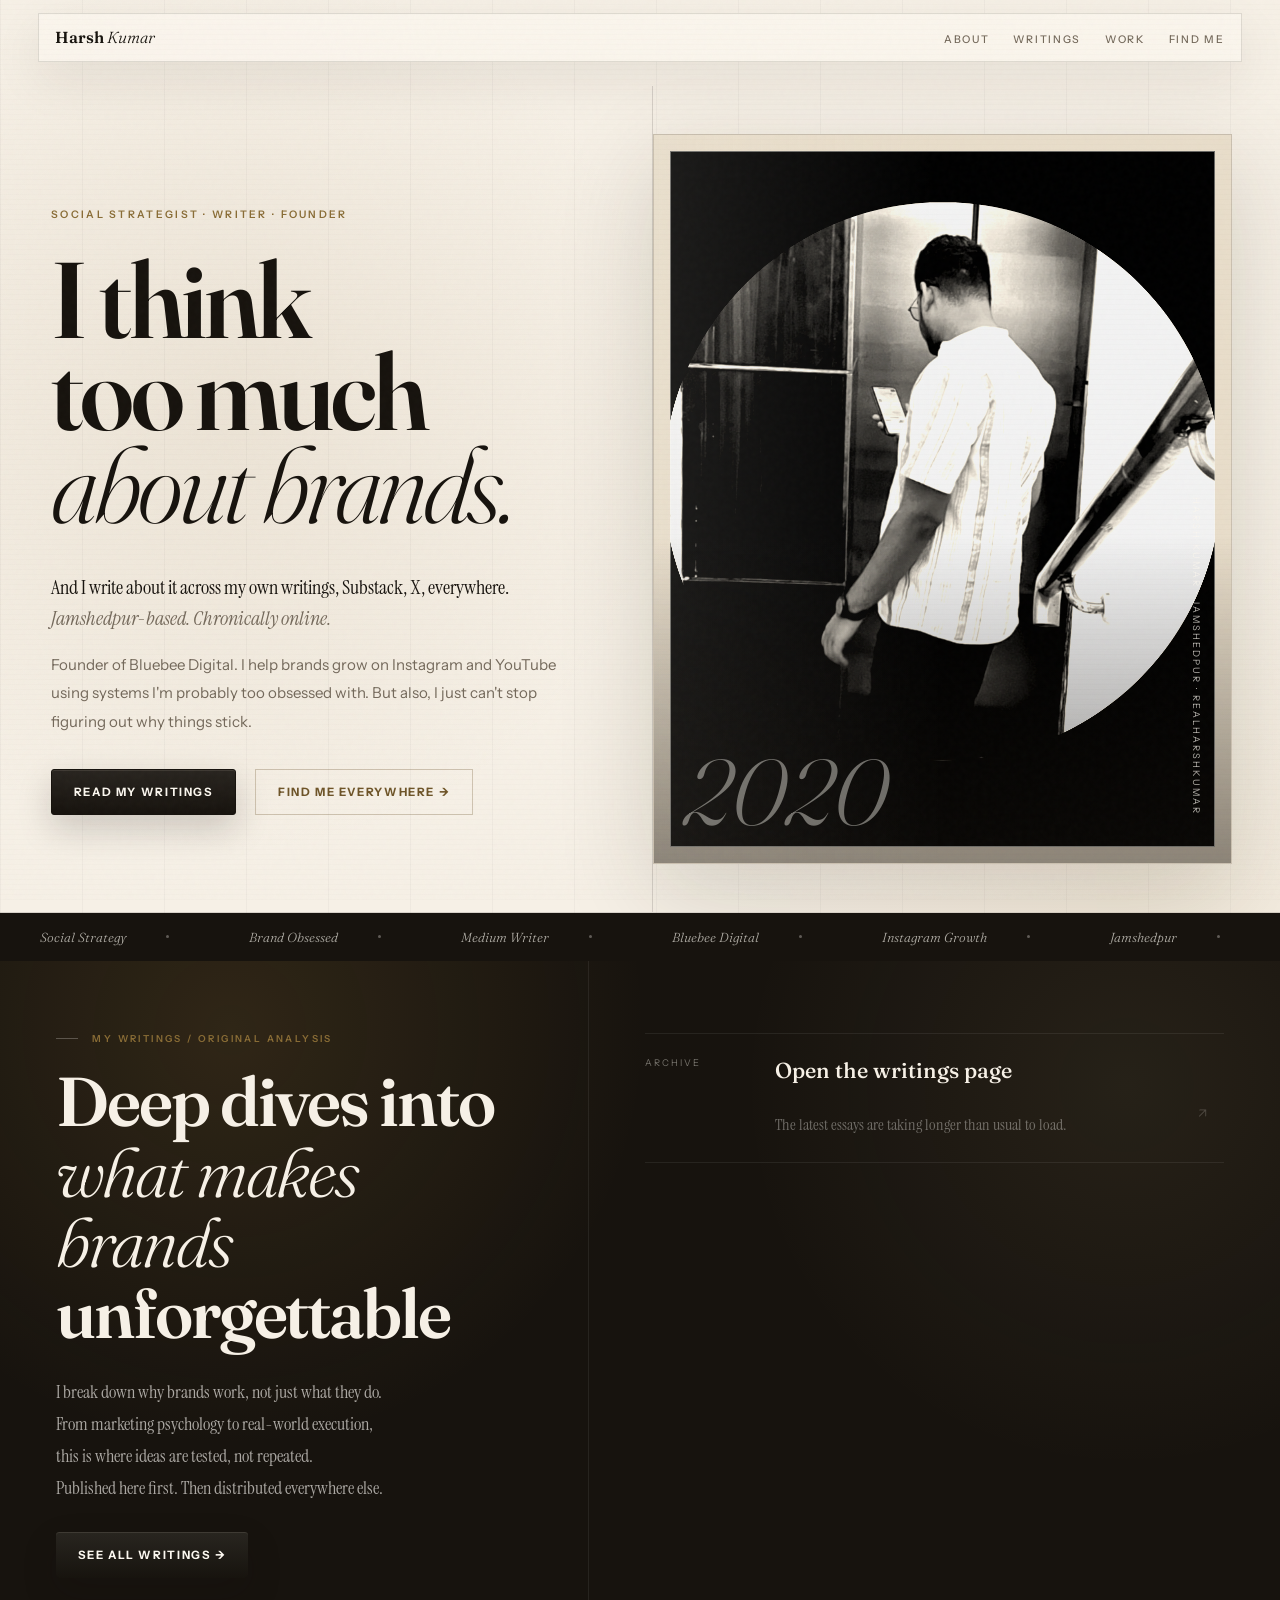
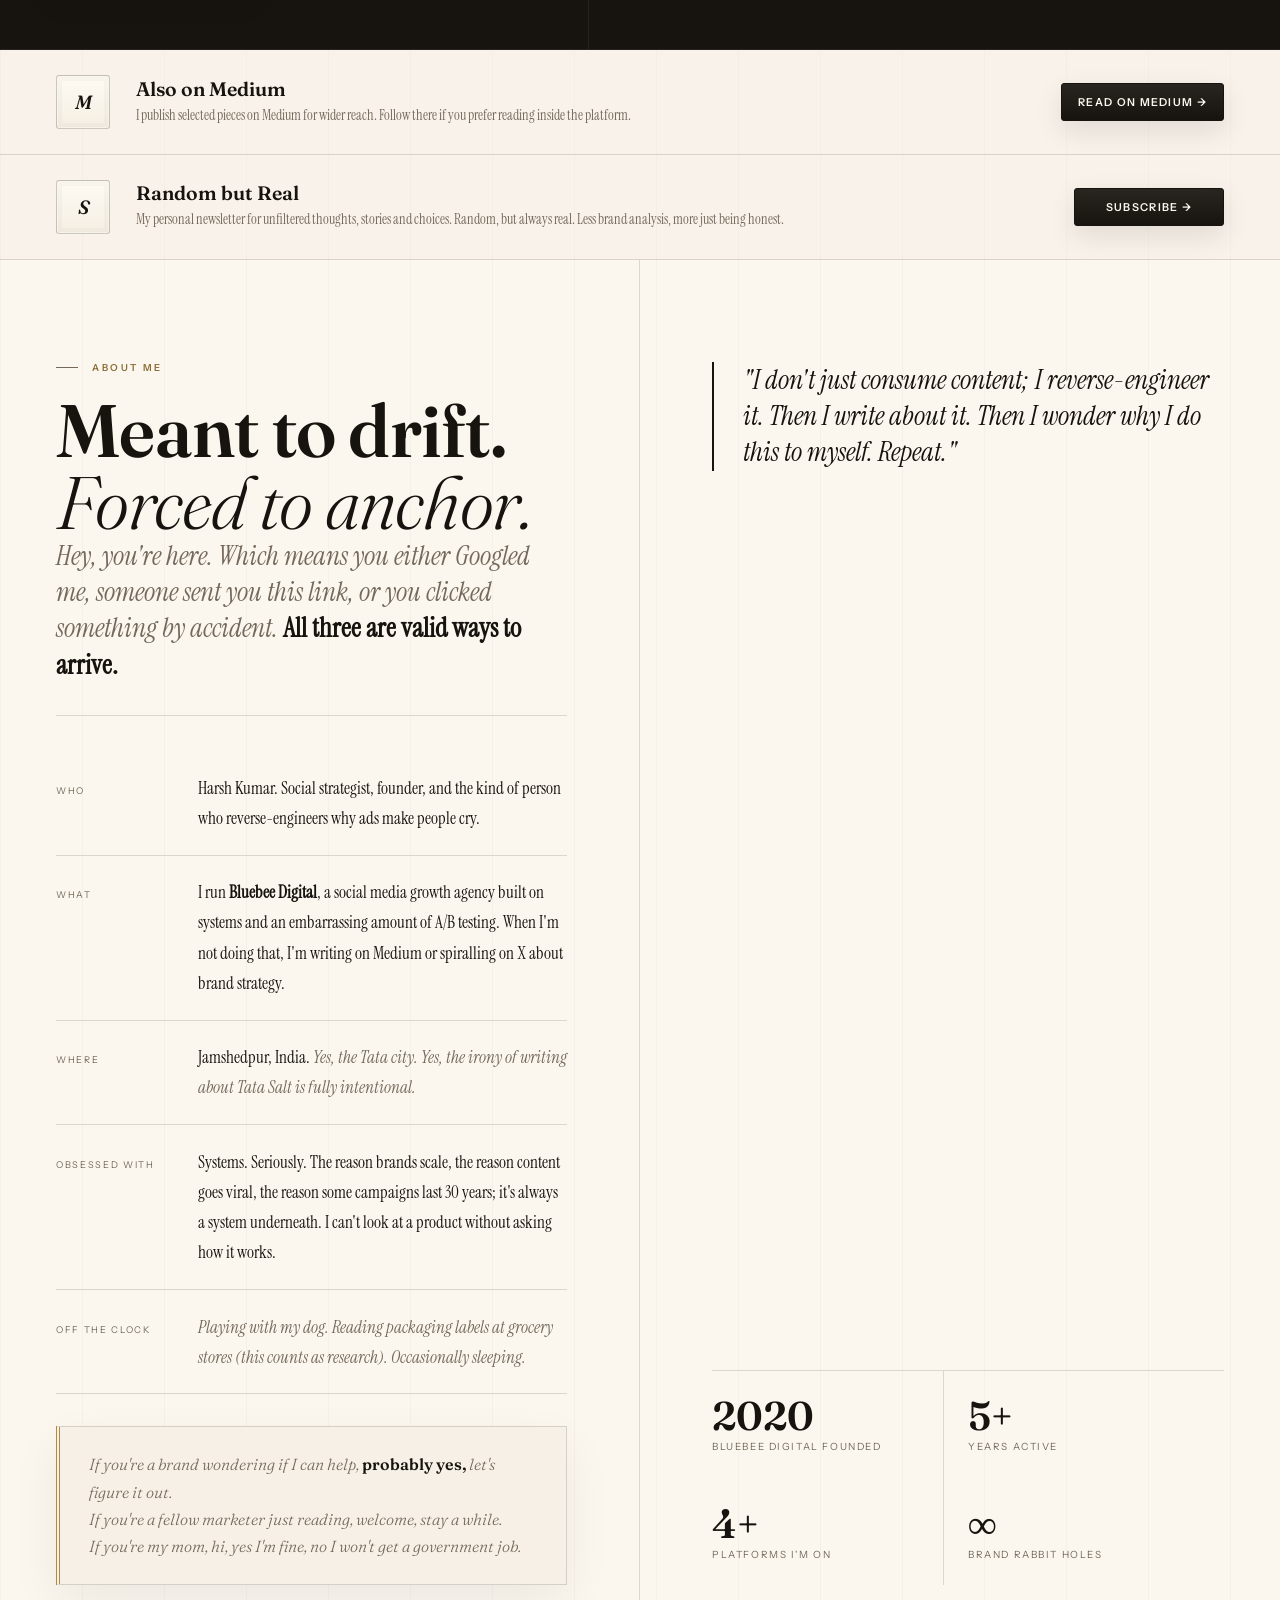
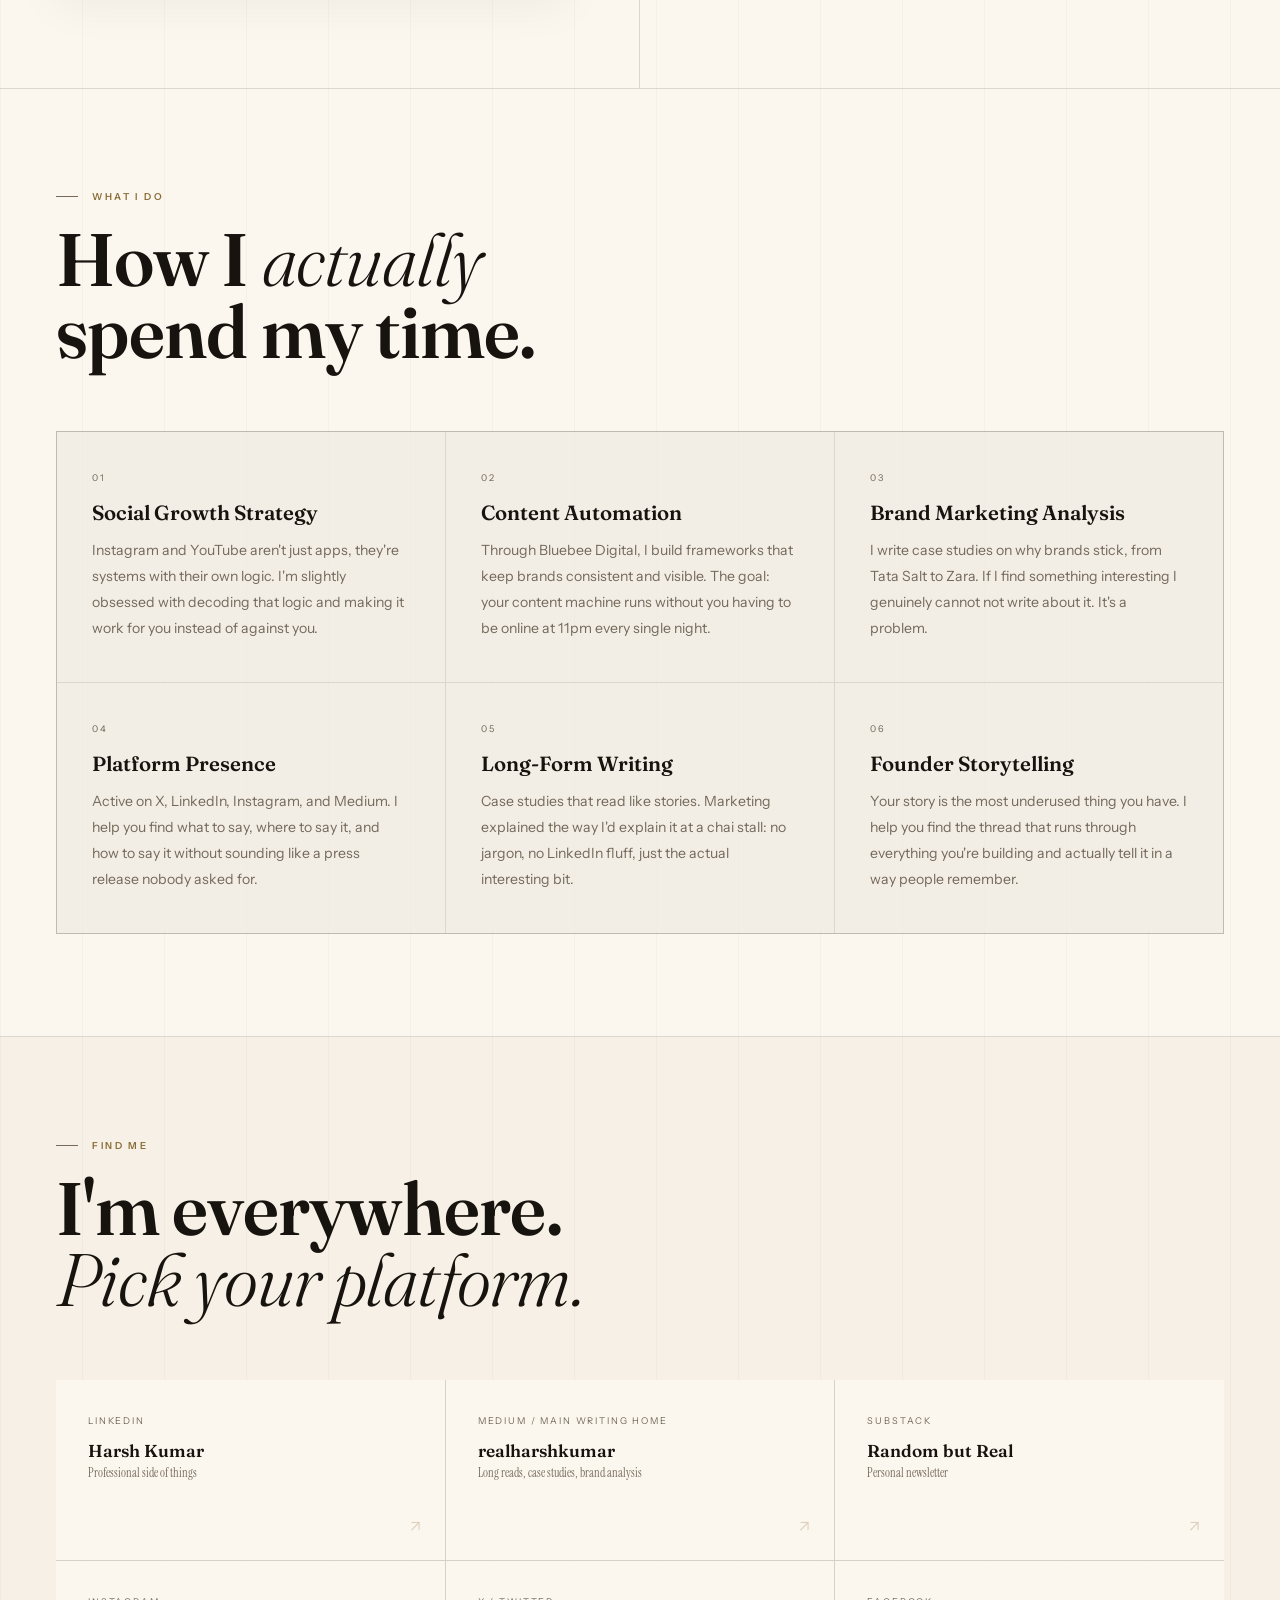
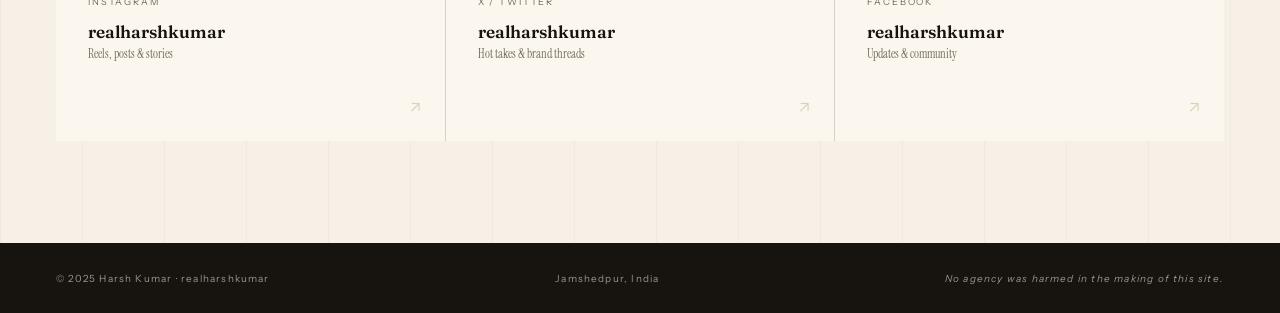
==== index.html @ 6852aea7 "Add launch polish and SEO routing" ====
<!DOCTYPE html>
<html lang="en">
<head>
  <meta charset="UTF-8"/>
  <meta name="viewport" content="width=device-width, initial-scale=1.0"/>
  <meta name="description" content="Harsh Kumar is a Jamshedpur-based social strategist, writer, and founder writing essays on brand psychology, marketing strategy, and why things stick.">
  <meta name="robots" content="index, follow">
  <meta name="theme-color" content="#f6f0e6">
  <link rel="canonical" href="https://www.realharshkumar.com/">
  <meta property="og:site_name" content="realharshkumar">
  <meta property="og:type" content="website">
  <meta property="og:title" content="Harsh Kumar | Brand Strategy Essays">
  <meta property="og:description" content="Original essays on brand psychology, marketing strategy, and why things stick.">
  <meta property="og:url" content="https://www.realharshkumar.com/">
  <meta property="og:image" content="https://www.realharshkumar.com/assets/hero-photo.jpg">
  <meta name="twitter:card" content="summary_large_image">
  <meta name="twitter:site" content="@realharshkumar">
  <meta name="twitter:creator" content="@realharshkumar">
  <meta name="twitter:title" content="Harsh Kumar | Brand Strategy Essays">
  <meta name="twitter:description" content="Original essays on brand psychology, marketing strategy, and why things stick.">
  <meta name="twitter:image" content="https://www.realharshkumar.com/assets/hero-photo.jpg">

<script type="application/ld+json">
{
  "@context": "https://schema.org",
  "@type": "Person",
  "name": "Harsh Kumar",
  "url": "https://realharshkumar.com",
  "sameAs": [
    "https://twitter.com/realharshkumar",
    "https://instagram.com/realharshkumar"
  ]
}
</script>
  <title>Harsh Kumar | realharshkumar</title>
  <link rel="icon" type="image/png" href="/favicon.png">
  <link rel="shortcut icon" href="/favicon.ico">
  <link rel="preconnect" href="https://fonts.googleapis.com"/>
  <link rel="preconnect" href="https://fonts.gstatic.com" crossorigin/>
  <link rel="preload" as="image" href="/assets/hero-photo.jpg" fetchpriority="high">
  <link href="https://fonts.googleapis.com/css2?family=Fraunces:ital,opsz,wght@0,9..144,300;0,9..144,400;0,9..144,600;0,9..144,700;1,9..144,300;1,9..144,400;1,9..144,600;1,9..144,700&family=Instrument+Sans:wght@400;500;600&family=Instrument+Serif:ital@0;1&display=swap" rel="stylesheet"/>
  <style>
    *,*::before,*::after{margin:0;padding:0;box-sizing:border-box;}
    :root{
      --bg:#faf7f2;
      --ink:#16140f;
      --mid:#8a8070;
      --pale:#f0ebe0;
      --warm:#e8e0d0;
      --red:#bf3517;
      --rule:rgba(22,20,15,0.1);
    }
    html{scroll-behavior:smooth;}
    body{
      background:var(--bg);
      color:var(--ink);
      font-family:'Instrument Sans',sans-serif;
      overflow-x:hidden;
      cursor:none;
    }

    /* ── CURSOR: underline beam ── */
    .ucursor{
      position:fixed;
      width:18px;height:2px;
      background:var(--ink);
      pointer-events:none;z-index:9999;
      top:0;left:0;
      transition:width 0.2s,background 0.2s;
    }
    .ucursor.hover{width:34px;background:var(--red);}
    
    /* White cursor in dark sections - ALWAYS WHITE */
    .medium-wrap .ucursor,
    #writings .ucursor,
    footer .ucursor {
      background:rgba(250,247,242,0.95) !important;
    }
    .medium-wrap .ucursor.hover,
    #writings .ucursor.hover,
    footer .ucursor.hover {
      background:var(--red) !important;
    }

    /* ── GRAIN ── */
    body::after{
      content:'';position:fixed;inset:0;
      background-image:url("data:image/svg+xml,%3Csvg viewBox='0 0 200 200' xmlns='http://www.w3.org/2000/svg'%3E%3Cfilter id='n'%3E%3CfeTurbulence type='fractalNoise' baseFrequency='0.8' numOctaves='4' stitchTiles='stitch'/%3E%3C/filter%3E%3Crect width='100%25' height='100%25' filter='url(%23n)' opacity='0.025'/%3E%3C/svg%3E");
      pointer-events:none;z-index:900;opacity:0.55;
    }

    /* ── NAV ── */
    nav{
      position:fixed;top:0;left:0;right:0;z-index:500;
      display:flex;justify-content:space-between;align-items:center;
      padding:1.6rem 3.5rem;
      background:linear-gradient(var(--bg),transparent);
      transition:background 0.3s;
    }
    nav.dark-bg{
      background:linear-gradient(rgba(22,20,15,0.8),transparent);
    }
    .nav-sig{
      font-family:'Fraunces',serif;
      font-size:1.1rem;font-weight:300;font-style:italic;
      color:var(--ink);text-decoration:none;letter-spacing:-0.01em;
      transition:color 0.3s;
    }
    nav.dark-bg .nav-sig{
      color:var(--bg);
    }
    .nav-sig strong{font-weight:600;font-style:normal;}
    .nav-links{display:flex;gap:2.8rem;list-style:none;}
    .nav-links a{
      font-size:0.7rem;letter-spacing:0.14em;text-transform:uppercase;
      color:var(--ink);text-decoration:none;transition:color 0.2s;
      font-weight:500;
    }
    nav.dark-bg .nav-links a{
      color:rgba(250,247,242,0.8);
      font-weight:400;
    }
    .nav-links a:hover{color:var(--ink);}
    nav.dark-bg .nav-links a:hover{
      color:var(--bg);
    }

    /* HAMBURGER MENU */
    .hamburger{
      display:none;
      flex-direction:column;
      gap:5px;
      cursor:pointer;
      background:none;
      border:none;
      padding:0;
      transition:all 0.3s;
    }
    .hamburger span{
      width:20px;
      height:2px;
      background:var(--ink);
      transition:all 0.3s;
    }
    nav.dark-bg .hamburger span{
      background:var(--bg);
    }
    .hamburger.active span:nth-child(1){transform:rotate(45deg) translate(8px,8px);}
    .hamburger.active span:nth-child(2){opacity:0;}
    .hamburger.active span:nth-child(3){transform:rotate(-45deg) translate(7px,-7px);}

    .nav-menu{
      display:flex;
      position:static;
    }

    /* ── HERO ── */
    .hero{
      min-height:100vh;
      display:grid;grid-template-columns:52% 48%;
      position:relative;overflow:hidden;
    }
    .hero-left{
      display:flex;flex-direction:column;justify-content:flex-end;
      padding:8rem 4.5rem 5.5rem 3.5rem;
      border-right:1px solid var(--rule);
      position:relative;z-index:2;
    }
    .hero-kicker{
      font-size:0.65rem;letter-spacing:0.22em;text-transform:uppercase;
      color:var(--mid);margin-bottom:2rem;
      opacity:0;animation:up 0.7s 0.15s forwards;
    }
    .hero-h1{
      font-family:'Fraunces',serif;
      font-size:clamp(3.8rem,6.8vw,6.8rem);
      font-weight:600;line-height:0.93;letter-spacing:-0.03em;
      color:var(--ink);
      opacity:0;animation:up 0.8s 0.28s forwards;
    }
    .hero-h1 .ital{font-style:italic;font-weight:300;}
    .hero-intro{
      margin-top:2.2rem;
      font-size:1.02rem;line-height:1.75;
      color:var(--ink);font-family:'Instrument Serif',serif;
      max-width:430px;
      opacity:0;animation:up 0.8s 0.46s forwards;
    }
    .hero-intro em{font-style:italic;color:var(--mid);}
    .hero-sub{
      margin-top:1rem;
      font-size:0.82rem;line-height:1.85;color:var(--mid);
      max-width:400px;
      opacity:0;animation:up 0.8s 0.58s forwards;
    }



    .hero-actions{
      display:flex;gap:1rem;margin-top:2rem;align-items:center;
      opacity:0;animation:up 0.8s 0.78s forwards;
    }
    .btn-dark{
      font-size:0.72rem;font-weight:600;letter-spacing:0.1em;text-transform:uppercase;
      background:var(--ink);color:var(--bg);
      text-decoration:none;padding:0.8rem 1.8rem;
      border:1.5px solid var(--ink);
      transition:background 0.25s,color 0.25s,transform 0.15s,box-shadow 0.25s;
      box-shadow:0 2px 12px rgba(22,20,15,0);
    }
    .btn-dark:hover{background:var(--red);border-color:var(--red);transform:translateY(-2px);box-shadow:0 6px 20px rgba(191,53,23,0.25);}
    .btn-line{
      font-size:0.72rem;font-weight:500;letter-spacing:0.1em;text-transform:uppercase;
      color:var(--mid);text-decoration:none;
      border-bottom:1px solid var(--rule);padding-bottom:0.15rem;
      transition:color 0.2s,border-color 0.2s;
    }
    .btn-line:hover{color:var(--ink);border-color:var(--ink);}

    /* hero photo */
    .hero-right{position:relative;overflow:hidden;background:var(--pale);}
    .hero-img{
      position:absolute;inset:0;
      background-size:cover;background-position:center 15%;
      filter:grayscale(15%) contrast(1.08);
      opacity:0;animation:fadein 1.3s 0.35s forwards;
    }
    .hero-img-grad{
      position:absolute;inset:0;
      background:linear-gradient(to right,var(--pale) 0%,rgba(240,235,224,0.2) 35%,transparent 60%),
                 linear-gradient(to top,var(--pale) 0%,transparent 30%);
    }
    .hero-side-text{
      position:absolute;bottom:3rem;right:0;
      font-size:0.58rem;letter-spacing:0.22em;text-transform:uppercase;
      color:var(--mid);writing-mode:vertical-rl;
      padding-right:1.8rem;
      opacity:0;animation:fadein 1s 1.3s forwards;
    }
    .hero-year{
      position:absolute;top:8.5rem;left:2.5rem;
      font-family:'Fraunces',serif;
      font-size:5rem;font-weight:300;font-style:italic;
      color:rgba(22,20,15,0.05);line-height:1;
      user-select:none;
    }

    /* ── MARQUEE ── */
    .marquee{
      border-top:1px solid var(--rule);border-bottom:1px solid var(--rule);
      overflow:hidden;padding:0.85rem 0;
    }
    .marquee-inner{
      display:flex;gap:0;width:max-content;
      animation:scroll 28s linear infinite;
    }
    .marquee-piece{
      font-family:'Fraunces',serif;font-style:italic;
      font-size:0.9rem;font-weight:300;color:var(--mid);
      padding:0 2.5rem;white-space:nowrap;
      display:flex;align-items:center;gap:2.5rem;
    }
    .marquee-sep{width:3px;height:3px;background:var(--rule);border-radius:50%;}
    @keyframes scroll{from{transform:translateX(0)}to{transform:translateX(-50%)}}

    /* ── SHARED ── */
    .sec-eye{
      font-size:0.6rem;letter-spacing:0.25em;text-transform:uppercase;
      color:var(--mid);display:flex;align-items:center;gap:0.9rem;
      margin-bottom:1.4rem;
    }
    .sec-eye::before{content:'';display:block;width:22px;height:1px;background:var(--mid);}
    .sec-h{
      font-family:'Fraunces',serif;
      font-size:clamp(2rem,3.5vw,3.2rem);font-weight:600;
      line-height:1.05;letter-spacing:-0.025em;color:var(--ink);
    }
    .sec-h em{font-style:italic;font-weight:300;}

    /* ── MEDIUM SECTION ── */
    .medium-wrap{background:var(--ink);color:var(--bg);}
    .medium-top{
      display:grid;grid-template-columns:1fr 1.1fr;
      border-bottom:1px solid rgba(255,255,255,0.07);
    }
    .medium-left{
      padding:6rem 4rem 6rem 3.5rem;
      border-right:1px solid rgba(255,255,255,0.07);
      position:relative;overflow:hidden;
    }
    .medium-watermark{
      position:absolute;right:-0.08em;bottom:-0.15em;
      font-family:'Fraunces',serif;font-size:22rem;font-weight:700;
      line-height:1;color:rgba(255,255,255,0.03);
      user-select:none;pointer-events:none;letter-spacing:-0.05em;
    }
    .medium-eye{
      font-size:0.6rem;letter-spacing:0.25em;text-transform:uppercase;
      color:rgba(250,247,242,0.35);margin-bottom:1.4rem;
      display:flex;align-items:center;gap:0.9rem;
    }
    .medium-eye::before{content:'';display:block;width:22px;height:1px;background:rgba(250,247,242,0.25);}
    .medium-h{
      font-family:'Fraunces',serif;
      font-size:clamp(2.2rem,3.8vw,3.8rem);font-weight:600;
      line-height:1.02;letter-spacing:-0.03em;color:var(--bg);
    }
    .medium-h em{font-style:italic;font-weight:300;}
    .medium-voice{
      margin-top:1.8rem;
      font-family:'Instrument Serif',serif;font-size:1.05rem;line-height:1.75;
      color:rgba(250,247,242,0.65);max-width:400px;
    }
    .medium-voice em{font-style:italic;color:rgba(250,247,242,0.45);}
    .medium-cta{
      display:inline-flex;align-items:center;gap:0.8rem;
      margin-top:2.5rem;
      font-size:0.72rem;font-weight:600;letter-spacing:0.1em;text-transform:uppercase;
      background:var(--bg);color:var(--ink);
      text-decoration:none;padding:0.8rem 1.8rem;
      transition:background 0.2s,transform 0.15s,box-shadow 0.2s;
      box-shadow:0 0 0 rgba(0,0,0,0);
    }
    .medium-cta:hover{background:#e0dbd3;transform:translateY(-2px);box-shadow:0 8px 24px rgba(0,0,0,0.2);}
    .medium-right{padding:6rem 3.5rem;}
    .medium-articles{display:flex;flex-direction:column;}
    .m-art{
      display:block;text-decoration:none;
      padding:1.7rem 0;
      border-bottom:1px solid rgba(255,255,255,0.07);
      transition:padding-left 0.3s,background 0.2s;position:relative;
    }
    .m-art:first-child{border-top:1px solid rgba(255,255,255,0.07);}
    .m-art:hover{padding-left:0.9rem;}
    .m-tag{
      font-size:0.58rem;letter-spacing:0.22em;text-transform:uppercase;
      color:rgba(250,247,242,0.3);margin-bottom:0.45rem;
    }
    .m-title{
      font-family:'Fraunces',serif;font-size:1.08rem;font-weight:500;
      color:var(--bg);line-height:1.3;
    }
    .m-bio{
      font-size:0.74rem;line-height:1.6;color:rgba(250,247,242,0.38);
      margin-top:0.45rem;max-width:380px;
    }
    .m-arrow{
      position:absolute;right:0;top:50%;transform:translateY(-50%);
      font-size:0.85rem;color:rgba(250,247,242,0.2);
      transition:color 0.2s,transform 0.2s;
    }
    .m-art:hover .m-arrow{color:rgba(250,247,242,0.7);transform:translate(4px,calc(-50% - 3px));}
    .medium-stats{
      display:grid;grid-template-columns:repeat(3,1fr);
      border-top:1px solid rgba(255,255,255,0.07);
    }
    .mstat{
      padding:2.5rem 3.5rem;
      border-right:1px solid rgba(255,255,255,0.07);
    }
    .mstat:last-child{border-right:none;}
    .mstat-n{
      font-family:'Fraunces',serif;font-size:2.6rem;font-weight:600;
      color:var(--bg);line-height:1;
    }
    .mstat-l{font-size:0.65rem;letter-spacing:0.15em;text-transform:uppercase;color:rgba(250,247,242,0.35);margin-top:0.35rem;}

    /* ── SUBSTACK STRIP ── */
    .substack-strip{
      display:grid;grid-template-columns:auto 1fr auto;
      align-items:center;gap:2.5rem;
      padding:2.8rem 3.5rem;
      border-bottom:1px solid var(--rule);
      transition:background 0.2s;
    }
    .substack-strip:hover{background:var(--pale);}
    .ss-glyph{
      font-family:'Fraunces',serif;font-size:1.5rem;font-weight:600;font-style:italic;
      width:54px;height:54px;border:1px solid var(--rule);
      display:flex;align-items:center;justify-content:center;
      color:var(--ink);flex-shrink:0;
      transition:background 0.2s,color 0.2s;
    }
    .substack-strip:hover .ss-glyph{background:var(--ink);color:var(--bg);}
    .ss-name{font-family:'Fraunces',serif;font-size:1.05rem;font-weight:600;color:var(--ink);}
    .ss-desc{font-size:0.76rem;color:var(--mid);margin-top:0.15rem;line-height:1.5;}
    .ss-btn{
      font-size:0.68rem;font-weight:600;letter-spacing:0.12em;text-transform:uppercase;
      border:1.5px solid var(--ink);color:var(--ink);
      text-decoration:none;padding:0.7rem 1.5rem;white-space:nowrap;
      flex-shrink:0;transition:background 0.2s,color 0.2s,box-shadow 0.2s;
    }
    .ss-btn:hover{background:var(--ink);color:var(--bg);box-shadow:0 4px 16px rgba(22,20,15,0.15);}

    /* ── ABOUT ── */
    .about{
      display:grid;grid-template-columns:1fr 1fr;gap:0;
      border-bottom:1px solid var(--rule);
    }
    .about-l{
      padding:6.5rem 4.5rem 6.5rem 3.5rem;
      border-right:1px solid var(--rule);
    }
    .about-r{
      padding:6.5rem 3.5rem 6.5rem 4.5rem;
      display:flex;flex-direction:column;justify-content:space-between;
    }
    .about-visitor-line{
      font-family:'Fraunces',serif;font-style:italic;font-weight:300;
      font-size:1.08rem;color:var(--mid);margin-bottom:2.2rem;line-height:1.6;
      padding-bottom:2rem;border-bottom:1px solid var(--rule);
    }
    .about-visitor-line strong{font-style:normal;font-weight:600;color:var(--ink);}
    .about-who-block{
      margin-top:2rem;display:flex;flex-direction:column;gap:0;
    }
    .who-row{
      display:grid;grid-template-columns:90px 1fr;
      padding:1.2rem 0;border-bottom:1px solid var(--rule);
      align-items:baseline;gap:1rem;
    }
    .who-label{
      font-size:0.58rem;letter-spacing:0.18em;text-transform:uppercase;
      color:var(--mid);padding-top:0.1rem;
    }
    .who-val{
      font-family:'Instrument Serif',serif;font-size:0.95rem;line-height:1.6;
      color:var(--ink);
    }
    .who-val em{font-style:italic;color:var(--mid);}
    .who-val strong{font-style:normal;font-weight:600;}
    .about-fourth-wall{
      margin-top:2rem;
      font-family:'Fraunces',serif;font-size:1.0rem;font-weight:300;font-style:italic;
      color:var(--mid);line-height:1.7;
      padding:1.5rem 1.8rem;background:var(--pale);
      border-left:2px solid var(--rule);
    }
    .about-fourth-wall strong{font-style:normal;font-weight:600;color:var(--ink);}
    .pull{
      font-family:'Fraunces',serif;font-size:1.5rem;font-weight:300;font-style:italic;
      line-height:1.35;color:var(--ink);
      border-left:2px solid var(--ink);padding-left:1.8rem;
    }
    .stats-row{
      display:grid;grid-template-columns:1fr 1fr;
      border-top:1px solid var(--rule);margin-top:3rem;
    }
    .st{padding:1.6rem 0;}
    .st:nth-child(odd){border-right:1px solid var(--rule);padding-right:1.5rem;margin-right:1.5rem;}
    .st-n{font-family:'Fraunces',serif;font-size:2.5rem;font-weight:600;line-height:1;}
    .st-l{font-size:0.62rem;letter-spacing:0.16em;text-transform:uppercase;color:var(--mid);margin-top:0.25rem;}

    /* ── EXPERTISE ── */
    .expertise{padding:6rem 3.5rem;border-bottom:1px solid var(--rule);}
    .ex-grid{
      display:grid;grid-template-columns:repeat(3,1fr);
      border-top:1px solid var(--rule);border-left:1px solid var(--rule);
      margin-top:4rem;
    }
    .ex{
      padding:2.5rem 2.2rem;
      border-right:1px solid var(--rule);border-bottom:1px solid var(--rule);
      transition:background 0.25s,box-shadow 0.25s;
      position:relative;
    }
    .ex::before{
      content:'';position:absolute;top:0;left:0;right:0;height:2px;
      background:var(--red);transform:scaleX(0);transform-origin:left;
      transition:transform 0.35s cubic-bezier(0.22,0.61,0.36,1);
    }
    .ex:hover{background:var(--pale);}
    .ex:hover::before{transform:scaleX(1);}
    .ex-n{font-size:0.58rem;letter-spacing:0.18em;color:var(--mid);margin-bottom:1.1rem;}
    .ex-t{font-family:'Fraunces',serif;font-size:1.02rem;font-weight:600;color:var(--ink);margin-bottom:0.7rem;}
    .ex-b{font-size:0.76rem;line-height:1.85;color:var(--mid);}

    /* ── CONNECT ── */
    .connect{padding:6rem 3.5rem;background:var(--pale);}
    .c-grid{
      display:grid;grid-template-columns:repeat(3,1fr);
      gap:2px;margin-top:4rem;
    }
    .c-card{
      background:var(--bg);padding:2.2rem 2rem;
      text-decoration:none;display:block;
      transition:background 0.2s,transform 0.15s,box-shadow 0.2s;position:relative;
    }
    .c-card:hover{background:var(--ink);transform:translateY(-3px);box-shadow:0 12px 32px rgba(22,20,15,0.15);}
    .c-lbl{
      font-size:0.58rem;letter-spacing:0.2em;text-transform:uppercase;
      color:var(--mid);margin-bottom:0.9rem;display:block;transition:color 0.2s;
    }
    .c-card:hover .c-lbl{color:rgba(250,247,242,0.35);}
    .c-name{
      font-family:'Fraunces',serif;font-size:1.08rem;font-weight:600;
      color:var(--ink);display:block;transition:color 0.2s;
    }
    .c-card:hover .c-name{color:var(--bg);}
    .c-handle{font-size:0.72rem;color:var(--mid);display:block;margin-top:0.15rem;transition:color 0.2s;}
    .c-card:hover .c-handle{color:rgba(250,247,242,0.4);}
    .c-arr{position:absolute;bottom:1.5rem;right:1.5rem;font-size:1rem;color:var(--warm);transition:transform 0.2s,color 0.2s;}
    .c-card:hover .c-arr{transform:translate(3px,-3px);color:rgba(250,247,242,0.4);}

    /* ── FOOTER ── */
    footer{
      display:flex;justify-content:space-between;align-items:center;
      padding:1.8rem 3.5rem;border-top:1px solid var(--rule);
      font-size:0.62rem;letter-spacing:0.12em;color:var(--mid);
    }

    /* ── ANIMATIONS ── */
    @keyframes up{from{opacity:0;transform:translateY(22px)}to{opacity:1;transform:none}}
    @keyframes fadein{from{opacity:0}to{opacity:1}}
    .r{opacity:0;transform:translateY(26px);transition:opacity 0.75s ease,transform 0.75s ease;}
    .r.on{opacity:1;transform:none;}
    .d1{transition-delay:0.1s}.d2{transition-delay:0.2s}.d3{transition-delay:0.32s}

    /* ── MOBILE ── */
    @media(max-width:768px){
      html,body{overflow-x:hidden;max-width:100vw;}
      nav{
        padding:1rem 1.4rem;
        flex-direction:row;
        align-items:center;
        justify-content:space-between;
      }
      .nav-sig{font-size:0.9rem;}
      
      .hamburger{display:flex;}
      
      .nav-links{
        display:none;
        position:absolute;
        top:55px;
        left:0;
        right:0;
        flex-direction:column;
        background:var(--bg);
        border-bottom:1px solid var(--rule);
        padding:1rem 1.4rem;
        gap:0.6rem;
      }
      .nav-links.active{display:flex;}
      
      nav.dark-bg .nav-links{
        background:rgba(22,20,15,0.95);
        border-bottom:1px solid rgba(250,247,242,0.1);
      }
      nav.dark-bg .nav-links a{
        color:var(--bg);
      }
      nav.dark-bg .nav-links a:hover{
        color:var(--red);
      }
      
      .nav-links li{display:block;}
      .nav-links a{font-size:0.65rem;}
      
      .hero{grid-template-columns:1fr;min-height:auto;}
      .hero-left{padding:5rem 1.4rem 2.5rem;border-right:none;width:100%;margin-top:0;}
      .hero-right{height:65vw;width:100%;}
      .hero-h1{font-size:clamp(2.8rem,11vw,4rem);}
      .marquee-piece{font-size:0.78rem;padding:0 1.5rem;}
      .medium-top{grid-template-columns:1fr;}
      .medium-left{padding:4rem 1.4rem 3rem;}
      .medium-right{padding:2rem 1.4rem 4rem;}
      .medium-stats{grid-template-columns:1fr 1fr 1fr;}
      .mstat{padding:2rem 1.4rem;}
      .substack-strip{
        grid-template-columns:1fr;
        padding:2rem 1.4rem;
        gap:1rem;
      }
      .ss-btn{
        display:block;
        width:100%;
        text-align:center;
        padding:0.8rem 1rem;
      }
      .about{grid-template-columns:1fr;}
      .about-l{padding:4rem 1.4rem 2rem;border-right:none;border-bottom:1px solid var(--rule);}
      .about-r{padding:2rem 1.4rem 4rem;}
      .who-row{grid-template-columns:80px 1fr;}
      .expertise{padding:4rem 1.4rem;}
      .ex-grid{grid-template-columns:1fr;}
      .connect{padding:4rem 1.4rem;}
      .c-grid{grid-template-columns:1fr;}
      footer{flex-direction:column;gap:0.4rem;text-align:center;padding:1.4rem;}
    }
  </style>
  <link rel="stylesheet" href="/editorial.css?v=40">
</head>
<body>

<div class="ucursor" id="uc"></div>

<!-- NAV -->
<nav>
  <a href="#" class="nav-sig"><strong>Harsh</strong> Kumar</a>
  <button class="hamburger" id="hamburger" type="button" aria-label="Open menu" aria-expanded="false" aria-controls="navMenu">
    <span></span>
    <span></span>
    <span></span>
  </button>
  <ul class="nav-links" id="navMenu">
    <li><a href="#about">About</a></li>
    <li><a href="#writings">Writings</a></li>
    <li><a href="#work">Work</a></li>
    <li><a href="#connect">Find me</a></li>
  </ul>
</nav>

<!-- HERO -->
<section class="hero">
  <div class="hero-left">
    <p class="hero-kicker">Social Strategist · Writer · Founder</p>
    <h1 class="hero-h1">I think<br>too much<br><span class="ital">about brands.</span></h1>
    <p class="hero-intro">
      And I write about it across my own writings, Substack, X, everywhere.<br>
      <em>Jamshedpur-based. Chronically online.</em>
    </p>
    <p class="hero-sub">
      Founder of Bluebee Digital. I help brands grow on Instagram and YouTube using systems I'm probably too obsessed with. But also, I just can't stop figuring out why things stick.
    </p>

    <div class="hero-actions">
      <a href="#writings" class="btn-dark">Read my writings</a>
      <a href="#connect" class="btn-line">Find me everywhere →</a>
    </div>
  </div>
  <div class="hero-right">
    <div class="hero-img" id="heroImg" style="background-image:url('/assets/hero-photo.jpg')"></div>
    <div class="hero-img-grad"></div>
    <div class="hero-year">2020</div>
    <div class="hero-side-text">Harsh Kumar · Jamshedpur · realharshkumar</div>
  </div>
</section>

<!-- MARQUEE -->
<div class="marquee">
  <div class="marquee-inner">
    <span class="marquee-piece">Social Strategy <span class="marquee-sep"></span></span>
    <span class="marquee-piece">Brand Obsessed <span class="marquee-sep"></span></span>
    <span class="marquee-piece">Medium Writer <span class="marquee-sep"></span></span>
    <span class="marquee-piece">Bluebee Digital <span class="marquee-sep"></span></span>
    <span class="marquee-piece">Instagram Growth <span class="marquee-sep"></span></span>
    <span class="marquee-piece">Jamshedpur <span class="marquee-sep"></span></span>
    <span class="marquee-piece">Random but Real <span class="marquee-sep"></span></span>
    <span class="marquee-piece">Content Systems <span class="marquee-sep"></span></span>
    <span class="marquee-piece">Social Strategy <span class="marquee-sep"></span></span>
    <span class="marquee-piece">Brand Obsessed <span class="marquee-sep"></span></span>
    <span class="marquee-piece">Medium Writer <span class="marquee-sep"></span></span>
    <span class="marquee-piece">Bluebee Digital <span class="marquee-sep"></span></span>
    <span class="marquee-piece">Instagram Growth <span class="marquee-sep"></span></span>
    <span class="marquee-piece">Jamshedpur <span class="marquee-sep"></span></span>
    <span class="marquee-piece">Random but Real <span class="marquee-sep"></span></span>
    <span class="marquee-piece">Content Systems <span class="marquee-sep"></span></span>
  </div>
</div>

<!-- WRITINGS -->
<section class="medium-wrap" id="writings">
  <div class="medium-top">
    <div class="medium-left r">
      <div class="medium-watermark" style="opacity:0;"></div>
      <p class="medium-eye">My Writings / Original Analysis</p>
      <h2 class="medium-h">Deep dives into<br><em>what makes brands</em><br>unforgettable</h2>
      <p class="medium-voice">
        I break down why brands work, not just what they do.<br>From marketing psychology to real-world execution,<br>this is where ideas are tested, not repeated.<br>Published here first. Then distributed everywhere else.
      </p>
      <a href="/writings.html" class="medium-cta">See all writings →</a>
    </div>
    <div class="medium-right r d1">
      <div class="medium-articles" id="latestWritings">
        <div class="latest-skeleton" aria-label="Loading latest writings" aria-live="polite">
          <div class="feed-skeleton-card">
            <span></span><strong></strong><p></p>
          </div>
          <div class="feed-skeleton-card">
            <span></span><strong></strong><p></p>
          </div>
          <div class="feed-skeleton-card">
            <span></span><strong></strong><p></p>
          </div>
        </div>
      </div>
    </div>
  </div>
</section>

<!-- MEDIUM -->
<div class="substack-strip r">
  <div class="ss-glyph">M</div>
  <div class="ss-body">
    <div class="ss-name">Also on Medium</div>
    <div class="ss-desc">I publish selected pieces on Medium for wider reach. Follow there if you prefer reading inside the platform.</div>
  </div>
  <a href="https://medium.com/@realharshkumar" target="_blank" rel="noopener noreferrer" class="ss-btn">Read on Medium →</a>
</div>

<!-- SUBSTACK -->
<div class="substack-strip r">
  <div class="ss-glyph">S</div>
  <div class="ss-body">
    <div class="ss-name">Random but Real</div>
    <div class="ss-desc">My personal newsletter for unfiltered thoughts, stories and choices. Random, but always real. Less brand analysis, more just being honest.</div>
  </div>
  <a href="https://realharshkumar.substack.com/" target="_blank" rel="noopener noreferrer" class="ss-btn">Subscribe →</a>
</div>

<!-- ABOUT -->
<section class="about" id="about">
  <div class="about-l r">
    <p class="sec-eye">About me</p>
    <h2 class="sec-h">Meant to drift.<br><em>Forced to anchor.</em></h2>

    <p class="about-visitor-line">
      Hey, you're here. Which means you either Googled me, someone sent you this link, or you clicked something by accident. <strong>All three are valid ways to arrive.</strong>
    </p>

    <div class="about-who-block">
      <div class="who-row">
        <span class="who-label">Who</span>
        <span class="who-val">Harsh Kumar. Social strategist, founder, and the kind of person who reverse-engineers why ads make people cry.</span>
      </div>
      <div class="who-row">
        <span class="who-label">What</span>
        <span class="who-val">I run <strong>Bluebee Digital</strong>, a social media growth agency built on systems and an embarrassing amount of A/B testing. When I'm not doing that, I'm writing on Medium or spiralling on X about brand strategy.</span>
      </div>
      <div class="who-row">
        <span class="who-label">Where</span>
        <span class="who-val">Jamshedpur, India. <em>Yes, the Tata city. Yes, the irony of writing about Tata Salt is fully intentional.</em></span>
      </div>
      <div class="who-row">
        <span class="who-label">Obsessed with</span>
        <span class="who-val">Systems. Seriously. The reason brands scale, the reason content goes viral, the reason some campaigns last 30 years; it's always a system underneath. I can't look at a product without asking how it works.</span>
      </div>
      <div class="who-row">
        <span class="who-label">Off the clock</span>
        <span class="who-val"><em>Playing with my dog. Reading packaging labels at grocery stores (this counts as research). Occasionally sleeping.</em></span>
      </div>
    </div>

    <div class="about-fourth-wall">
      If you're a brand wondering if I can help, <strong>probably yes,</strong> let's figure it out.<br>
      If you're a fellow marketer just reading, welcome, stay a while.<br>
      If you're my mom, hi, yes I'm fine, no I won't get a government job.
    </div>
  </div>

  <div class="about-r r d2">
    <blockquote class="pull">
      "I don't just consume content; I reverse-engineer it. Then I write about it. Then I wonder why I do this to myself. Repeat."
    </blockquote>
    <div class="stats-row">
      <div class="st">
        <div class="st-n">2020</div>
        <div class="st-l">Bluebee Digital founded</div>
      </div>
      <div class="st">
        <div class="st-n">5+</div>
        <div class="st-l">Years active</div>
      </div>
      <div class="st">
        <div class="st-n">4+</div>
        <div class="st-l">Platforms I'm on</div>
      </div>
      <div class="st">
        <div class="st-n">∞</div>
        <div class="st-l">Brand rabbit holes</div>
      </div>
    </div>
  </div>
</section>

<!-- EXPERTISE -->
<section class="expertise" id="work">
  <p class="sec-eye r">What I do</p>
  <h2 class="sec-h r d1">How I <em>actually</em><br>spend my time.</h2>
  <div class="ex-grid">
    <div class="ex r">
      <div class="ex-n">01</div>
      <div class="ex-t">Social Growth Strategy</div>
      <div class="ex-b">Instagram and YouTube aren't just apps, they're systems with their own logic. I'm slightly obsessed with decoding that logic and making it work for you instead of against you.</div>
    </div>
    <div class="ex r d1">
      <div class="ex-n">02</div>
      <div class="ex-t">Content Automation</div>
      <div class="ex-b">Through Bluebee Digital, I build frameworks that keep brands consistent and visible. The goal: your content machine runs without you having to be online at 11pm every single night.</div>
    </div>
    <div class="ex r d2">
      <div class="ex-n">03</div>
      <div class="ex-t">Brand Marketing Analysis</div>
      <div class="ex-b">I write case studies on why brands stick, from Tata Salt to Zara. If I find something interesting I genuinely cannot not write about it. It's a problem.</div>
    </div>
    <div class="ex r">
      <div class="ex-n">04</div>
      <div class="ex-t">Platform Presence</div>
      <div class="ex-b">Active on X, LinkedIn, Instagram, and Medium. I help you find what to say, where to say it, and how to say it without sounding like a press release nobody asked for.</div>
    </div>
    <div class="ex r d1">
      <div class="ex-n">05</div>
      <div class="ex-t">Long-Form Writing</div>
      <div class="ex-b">Case studies that read like stories. Marketing explained the way I'd explain it at a chai stall: no jargon, no LinkedIn fluff, just the actual interesting bit.</div>
    </div>
    <div class="ex r d2">
      <div class="ex-n">06</div>
      <div class="ex-t">Founder Storytelling</div>
      <div class="ex-b">Your story is the most underused thing you have. I help you find the thread that runs through everything you're building and actually tell it in a way people remember.</div>
    </div>
  </div>
</section>

<!-- CONNECT -->
<section class="connect" id="connect">
  <p class="sec-eye r">Find me</p>
  <h2 class="sec-h r d1">I'm everywhere.<br><em>Pick your platform.</em></h2>
  <div class="c-grid">
    <a href="https://www.linkedin.com/in/realharshkumar" target="_blank" rel="noopener noreferrer" class="c-card r">
      <span class="c-lbl">LinkedIn</span>
      <span class="c-name">Harsh Kumar</span>
      <span class="c-handle">Professional side of things</span>
      <span class="c-arr">↗</span>
    </a>
    <a href="https://realharshkumar.medium.com" target="_blank" rel="noopener noreferrer" class="c-card r d1">
      <span class="c-lbl">Medium / Main writing home</span>
      <span class="c-name">realharshkumar</span>
      <span class="c-handle">Long reads, case studies, brand analysis</span>
      <span class="c-arr">↗</span>
    </a>
    <a href="https://realharshkumar.substack.com/" target="_blank" rel="noopener noreferrer" class="c-card r d2">
      <span class="c-lbl">Substack</span>
      <span class="c-name">Random but Real</span>
      <span class="c-handle">Personal newsletter</span>
      <span class="c-arr">↗</span>
    </a>
    <a href="https://www.instagram.com/realharshkumar" target="_blank" rel="noopener noreferrer" class="c-card r">
      <span class="c-lbl">Instagram</span>
      <span class="c-name">realharshkumar</span>
      <span class="c-handle">Reels, posts & stories</span>
      <span class="c-arr">↗</span>
    </a>
    <a href="https://x.com/realharshkumar" target="_blank" rel="noopener noreferrer" class="c-card r d1">
      <span class="c-lbl">X / Twitter</span>
      <span class="c-name">realharshkumar</span>
      <span class="c-handle">Hot takes & brand threads</span>
      <span class="c-arr">↗</span>
    </a>
    <a href="https://www.facebook.com/realharshkumar" target="_blank" rel="noopener noreferrer" class="c-card r d2">
      <span class="c-lbl">Facebook</span>
      <span class="c-name">realharshkumar</span>
      <span class="c-handle">Updates & community</span>
      <span class="c-arr">↗</span>
    </a>
  </div>
</section>

<footer>
  <span>© 2025 Harsh Kumar · realharshkumar</span>
  <span>Jamshedpur, India</span>
  <span style="font-style:italic;">No agency was harmed in the making of this site.</span>
</footer>

<script>
  function escapeHTML(value) {
    return String(value || '').replace(/[&<>"']/g, char => ({
      '&': '&amp;',
      '<': '&lt;',
      '>': '&gt;',
      '"': '&quot;',
      "'": '&#39;'
    }[char]));
  }

  function articleHref(slug) {
    return slug ? `/writings/${encodeURIComponent(slug)}` : '/writings.html';
  }

  function contentText(content) {
    if (!Array.isArray(content)) return '';
    return content.map(block => {
      if (block._type !== 'block' || !Array.isArray(block.children)) return '';
      return block.children.map(child => child.text || '').join(' ');
    }).join(' ');
  }

  function stripMarkers(text) {
    return String(text || '').replace(/\[[A-Z]+\]|\[\/[A-Z]+\]/g, ' ').replace(/\s+/g, ' ').trim();
  }

  function readTime(writing) {
    const text = stripMarkers([
      writing?.title,
      writing?.excerpt,
      contentText(writing?.content)
    ].filter(Boolean).join(' '));
    const words = text.split(/\s+/).filter(Boolean).length;
    return Math.max(1, Math.ceil(words / 220));
  }

  function fetchWithTimeout(url, options = {}, timeoutMs = 7000) {
    const controller = new AbortController();
    const timer = setTimeout(() => controller.abort(), timeoutMs);
    return fetch(url, { ...options, signal: controller.signal })
      .finally(() => clearTimeout(timer));
  }

  // Sanity CMS Integration - Fetch latest writing
  async function loadLatestWritings() {
    try {
      const queryString = '*[_type == "writing"] | order(_createdAt desc)';
      
      const response = await fetchWithTimeout(
        `/api/sanity?query=${encodeURIComponent(queryString)}`,
        {},
        7000
      );
      
      if (!response.ok) throw new Error('Sanity API unavailable');

      const data = await response.json();
      const writings = data.result || [];

      const container = document.getElementById('latestWritings');
      if (writings.length > 0) {
        container.innerHTML = writings.map(w => `
          <a href="${articleHref(w.slug.current)}" class="m-art">
            <p class="m-tag">${escapeHTML(w.category || 'Writing')} · ${readTime(w)} min read</p>
            <p class="m-title">${escapeHTML(w.title)}</p>
            <p class="m-bio">${escapeHTML(w.excerpt || w.title)}</p>
            <span class="m-arrow">↗</span>
          </a>
        `).join('');
      } else {
        container.innerHTML = '<p style="color:rgba(250,247,242,0.5);padding:2rem;">Check back soon for new writings...</p>';
      }
    } catch (e) {
      console.log('Writing feed unavailable');
      document.getElementById('latestWritings').innerHTML = `
        <a href="/writings.html" class="m-art m-art-status">
          <p class="m-tag">Archive</p>
          <p class="m-title">Open the writings page</p>
          <p class="m-bio">The latest essays are taking longer than usual to load.</p>
          <span class="m-arrow">↗</span>
        </a>
      `;
    }
  }
  
  function alignWritingsHash() {
    if (window.location.hash !== '#writings') return;
    const section = document.getElementById('writings');
    const nav = document.querySelector('nav');
    if (!section) return;

    const offset = (nav?.offsetHeight || 70) + 18;
    const top = section.getBoundingClientRect().top + window.scrollY - offset;
    window.scrollTo({ top: Math.max(0, top), behavior: 'auto' });
  }

  loadLatestWritings().finally(() => {
    requestAnimationFrame(() => requestAnimationFrame(alignWritingsHash));
  });
  window.addEventListener('hashchange', () => {
    window.setTimeout(alignWritingsHash, 40);
  });

  // Cursor
  const uc = document.getElementById('uc');
  document.addEventListener('mousemove', e => {
    uc.style.transform = `translate(${e.clientX - 9}px, ${e.clientY + 12}px)`;
    
    // Check if cursor is over dark section (Writings area)
    const elemAtCursor = document.elementFromPoint(e.clientX, e.clientY);
    const inDarkArea = elemAtCursor?.closest('#writings') || elemAtCursor?.closest('footer');
    
    if (inDarkArea) {
      uc.style.background = 'rgba(250,247,242,0.95)';
    } else {
      uc.style.background = uc.classList.contains('hover') ? 'var(--red)' : 'var(--ink)';
    }
  });
  
  document.querySelectorAll('a,button').forEach(el => {
    el.addEventListener('mouseenter', e => {
      uc.classList.add('hover');
      const elemAtCursor = document.elementFromPoint(e.clientX, e.clientY);
      const inDarkArea = elemAtCursor?.closest('#writings') || elemAtCursor?.closest('footer');
      if (!inDarkArea) {
        uc.style.background = 'var(--red)';
      }
    });
    el.addEventListener('mouseleave', e => {
      uc.classList.remove('hover');
      const elemAtCursor = document.elementFromPoint(e.clientX, e.clientY);
      const inDarkArea = elemAtCursor?.closest('#writings') || elemAtCursor?.closest('footer');
      if (inDarkArea) {
        uc.style.background = 'rgba(250,247,242,0.95)';
      } else {
        uc.style.background = 'var(--ink)';
      }
    });
  });

  // Scroll reveal
  const io = new IntersectionObserver(entries => {
    entries.forEach(e => { if(e.isIntersecting) e.target.classList.add('on'); });
  }, {threshold:0.09});
  document.querySelectorAll('.r').forEach(el => io.observe(el));

  // Hamburger Menu Toggle
  const hamburger = document.getElementById('hamburger');
  const navMenu = document.getElementById('navMenu');
  const nav = document.querySelector('nav');
  
  if(hamburger) {
    hamburger.addEventListener('click', () => {
      hamburger.classList.toggle('active');
      navMenu.classList.toggle('active');
      hamburger.setAttribute('aria-expanded', String(navMenu.classList.contains('active')));
    });
    
    navMenu.querySelectorAll('a').forEach(link => {
      link.addEventListener('click', () => {
        hamburger.classList.remove('active');
        navMenu.classList.remove('active');
        hamburger.setAttribute('aria-expanded', 'false');
      });
    });
  }

  // Nav color change on scroll over dark sections
  window.addEventListener('scroll', () => {
    const darkWritings = document.querySelector('#writings');
    const footer = document.querySelector('footer');
    
    if(!darkWritings || !footer) return;
    
    const navRect = nav.getBoundingClientRect();
    const writingsRect = darkWritings.getBoundingClientRect();
    const footerRect = footer.getBoundingClientRect();
    
    const navCenterY = navRect.top + navRect.height / 2;
    const isOverDark = (writingsRect.top < navCenterY && writingsRect.bottom > navCenterY) ||
                       (footerRect.top < navCenterY && footerRect.bottom > navCenterY);
    
    if(isOverDark) {
      nav.classList.add('dark-bg');
    } else {
      nav.classList.remove('dark-bg');
    }
  });
</script>
</body>
</html>
---- editorial.css ----
/* Premium editorial redesign layer */
:root{
  --bg:#f6f0e6;
  --ink:#17130e;
  --mid:#74695b;
  --pale:#eee5d7;
  --warm:#ded0bb;
  --rule:rgba(23,19,14,0.14);
  --paper:#fbf7ef;
  --paper-deep:#e8ddca;
  --charcoal:#17130e;
  --brass:#8a6d36;
  --gold:#b08a43;
  --gold-dark:#6e5428;
  --gold-soft:#d8c18b;
  --red:#8a6d36;
  --display:'Fraunces', Georgia, serif;
  --reading:'Instrument Serif', Georgia, serif;
  --ui:'Instrument Sans', Arial, sans-serif;
}

html{
  background:var(--bg);
  scroll-padding-top:88px;
}
body{
  background:
    radial-gradient(circle at 18% 8%, rgba(142,111,63,0.10), transparent 28rem),
    radial-gradient(circle at 88% 18%, rgba(176,138,67,0.08), transparent 25rem),
    linear-gradient(90deg, rgba(23,19,14,0.032) 1px, transparent 1px),
    linear-gradient(var(--bg), var(--bg));
  background-size:auto, auto, 82px 82px, auto;
  color:var(--ink);
  text-rendering:optimizeLegibility;
  -webkit-font-smoothing:antialiased;
  cursor:auto !important;
}

.ucursor{display:none !important;}

body::before{
  content:"";
  position:fixed;
  inset:0;
  pointer-events:none;
  z-index:899;
  background:
    repeating-linear-gradient(0deg, rgba(23,19,14,0.018) 0 1px, transparent 1px 5px),
    linear-gradient(90deg, transparent calc(50% - 0.5px), rgba(23,19,14,0.07) 50%, transparent calc(50% + 0.5px));
  mix-blend-mode:multiply;
  opacity:0.46;
}

body::after{
  opacity:0.82 !important;
  filter:contrast(1.18);
}

a,button{cursor:pointer;}

nav{
  top:0.8rem !important;
  left:clamp(1rem,3vw,3.5rem) !important;
  right:clamp(1rem,3vw,3.5rem) !important;
  width:auto;
  padding:0.85rem 1rem !important;
  border:1px solid rgba(23,19,14,0.12);
  background:rgba(251,247,239,0.78) !important;
  backdrop-filter:blur(18px) saturate(1.1);
  box-shadow:0 18px 50px rgba(35,27,16,0.08);
}

nav.dark-bg{
  background:rgba(23,19,14,0.82) !important;
  border-color:rgba(251,247,239,0.12);
}

.nav-sig{
  font-family:var(--display) !important;
  font-size:1rem !important;
  letter-spacing:0 !important;
}

.nav-links{gap:1.5rem !important;}
.nav-links a,
.nav-back{
  font-family:var(--ui) !important;
  color:var(--mid) !important;
  font-size:0.66rem !important;
  letter-spacing:0.16em !important;
}
.nav-links a:hover,
.nav-back:hover{color:var(--ink) !important;}
nav.dark-bg .nav-links a{color:rgba(251,247,239,0.72) !important;}

.hamburger{
  width:42px !important;
  height:42px !important;
  position:relative !important;
  align-items:center !important;
  justify-content:center !important;
  gap:0 !important;
  border:1px solid transparent !important;
  border-radius:3px !important;
  background:transparent !important;
  box-shadow:none !important;
  outline:none !important;
  -webkit-tap-highlight-color:transparent;
}

.hamburger span{
  position:absolute !important;
  left:9px !important;
  width:22px !important;
  height:2px !important;
  background:var(--ink) !important;
  transform:none !important;
  transform-origin:center !important;
  transition:top 0.18s ease, transform 0.18s ease, opacity 0.12s ease, background 0.18s ease !important;
}

.hamburger span:nth-child(1){top:13px !important;}
.hamburger span:nth-child(2){top:20px !important;}
.hamburger span:nth-child(3){top:27px !important;}
.hamburger.active span:nth-child(1){top:20px !important;transform:rotate(45deg) !important;}
.hamburger.active span:nth-child(2){opacity:0 !important;}
.hamburger.active span:nth-child(3){top:20px !important;transform:rotate(-45deg) !important;}

.hamburger:hover span,
.hamburger:focus-visible span,
.hamburger.active:hover span{background:var(--gold-dark) !important;}

.hamburger:focus,
.hamburger:focus-visible,
.hamburger:active,
.hamburger.active{
  border-color:transparent !important;
  box-shadow:none !important;
  outline:none !important;
}

nav.dark-bg .hamburger span{background:var(--paper) !important;}
nav.dark-bg .hamburger:hover span,
nav.dark-bg .hamburger:focus-visible span{background:var(--gold-soft) !important;}

.hero{
  min-height:96vh !important;
  grid-template-columns:minmax(0,1.02fr) minmax(360px,0.98fr) !important;
  padding-top:5.4rem;
  border-bottom:1px solid var(--rule);
}

.hero-left{
  justify-content:center !important;
  padding:6rem clamp(1.4rem,5vw,5.8rem) 4.5rem clamp(1.4rem,4vw,4.2rem) !important;
  border-right:1px solid var(--rule) !important;
}

.hero-kicker,
.header-kicker,
.sec-eye,
.medium-eye{
  font-family:var(--ui) !important;
  color:var(--brass) !important;
  font-weight:600;
}

.hero-h1{
  font-family:var(--display) !important;
  max-width:760px;
  font-size:clamp(4rem,8.4vw,8.8rem) !important;
  line-height:0.86 !important;
  letter-spacing:-0.03em !important;
}

.hero-intro{
  font-family:var(--reading) !important;
  margin-top:2.6rem !important;
  max-width:620px !important;
  font-size:1.22rem !important;
  line-height:1.62 !important;
}

.hero-sub{
  font-family:var(--ui) !important;
  max-width:590px !important;
  color:var(--mid) !important;
  font-size:0.94rem !important;
  line-height:1.9 !important;
}

.hero-actions{gap:1.2rem !important;}
.btn-dark,
.medium-cta,
.ss-btn,
.nav-btn,
.error a,
.load-btn{
  border-radius:3px;
  box-shadow:0 10px 28px rgba(23,19,14,0.10);
}

.btn-dark,
.medium-cta,
.nav-btn,
.error a{
  display:inline-flex;
  align-items:center;
  justify-content:center;
  min-height:46px;
  padding:0.9rem 1.35rem;
  background:
    linear-gradient(180deg, rgba(251,247,239,0.08), rgba(23,19,14,0.08)),
    var(--ink) !important;
  color:var(--paper) !important;
  border-color:var(--ink) !important;
  text-shadow:0 1px 0 rgba(23,19,14,0.38);
  font-family:var(--ui) !important;
  font-size:0.72rem;
  font-weight:700;
  letter-spacing:0.14em !important;
  text-decoration:none;
  text-transform:uppercase;
}

.btn-dark:hover,
.medium-cta:hover,
.nav-btn:hover,
.error a:hover,
.btn-dark:focus-visible,
.medium-cta:focus-visible,
.nav-btn:focus-visible,
.error a:focus-visible,
.btn-dark:active,
.medium-cta:active,
.nav-btn:active,
.error a:active{
  background:
    linear-gradient(180deg, rgba(232,214,164,0.45), rgba(110,84,40,0.16)),
    var(--brass) !important;
  border-color:var(--gold-dark) !important;
}

.btn-dark,
.medium-cta{
  box-shadow:
    inset 0 1px 0 rgba(255,246,220,0.10),
    inset 0 -1px 0 rgba(23,19,14,0.22),
    0 14px 34px rgba(23,19,14,0.18);
}

.btn-line{
  display:inline-flex;
  align-items:center;
  justify-content:center;
  min-height:46px;
  padding:0.9rem 1.35rem;
  background:transparent;
  font-family:var(--ui);
  font-size:0.72rem;
  font-weight:700;
  letter-spacing:0.14em;
  text-decoration:none;
  text-transform:uppercase;
  border:1px solid;
  color:var(--gold-dark) !important;
  border-color:rgba(110,84,40,0.28) !important;
}
.btn-line:hover{color:var(--ink) !important;border-color:var(--gold-dark) !important;}

.hero-right{
  margin:3rem 3rem 3rem 0;
  min-height:calc(96vh - 8.4rem);
  border:1px solid var(--rule);
  background:var(--paper-deep) !important;
  box-shadow:0 30px 90px rgba(40,29,13,0.16);
}

.hero-right::before{
  content:"";
  position:absolute;
  inset:1rem;
  z-index:3;
  border:1px solid rgba(251,247,239,0.42);
  pointer-events:none;
}

.hero-img{
  inset:1rem !important;
  filter:grayscale(0.72) sepia(0.22) contrast(1.1) brightness(0.95) !important;
  background-position:center 18% !important;
}

.hero-img-grad{
  background:
    linear-gradient(to top, rgba(23,19,14,0.44), transparent 45%),
    linear-gradient(to right, rgba(246,240,230,0.12), transparent 50%) !important;
}

.hero-year{
  top:auto !important;
  left:1.8rem !important;
  bottom:1.5rem;
  z-index:5;
  color:rgba(251,247,239,0.42) !important;
  font-size:5.8rem !important;
}

.hero-side-text{z-index:5;color:rgba(251,247,239,0.72) !important;}

.marquee{
  background:var(--ink);
  border:0 !important;
  padding:1rem 0 !important;
}
.marquee-piece{color:rgba(251,247,239,0.68) !important;font-size:0.82rem !important;}
.marquee-sep{background:rgba(251,247,239,0.32) !important;}

.medium-wrap{
  background:
    radial-gradient(circle at 18% 10%, rgba(176,138,67,0.16), transparent 26rem),
    radial-gradient(circle at 88% 18%, rgba(216,193,139,0.08), transparent 24rem),
    var(--charcoal) !important;
  background-size:auto, auto, auto !important;
  scroll-margin-top:88px;
}

.medium-top{grid-template-columns:0.92fr 1.08fr !important;}
.medium-left,
.medium-right{
  padding-top:clamp(3rem,5.6vw,5.4rem) !important;
  padding-bottom:clamp(3rem,5.6vw,5.4rem) !important;
}
.medium-h{
  font-family:var(--display) !important;
  font-size:clamp(2.7rem,5.4vw,5.6rem) !important;
  line-height:1.02 !important;
  max-width:650px;
}
.medium-voice{
  font-family:var(--reading) !important;
  max-width:500px !important;
  font-size:1.14rem !important;
  line-height:1.75 !important;
}
.medium-cta{margin-top:1.7rem !important;}

.m-art{
  display:grid !important;
  grid-template-columns:110px minmax(0,1fr) 26px;
  gap:1.25rem;
  align-items:start;
  padding:1.45rem 0 !important;
}
.m-tag{margin:0 !important;color:rgba(251,247,239,0.42) !important;}
.m-title{
  min-width:0;
  font-family:var(--display) !important;
  font-size:1.35rem !important;
}
.m-bio{
  grid-column:2 / 3;
  min-width:0;
  max-width:560px !important;
  font-family:var(--reading) !important;
  font-size:0.98rem !important;
  line-height:1.72 !important;
}
.m-arrow{position:static !important;transform:none !important;}

.substack-strip{
  display:grid !important;
  grid-template-columns:58px minmax(0,1fr) max-content !important;
  align-items:center !important;
  gap:1.4rem !important;
  padding:1.55rem clamp(1.4rem,5vw,3.5rem) !important;
  background:rgba(251,247,239,0.34);
  border-bottom:1px solid var(--rule) !important;
}
.substack-strip:hover{background:rgba(251,247,239,0.58) !important;}

.ss-glyph{
  border-radius:3px !important;
  border:1px solid rgba(23,19,14,0.22) !important;
  background:
    linear-gradient(180deg, rgba(255,252,244,0.72), rgba(232,221,202,0.32)),
    var(--paper);
  color:var(--ink) !important;
  width:54px !important;
  height:54px !important;
  font-size:1.2rem !important;
  box-shadow:
    inset 0 0 0 1px rgba(251,247,239,0.72),
    inset 0 0 0 5px rgba(23,19,14,0.025);
}
.substack-strip:hover .ss-glyph{
  color:var(--gold-dark) !important;
  border-color:rgba(110,84,40,0.46) !important;
  background:
    linear-gradient(180deg, rgba(216,193,139,0.30), rgba(251,247,239,0.52)),
    var(--paper) !important;
}
.ss-body{min-width:0;}
.ss-name{font-family:var(--display) !important;font-size:1.22rem !important;line-height:1.2 !important;}
.ss-desc{
  max-width:680px;
  margin-top:0.18rem !important;
  font-family:var(--reading) !important;
  font-size:0.88rem !important;
  line-height:1.62 !important;
}
.ss-btn{
  width:auto !important;
  min-width:150px;
  padding:0.68rem 1rem !important;
  border-radius:3px !important;
  border-color:var(--ink) !important;
  color:var(--paper) !important;
  background:
    linear-gradient(180deg, rgba(251,247,239,0.08), rgba(23,19,14,0.08)),
    var(--ink) !important;
  font-family:var(--ui) !important;
  text-align:center !important;
}
.ss-btn:hover,
.ss-btn:focus-visible,
.ss-btn:active{
  background:
    linear-gradient(180deg, rgba(216,193,139,0.24), rgba(110,84,40,0.10)),
    var(--gold-dark) !important;
  color:var(--paper) !important;
  border-color:var(--gold-dark) !important;
}

.about,
.expertise,
.connect,
header,
.filters,
.writings-container,
.article-wrapper{
  background:
    linear-gradient(90deg, rgba(23,19,14,0.028) 1px, transparent 1px),
    var(--paper);
  background-size:82px 82px, auto;
}

.about-l,
.about-r,
.expertise,
.connect{
  padding-top:clamp(4.8rem,8vw,8rem) !important;
  padding-bottom:clamp(4.8rem,8vw,8rem) !important;
}

.sec-h,
.header-h{
  font-family:var(--display) !important;
  font-size:clamp(2.8rem,5.8vw,5.8rem) !important;
  line-height:0.96 !important;
  letter-spacing:-0.01em !important;
}

.about-visitor-line,
.pull{
  font-family:var(--reading) !important;
  font-size:clamp(1.25rem,2.1vw,2rem) !important;
  line-height:1.35 !important;
}

.about-fourth-wall{
  background:var(--bg) !important;
  border:1px solid var(--rule);
  border-left:4px double var(--gold) !important;
  box-shadow:0 18px 46px rgba(23,19,14,0.06);
}

.who-row{grid-template-columns:126px 1fr !important;padding:1.35rem 0 !important;}
.who-val{font-family:var(--reading) !important;font-size:1.06rem !important;line-height:1.78 !important;}

.ex-grid{
  gap:1px;
  border:1px solid var(--rule) !important;
  background:var(--rule);
}
.ex{background:rgba(251,247,239,0.72);border:0 !important;min-height:250px;}
.ex::before{background:linear-gradient(90deg, var(--gold-dark), var(--gold-soft)) !important;}
.ex:hover{background:var(--ink) !important;color:var(--paper);}
.ex:hover .ex-t{color:var(--paper) !important;}
.ex:hover .ex-b,
.ex:hover .ex-n{color:rgba(251,247,239,0.62) !important;}
.ex-t{font-family:var(--display) !important;font-size:1.28rem !important;}
.ex-b{font-family:var(--ui) !important;font-size:0.88rem !important;line-height:1.86 !important;}

.connect{background-color:var(--bg) !important;}
.c-grid{gap:1px !important;background:var(--rule);}
.c-card{min-height:180px;background:var(--paper) !important;border:0 !important;}
.c-card:hover{background:var(--ink) !important;}
.c-name{font-family:var(--display) !important;}
.c-handle{font-family:var(--reading) !important;line-height:1.75 !important;}

footer{
  background:var(--ink);
  color:rgba(251,247,239,0.56) !important;
  border:0 !important;
}

header{
  min-height:66vh !important;
  padding-top:10rem !important;
}
.header-h{max-width:920px !important;}
.header-sub{
  font-family:var(--reading) !important;
  max-width:680px !important;
  font-size:1.08rem !important;
  line-height:1.8 !important;
}
.filters{
  position:relative;
  top:auto;
  z-index:5;
  padding:1.3rem 3.5rem !important;
  background:
    linear-gradient(90deg, rgba(23,19,14,0.028) 1px, transparent 1px),
    var(--paper) !important;
  background-size:82px 82px, auto !important;
  backdrop-filter:none;
}
.filter-btn{
  border-radius:3px;
  background:rgba(251,247,239,0.72) !important;
  font-family:var(--ui) !important;
}
.filter-btn.active,
.filter-btn:hover{
  background:
    linear-gradient(180deg, rgba(216,193,139,0.24), rgba(110,84,40,0.10)),
    var(--gold-dark) !important;
  color:var(--paper) !important;
  border-color:var(--gold-dark) !important;
}

.writings-container{
  display:grid !important;
  grid-template-columns:minmax(180px,240px) minmax(0,1fr);
  gap:1.4rem;
  align-items:start;
}
.archive-main{min-width:0;}
.reading-index{
  position:sticky;
  top:6.8rem;
  padding:0;
  border:0;
  background:transparent;
  box-shadow:none;
}
.index-kicker{
  padding:0 0 0.95rem;
  margin-bottom:0.35rem;
  border-bottom:1px solid var(--rule);
  font-family:var(--ui);
  color:var(--brass);
  font-size:0.62rem;
  font-weight:600;
  letter-spacing:0.18em;
  text-transform:uppercase;
}
.index-toggle{display:none;}
.index-list{display:grid;gap:0;}
.index-item{
  display:flex;
  align-items:center;
  justify-content:space-between;
  width:100%;
  padding:0.9rem 0;
  border:0;
  border-bottom:1px solid rgba(23,19,14,0.08);
  border-radius:0;
  background:transparent;
  color:var(--mid);
  font-family:var(--ui);
  font-size:0.68rem;
  font-weight:600;
  letter-spacing:0.11em;
  text-transform:uppercase;
  text-align:left;
}
.index-item strong{
  color:var(--brass);
  font-size:0.7rem;
}
.index-item:hover,
.index-item.active{
  color:var(--ink);
  background:transparent;
}

.writings-grid{
  grid-template-columns:repeat(12,1fr) !important;
  gap:0 !important;
  background:transparent;
  border:0;
  border-top:1px solid var(--rule);
  border-left:1px solid var(--rule);
}
.writing-card{
  grid-column:span 6;
  background:var(--paper);
  padding:2.2rem !important;
  border:0 !important;
  border-right:1px solid var(--rule) !important;
  border-bottom:1px solid var(--rule) !important;
  min-height:280px;
}
.writing-card:last-child:nth-child(odd){
  grid-column:span 12;
}
.writing-card:last-child:nth-child(odd) .w-title,
.writing-card:last-child:nth-child(odd) .w-excerpt{
  max-width:820px;
}
.writing-card:hover{opacity:1 !important;background:var(--ink);}
.writing-card:hover .w-title{color:var(--paper) !important;}
.writing-card:hover .w-tag,
.writing-card:hover .w-excerpt,
.writing-card:hover .w-meta{color:rgba(251,247,239,0.62) !important;}
.w-tag,
.w-meta,
.m-tag,
.who-label,
.ex-n,
.c-lbl{font-family:var(--ui) !important;}
.w-title{
  font-family:var(--display) !important;
  font-size:clamp(1.5rem,2.4vw,2.45rem) !important;
  line-height:1.18 !important;
}
.w-excerpt{
  font-family:var(--reading) !important;
  font-size:1.05rem !important;
  line-height:1.72 !important;
}

.latest-skeleton,
.archive-skeleton{
  width:100%;
}
.latest-skeleton{
  border-top:1px solid rgba(251,247,239,0.08);
}
.feed-skeleton-card{
  display:grid;
  gap:0.82rem;
  padding:1.5rem 0;
  border-bottom:1px solid rgba(251,247,239,0.08);
}
.feed-skeleton-card span,
.feed-skeleton-card strong,
.feed-skeleton-card p,
.archive-skeleton-card span,
.archive-skeleton-card strong,
.archive-skeleton-card p,
.archive-skeleton-card small,
.article-skeleton .skeleton-line,
.article-skeleton .skeleton-media{
  display:block;
  overflow:hidden;
  border-radius:2px;
  background:linear-gradient(90deg, rgba(126,99,52,0.10), rgba(184,153,91,0.18), rgba(126,99,52,0.10));
  background-size:220% 100%;
  animation:skeletonSheen 1.8s ease-in-out infinite;
}
.feed-skeleton-card span{width:30%;height:0.62rem;background-color:rgba(251,247,239,0.10);}
.feed-skeleton-card strong{width:78%;height:1.55rem;background-color:rgba(251,247,239,0.13);}
.feed-skeleton-card p{width:92%;height:0.78rem;background-color:rgba(251,247,239,0.08);}
.archive-skeleton{
  display:grid;
  grid-template-columns:repeat(2,minmax(0,1fr));
  border:1px solid var(--rule);
}
.archive-skeleton-card{
  display:grid;
  gap:1rem;
  min-height:17rem;
  padding:2rem;
  border-right:1px solid var(--rule);
  border-bottom:1px solid var(--rule);
}
.archive-skeleton-card:nth-child(2n){border-right:0;}
.archive-skeleton-card span{width:34%;height:0.72rem;}
.archive-skeleton-card strong{width:88%;height:2rem;}
.archive-skeleton-card p{width:74%;height:0.9rem;}
.archive-skeleton-card small{width:48%;height:0.72rem;}
@keyframes skeletonSheen{
  0%{background-position:140% 0;}
  100%{background-position:-80% 0;}
}

.article-progress{
  position:fixed;
  top:0;
  left:0;
  width:0;
  height:3px;
  z-index:1200;
  background:linear-gradient(90deg, var(--gold-dark), var(--gold-soft));
  box-shadow:0 0 18px rgba(176,138,67,0.26);
  transition:width 0.08s linear;
}
.article-wrapper{
  max-width:100% !important;
  padding:7.6rem clamp(1.2rem,4.5vw,3.4rem) 5.4rem !important;
}
.article-wrapper article{
  max-width:980px;
  margin:0 auto;
  padding:clamp(1.8rem,3.4vw,3.35rem) clamp(1.45rem,4.6vw,4.2rem);
  background:rgba(251,247,239,0.70);
  border:1px solid rgba(110,84,40,0.18);
  box-shadow:0 18px 54px rgba(40,29,13,0.06);
}
.article-skeleton{
  max-width:980px;
  margin:0 auto;
  padding:clamp(1.8rem,3.4vw,3.35rem) clamp(1.45rem,4.6vw,4.2rem);
  border:1px solid rgba(110,84,40,0.18);
  background:rgba(251,247,239,0.70);
  box-shadow:0 18px 54px rgba(40,29,13,0.06);
}
.article-skeleton .skeleton-meta{
  width:42%;
  height:0.78rem;
  margin-bottom:1.5rem;
}
.article-skeleton .skeleton-title-wide{
  width:88%;
  height:clamp(2.2rem,4vw,3.3rem);
  margin-bottom:0.7rem;
}
.article-skeleton .skeleton-title-mid{
  width:68%;
  height:clamp(2.2rem,4vw,3.3rem);
  margin-bottom:1.8rem;
}
.article-skeleton .skeleton-copy{
  width:70%;
  height:1rem;
  margin-bottom:0.75rem;
}
.article-skeleton .skeleton-copy-short{
  width:52%;
  height:1rem;
  margin-bottom:2.2rem;
}
.article-skeleton .skeleton-media{
  width:100%;
  aspect-ratio:16/8.7;
  margin-bottom:2.2rem;
}
.article-skeleton .skeleton-body{
  width:78%;
  height:0.9rem;
  margin:0 auto 0.85rem;
}
.article-skeleton .skeleton-body-short{
  width:56%;
  height:0.9rem;
  margin:0 auto;
}
.article-meta{
  max-width:780px;
  border-bottom:1px solid var(--rule);
  padding-bottom:1rem;
}
.article-title{
  font-family:var(--display) !important;
  max-width:880px;
  font-size:clamp(2.4rem,3.3vw,3.75rem) !important;
  line-height:1.05 !important;
  letter-spacing:0 !important;
  margin-bottom:1.35rem !important;
}
.article-excerpt{
  font-family:Georgia, "Times New Roman", serif !important;
  max-width:680px;
  font-size:1.08rem !important;
  line-height:1.72 !important;
  color:rgba(23,19,14,0.66) !important;
  margin-bottom:2.15rem !important;
}
.article-content{
  max-width:680px;
  margin-left:auto;
  margin-right:auto;
  font-family:Georgia, "Times New Roman", serif !important;
  font-size:1.08rem !important;
  line-height:1.74 !important;
  letter-spacing:0 !important;
  color:rgba(23,19,14,0.88) !important;
}
.article-content p{
  margin-bottom:1.18rem !important;
  line-height:1.74 !important;
}
.article-content p::first-letter{font-family:inherit;}
.article-pullquote{
  max-width:820px;
  margin-left:auto !important;
  margin-right:auto !important;
  margin:2.6rem 0;
  padding:1.65rem 0 1.65rem clamp(1.2rem,3vw,2rem);
  border-left:4px double var(--gold-dark);
  border-top:1px solid rgba(110,84,40,0.18);
  border-bottom:1px solid rgba(110,84,40,0.18);
  background:linear-gradient(90deg, rgba(216,193,139,0.10), transparent);
  color:var(--ink);
  font-family:var(--display);
  font-size:clamp(1.45rem,2.6vw,2.15rem);
  line-height:1.25;
}
.article-content blockquote{
  border-left:0 !important;
  margin:2.8rem 0 !important;
  padding:2rem !important;
  background:var(--bg);
  color:var(--ink) !important;
  border-top:1px solid rgba(110,84,40,0.22) !important;
  border-bottom:1px solid rgba(110,84,40,0.22) !important;
  font-family:var(--display);
  font-size:1.5rem;
  line-height:1.45;
}
.article-image img{
  max-width:100% !important;
  max-height:none !important;
  border:1px solid var(--rule);
  filter:grayscale(0.22) contrast(1.04);
}
.article-footer{
  max-width:760px;
  margin-left:auto;
  margin-right:auto;
  background:var(--bg);
  padding:2rem !important;
  border:1px solid var(--rule) !important;
}
.article-trust{
  margin:1.2rem 0 1.4rem;
  padding-top:1rem;
  border-top:1px solid rgba(110,84,40,0.14);
  color:var(--mid);
  font-family:var(--ui);
  font-size:0.68rem;
  font-weight:600;
  letter-spacing:0.08em;
  line-height:1.7;
  text-transform:uppercase;
}
.filed-under{
  display:grid;
  gap:0.8rem;
  margin-bottom:1.6rem;
  padding-bottom:1.4rem;
  border-bottom:1px solid var(--rule);
}
.filed-under > span{
  font-family:var(--ui);
  color:var(--brass);
  font-size:0.62rem;
  font-weight:600;
  letter-spacing:0.18em;
  text-transform:uppercase;
}
.filed-under div{
  display:flex;
  flex-wrap:wrap;
  gap:0.5rem;
}
.filed-tag{
  padding:0.42rem 0.65rem;
  border:1px solid rgba(110,84,40,0.26);
  border-radius:3px;
  color:var(--gold-dark) !important;
  font-family:var(--ui);
  font-size:0.68rem;
  font-weight:600;
  letter-spacing:0.11em;
  text-transform:uppercase;
  text-decoration:none;
}
.filed-tag:hover{
  background:var(--ink);
  border-color:var(--ink);
  color:var(--paper) !important;
}
.selection-toolbar{
  position:absolute;
  z-index:1800;
  display:none;
  gap:0.35rem;
  padding:0.32rem;
  border:1px solid rgba(216,193,139,0.32);
  border-radius:4px;
  background:
    linear-gradient(180deg, rgba(251,247,239,0.08), transparent),
    rgba(23,19,14,0.96);
  box-shadow:0 18px 44px rgba(23,19,14,0.28);
}
.selection-toolbar.visible{display:flex;}
.selection-toolbar button,
.quote-actions button{
  border:1px solid rgba(251,247,239,0.14);
  border-radius:3px;
  background:transparent;
  color:var(--paper);
  padding:0.58rem 0.86rem;
  font-family:var(--ui);
  font-size:0.64rem;
  font-weight:600;
  letter-spacing:0.16em;
  text-transform:uppercase;
}
.selection-toolbar button:hover,
.quote-actions button:hover{
  background:var(--gold-dark);
  border-color:var(--gold-dark);
}
.quote-share-modal{
  position:fixed;
  inset:0;
  z-index:1400;
  display:none;
  align-items:center;
  justify-content:center;
  padding:1rem;
  background:rgba(23,19,14,0.72);
  backdrop-filter:blur(12px);
}
.quote-share-modal.visible{display:flex;}
.quote-share-panel{
  position:relative;
  width:min(680px,100%);
  padding:1rem;
  border:1px solid rgba(216,193,139,0.34);
  border-radius:4px;
  background:
    linear-gradient(135deg, rgba(23,19,14,0.98), rgba(38,31,20,0.96));
  box-shadow:0 32px 90px rgba(0,0,0,0.38);
}
.quote-close{
  position:absolute;
  top:1.35rem;
  right:1.35rem;
  width:34px;
  height:34px;
  z-index:2;
  border:1px solid rgba(23,19,14,0.14);
  border-radius:3px;
  background:rgba(251,247,239,0.82);
  color:var(--ink);
  font-size:1.3rem;
}
.quote-preview-card{
  position:relative;
  overflow:hidden;
  padding:2rem;
  border:1px solid rgba(23,19,14,0.16);
  border-radius:2px;
  background:
    repeating-linear-gradient(0deg, rgba(23,19,14,0.018) 0 1px, transparent 1px 8px),
    linear-gradient(90deg, rgba(23,19,14,0.03) 1px, transparent 1px),
    radial-gradient(circle at 88% 8%, rgba(216,193,139,0.22), transparent 16rem),
    var(--paper);
  background-size:auto, 84px 84px, auto, auto;
}
.quote-preview-card::before{
  content:"";
  position:absolute;
  inset:1rem;
  pointer-events:none;
  border:1px solid rgba(23,19,14,0.14);
}
.quote-preview-card::after{
  content:"realharshkumar.com";
  position:absolute;
  right:1.35rem;
  bottom:1.35rem;
  color:rgba(23,19,14,0.22);
  font-family:var(--ui);
  font-size:0.55rem;
  font-weight:600;
  letter-spacing:0.18em;
  text-transform:uppercase;
}
.quote-preview-top{
  position:relative;
  z-index:1;
  display:flex;
  justify-content:space-between;
  gap:1rem;
  margin-bottom:1.8rem;
  padding-bottom:1.05rem;
  border-bottom:2px solid rgba(138,109,54,0.55);
  font-family:var(--ui);
}
.quote-preview-label{
  display:block;
  margin-bottom:0.34rem;
  color:var(--gold-dark) !important;
  font-size:0.58rem !important;
  font-weight:600;
  letter-spacing:0.2em;
  text-transform:uppercase;
}
.quote-preview-top strong{
  display:block;
  color:var(--ink);
  font-size:1rem;
}
.quote-preview-top span{
  color:var(--mid);
  font-size:0.82rem;
}
.quote-preview-mark{
  display:grid;
  place-items:center;
  width:52px;
  height:52px;
  border:1px solid rgba(110,84,40,0.46);
  border-radius:2px;
  font-family:var(--display) !important;
  color:var(--gold-dark) !important;
  font-size:1.05rem !important;
  font-weight:700;
}
.quote-preview-text{
  position:relative;
  z-index:1;
  color:var(--ink);
  font-family:var(--display);
  font-size:clamp(1.5rem,4vw,2.4rem);
  line-height:1.16;
  max-width:94%;
}
.quote-preview-source{
  position:relative;
  z-index:1;
  margin-top:1.8rem;
  padding-top:1.05rem;
  border-top:1px solid var(--rule);
  font-family:var(--ui);
  line-height:1.5;
}
.quote-preview-source span{
  display:block;
  margin-bottom:0.35rem;
  color:var(--gold-dark);
  font-size:0.56rem;
  font-weight:700;
  letter-spacing:0.18em;
  text-transform:uppercase;
}
.quote-preview-source strong{
  display:block;
  max-width:92%;
  color:var(--ink);
  font-family:var(--display);
  font-size:1rem;
  font-weight:600;
  line-height:1.35;
}
.quote-preview-source small{
  display:block;
  margin-top:0.45rem;
  color:var(--mid);
  font-size:0.64rem;
  font-weight:600;
  letter-spacing:0.13em;
  text-transform:uppercase;
}
.quote-actions{
  display:flex;
  justify-content:flex-end;
  gap:0.6rem;
  margin-top:0.8rem;
}
.quote-actions button{
  background:var(--ink);
}

.not-found{
  min-height:100svh;
  display:grid;
  place-items:center;
  padding:7rem clamp(1.25rem,5vw,4rem) 4rem;
  background:
    linear-gradient(90deg, rgba(23,19,14,0.028) 1px, transparent 1px),
    var(--paper);
  background-size:82px 82px, auto;
}
.not-found-inner{
  width:min(100%,880px);
  border-top:3px double rgba(110,84,40,0.34);
  border-bottom:1px solid rgba(110,84,40,0.18);
  padding:clamp(2rem,5vw,4.5rem) 0;
}
.not-found-kicker{
  color:var(--brass);
  font-family:var(--ui);
  font-size:0.68rem;
  font-weight:700;
  letter-spacing:0.2em;
  text-transform:uppercase;
}
.not-found h1{
  max-width:760px;
  margin:1.1rem 0 1.2rem;
  color:var(--ink);
  font-family:var(--display);
  font-size:clamp(3rem,8vw,6.4rem);
  line-height:0.95;
  letter-spacing:0;
}
.not-found p{
  max-width:620px;
  color:var(--mid);
  font-family:var(--reading);
  font-size:clamp(1.18rem,2.2vw,1.55rem);
  line-height:1.55;
}
.not-found-actions{
  display:flex;
  flex-wrap:wrap;
  gap:0.8rem;
  margin-top:2rem;
}

@media(max-width:900px){
  nav{
    top:0 !important;
    left:0 !important;
    right:0 !important;
    border-left:0;
    border-right:0;
    border-top:0;
  }
  .hero{
    grid-template-columns:1fr !important;
    padding-top:3.8rem;
  }
  .hero-left::before{display:none;}
  .hero-right{
    margin:0 1.4rem 2rem;
    width:auto !important;
    min-height:72vw;
  }
  .medium-top,
  .about,
  .writings-container{grid-template-columns:1fr !important;}
  .reading-index{position:static;}
  .substack-strip{
    grid-template-columns:52px minmax(0,1fr) !important;
    gap:0.95rem 1rem !important;
    padding:1.35rem 1.4rem !important;
  }
  .ss-btn{
    grid-column:2 / 3;
    justify-self:start;
    min-width:0;
    width:auto !important;
    padding:0.62rem 0.95rem !important;
  }
  .m-art{grid-template-columns:minmax(0,1fr) 24px !important;}
  .m-tag{grid-column:1 / 2 !important;}
  .m-title{
    grid-column:1 / -1 !important;
    max-width:100% !important;
  }
  .m-bio{grid-column:1 / -1 !important;}
  .m-arrow{
    grid-column:2 / 3 !important;
    grid-row:1 / 2 !important;
    justify-self:end;
  }
  .writings-grid{grid-template-columns:1fr !important;}
  .writing-card,
  .writing-card:last-child:nth-child(odd){
    grid-column:1 / -1 !important;
  }
  .ex-grid,
  .c-grid{grid-template-columns:1fr !important;}
}

@media(max-width:768px){
  body{cursor:auto !important;}
  .ucursor{display:none !important;}
  nav{
    position:fixed !important;
    top:0 !important;
    left:0 !important;
    right:0 !important;
    min-height:72px !important;
    padding:0.8rem 1.2rem !important;
    z-index:920 !important;
    transform:translateZ(0);
    -webkit-transform:translateZ(0);
    background:rgba(251,247,239,0.94) !important;
    backdrop-filter:blur(16px) saturate(1.05);
    -webkit-backdrop-filter:blur(16px) saturate(1.05);
    border:0 !important;
    border-bottom:1px solid rgba(23,19,14,0.13) !important;
    box-shadow:0 10px 28px rgba(23,19,14,0.08);
  }
  nav.dark-bg{
    background:rgba(23,19,14,0.9) !important;
    border-bottom-color:rgba(251,247,239,0.14) !important;
  }
  .nav-sig,
  .nav-back{
    min-height:44px;
    display:inline-flex;
    align-items:center;
  }
  .nav-links,
  .nav-menu{
    position:fixed !important;
    top:72px !important;
    left:0 !important;
    right:0 !important;
    z-index:910 !important;
    background:var(--paper) !important;
    backdrop-filter:blur(18px);
    -webkit-backdrop-filter:blur(18px);
    border-top:1px solid rgba(23,19,14,0.08) !important;
    border-bottom:1px solid rgba(23,19,14,0.14) !important;
    box-shadow:0 18px 42px rgba(23,19,14,0.08);
  }
  .nav-links.active,
  .nav-menu.active{background:var(--paper) !important;}
  .nav-links.active a,
  .nav-menu.active a,
  nav.dark-bg .nav-links.active a,
  nav.dark-bg .nav-menu.active a{
    color:var(--mid) !important;
  }
  .nav-links.active a:hover,
  .nav-menu.active a:hover,
  nav.dark-bg .nav-links.active a:hover,
  nav.dark-bg .nav-menu.active a:hover{
    color:var(--ink) !important;
  }
  .hero-left{padding:4.6rem 1.4rem 2.2rem !important;}
  .hero-h1{font-size:clamp(3.35rem,16vw,5.2rem) !important;}
  .hero-intro{font-size:1.08rem !important;}
  .hero-sub{font-size:0.88rem !important;}
  .hero-actions{align-items:flex-start;flex-direction:column;}
  .btn-dark,
  .btn-line{
    width:100%;
    min-height:46px;
    display:inline-flex !important;
    align-items:center;
    justify-content:center;
    text-align:center;
    padding:0.9rem 1rem !important;
  }
  .medium-cta,
  .ss-btn{
    min-height:44px;
    display:inline-flex !important;
    align-items:center;
    justify-content:center;
  }
  .medium-stats{grid-template-columns:1fr !important;}
  .mstat{border-right:0 !important;border-bottom:1px solid rgba(255,255,255,0.07);}
  .sec-h,
  .header-h{font-size:clamp(2.3rem,12vw,4rem) !important;}
  header{
    min-height:auto !important;
    justify-content:flex-start !important;
    padding:6.25rem 1.4rem 2.15rem !important;
  }
  .header-kicker{
    margin-bottom:0.78rem !important;
    font-size:0.55rem !important;
    letter-spacing:0.16em !important;
  }
  .header-h{
    max-width:100% !important;
    font-size:clamp(2.05rem,10.2vw,3rem) !important;
    line-height:1.02 !important;
    margin-bottom:0.85rem !important;
  }
  .header-sub{
    max-width:100% !important;
    font-size:0.98rem !important;
    line-height:1.62 !important;
  }
  .writings-container{padding-top:1.1rem !important;}
  .reading-index{
    border:1px solid var(--rule) !important;
    background:rgba(251,247,239,0.72) !important;
    box-shadow:none !important;
    padding:0 !important;
    margin-bottom:1.25rem;
  }
  .index-kicker{
    display:none !important;
  }
  .index-toggle{
    display:flex !important;
    align-items:center;
    justify-content:space-between;
    gap:0.9rem;
    width:100%;
    min-height:56px;
    padding:0.95rem 1rem !important;
    border:0;
    border-radius:0;
    background:transparent;
    color:var(--ink);
    text-align:left;
  }
  .index-toggle-label{
    color:var(--brass);
    font-family:var(--ui);
    font-size:0.58rem;
    font-weight:700;
    letter-spacing:0.18em;
    text-transform:uppercase;
  }
  .index-toggle strong{
    margin-left:auto;
    color:var(--mid);
    font-family:var(--ui);
    font-size:0.64rem;
    font-weight:700;
    letter-spacing:0.12em;
    text-transform:uppercase;
  }
  .index-toggle::after{
    content:"";
    width:0.46rem;
    height:0.46rem;
    border-right:2px solid var(--gold-dark);
    border-bottom:2px solid var(--gold-dark);
    transform:rotate(45deg);
    transition:transform 0.2s ease;
    flex:0 0 auto;
  }
  .reading-index.open .index-toggle{
    border-bottom:1px solid rgba(23,19,14,0.10);
  }
  .reading-index.open .index-toggle::after{
    transform:rotate(-135deg);
  }
  .reading-index .index-list{
    display:none !important;
    padding:0.35rem 1rem 0.75rem;
  }
  .reading-index.open .index-list{
    display:grid !important;
  }
  .index-item{
    min-height:48px;
    padding:0.75rem 0 !important;
  }
  .who-row{grid-template-columns:1fr !important;}
  .archive-skeleton{
    grid-template-columns:1fr;
    border-left:0;
    border-right:0;
  }
  .archive-skeleton-card{
    min-height:13rem;
    padding:1.15rem;
    border-right:0;
  }
  .article-wrapper{padding:5.3rem 0 3.2rem !important;}
  .article-wrapper article{
    max-width:100%;
    padding:1.25rem 1.05rem 1.55rem;
    border-left:0;
    border-right:0;
    box-shadow:none;
  }
  .article-skeleton{
    max-width:100%;
    padding:1.25rem 1.05rem 1.55rem;
    border-left:0;
    border-right:0;
    box-shadow:none;
  }
  .article-skeleton .skeleton-meta{
    width:68%;
    margin-bottom:1.1rem;
  }
  .article-skeleton .skeleton-title-wide,
  .article-skeleton .skeleton-title-mid{
    height:2.2rem;
  }
  .article-skeleton .skeleton-title-wide{width:94%;}
  .article-skeleton .skeleton-title-mid{width:74%;margin-bottom:1.35rem;}
  .article-skeleton .skeleton-copy,
  .article-skeleton .skeleton-copy-short{
    width:88%;
  }
  .article-skeleton .skeleton-media{
    aspect-ratio:4/3;
    margin-bottom:1.5rem;
  }
  .article-meta{
    flex-wrap:wrap;
    gap:0.38rem 0.72rem !important;
    margin-bottom:1.05rem !important;
    padding-bottom:0.82rem !important;
    font-size:0.58rem !important;
    line-height:1.45;
    letter-spacing:0.13em !important;
  }
  .article-divider{display:none;}
  .article-title{
    max-width:100%;
    font-size:clamp(1.72rem,7.4vw,2.24rem) !important;
    line-height:1.08 !important;
    letter-spacing:0 !important;
    margin-bottom:1rem !important;
  }
  .article-excerpt{
    font-size:1rem !important;
    line-height:1.6 !important;
    margin-bottom:1.45rem !important;
  }
  .article-pullquote{
    margin:1.55rem 0 !important;
    padding:1rem 0 1rem 1rem !important;
    font-size:clamp(1.12rem,5.4vw,1.38rem) !important;
    line-height:1.34 !important;
  }
  .article-content{
    font-size:1.05rem !important;
    line-height:1.72 !important;
  }
  .article-content p{
    margin-bottom:1.08rem !important;
    line-height:1.72 !important;
  }
  .article-content h2{
    font-size:1.45rem !important;
    line-height:1.18 !important;
    margin:2.1rem 0 1rem !important;
  }
  .article-content h3{
    font-size:1.16rem !important;
    line-height:1.25 !important;
    margin:1.65rem 0 0.75rem !important;
  }
  .article-content ul,
  .article-content ol{
    margin:1.2rem 0 1.25rem 1.25rem !important;
  }
  .article-content blockquote{
    margin:1.7rem 0 !important;
    padding:1.15rem !important;
    font-size:1.18rem !important;
    line-height:1.44 !important;
  }
  .article-footer{
    padding:1.15rem !important;
  }
  .article-nav{flex-direction:column;}
  .article-nav .nav-btn{
    min-height:46px;
    display:inline-flex;
    align-items:center;
    justify-content:center;
  }
  .filed-tag{min-height:40px;display:inline-flex;align-items:center;}
  .selection-toolbar{
    position:fixed !important;
    left:0.85rem !important;
    right:0.85rem !important;
    top:auto !important;
    bottom:calc(0.85rem + env(safe-area-inset-bottom, 0px)) !important;
    width:auto !important;
    z-index:2000 !important;
    gap:0.5rem;
    padding:0.48rem;
    justify-content:center;
    border-radius:6px;
    box-shadow:0 18px 54px rgba(23,19,14,0.36);
  }
  .selection-toolbar button{
    min-height:50px;
    flex:1;
    padding:0.82rem 0.8rem;
    font-size:0.74rem;
    letter-spacing:0.16em;
  }
  .quote-share-modal{
    align-items:flex-start;
    overflow-y:auto;
    padding:0.7rem;
  }
  .quote-share-panel{
    width:100%;
    margin:0.8rem 0;
    padding:0.62rem;
  }
  .quote-close{
    top:0.98rem;
    right:0.98rem;
    width:38px;
    height:38px;
  }
  .quote-preview-card{
    padding:1.25rem;
  }
  .quote-preview-card::before{inset:0.6rem;}
  .quote-preview-card::after{
    right:1rem;
    bottom:1rem;
    font-size:0.48rem;
  }
  .quote-preview-top{
    gap:0.7rem;
    padding-right:2.35rem;
  }
  .quote-preview-mark{
    width:42px;
    height:42px;
    font-size:0.82rem !important;
  }
  .quote-preview-text{
    max-width:100%;
    font-size:clamp(1.26rem,7vw,1.78rem);
  }
  .quote-preview-source strong{max-width:100%;}
  .quote-actions{
    display:grid;
    grid-template-columns:1fr 1fr;
    gap:0.55rem;
  }
  .quote-actions button{
    min-height:50px;
    padding:0.84rem 0.8rem;
    font-size:0.72rem;
    letter-spacing:0.15em;
  }
}
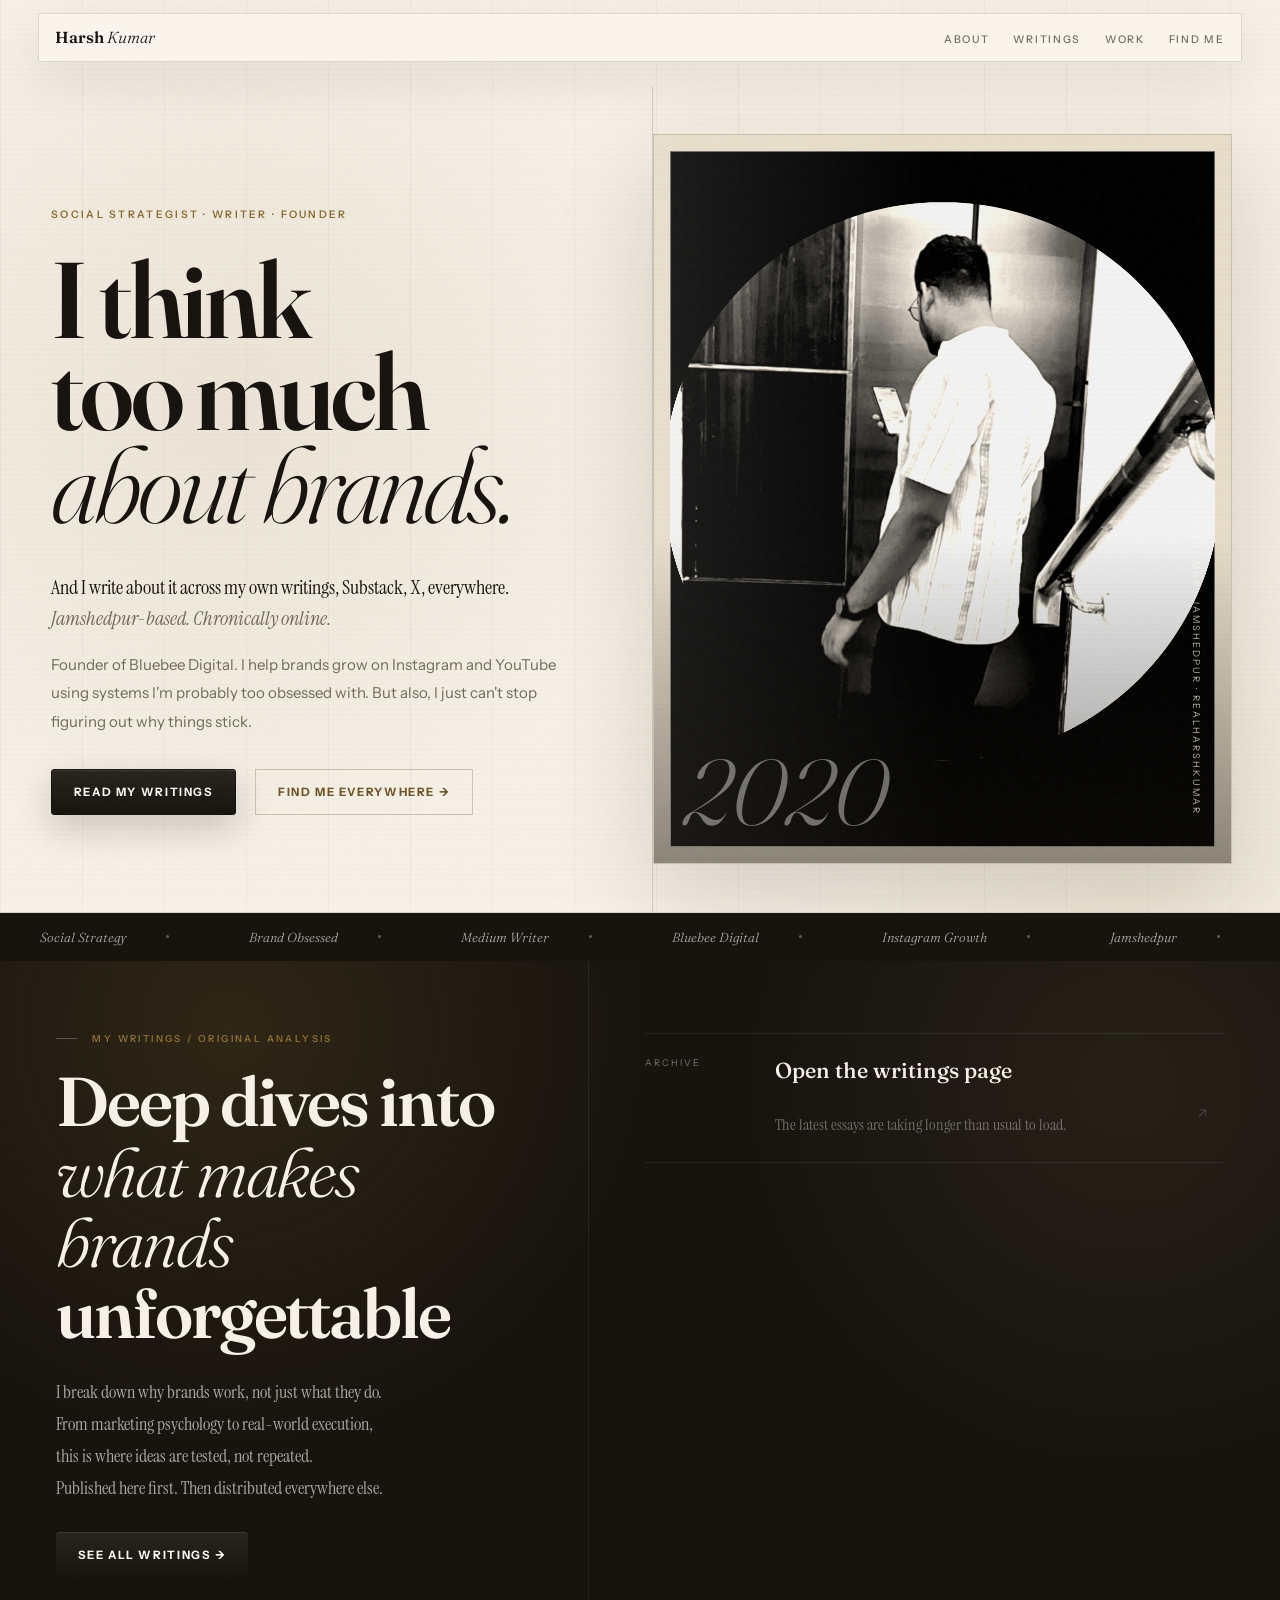
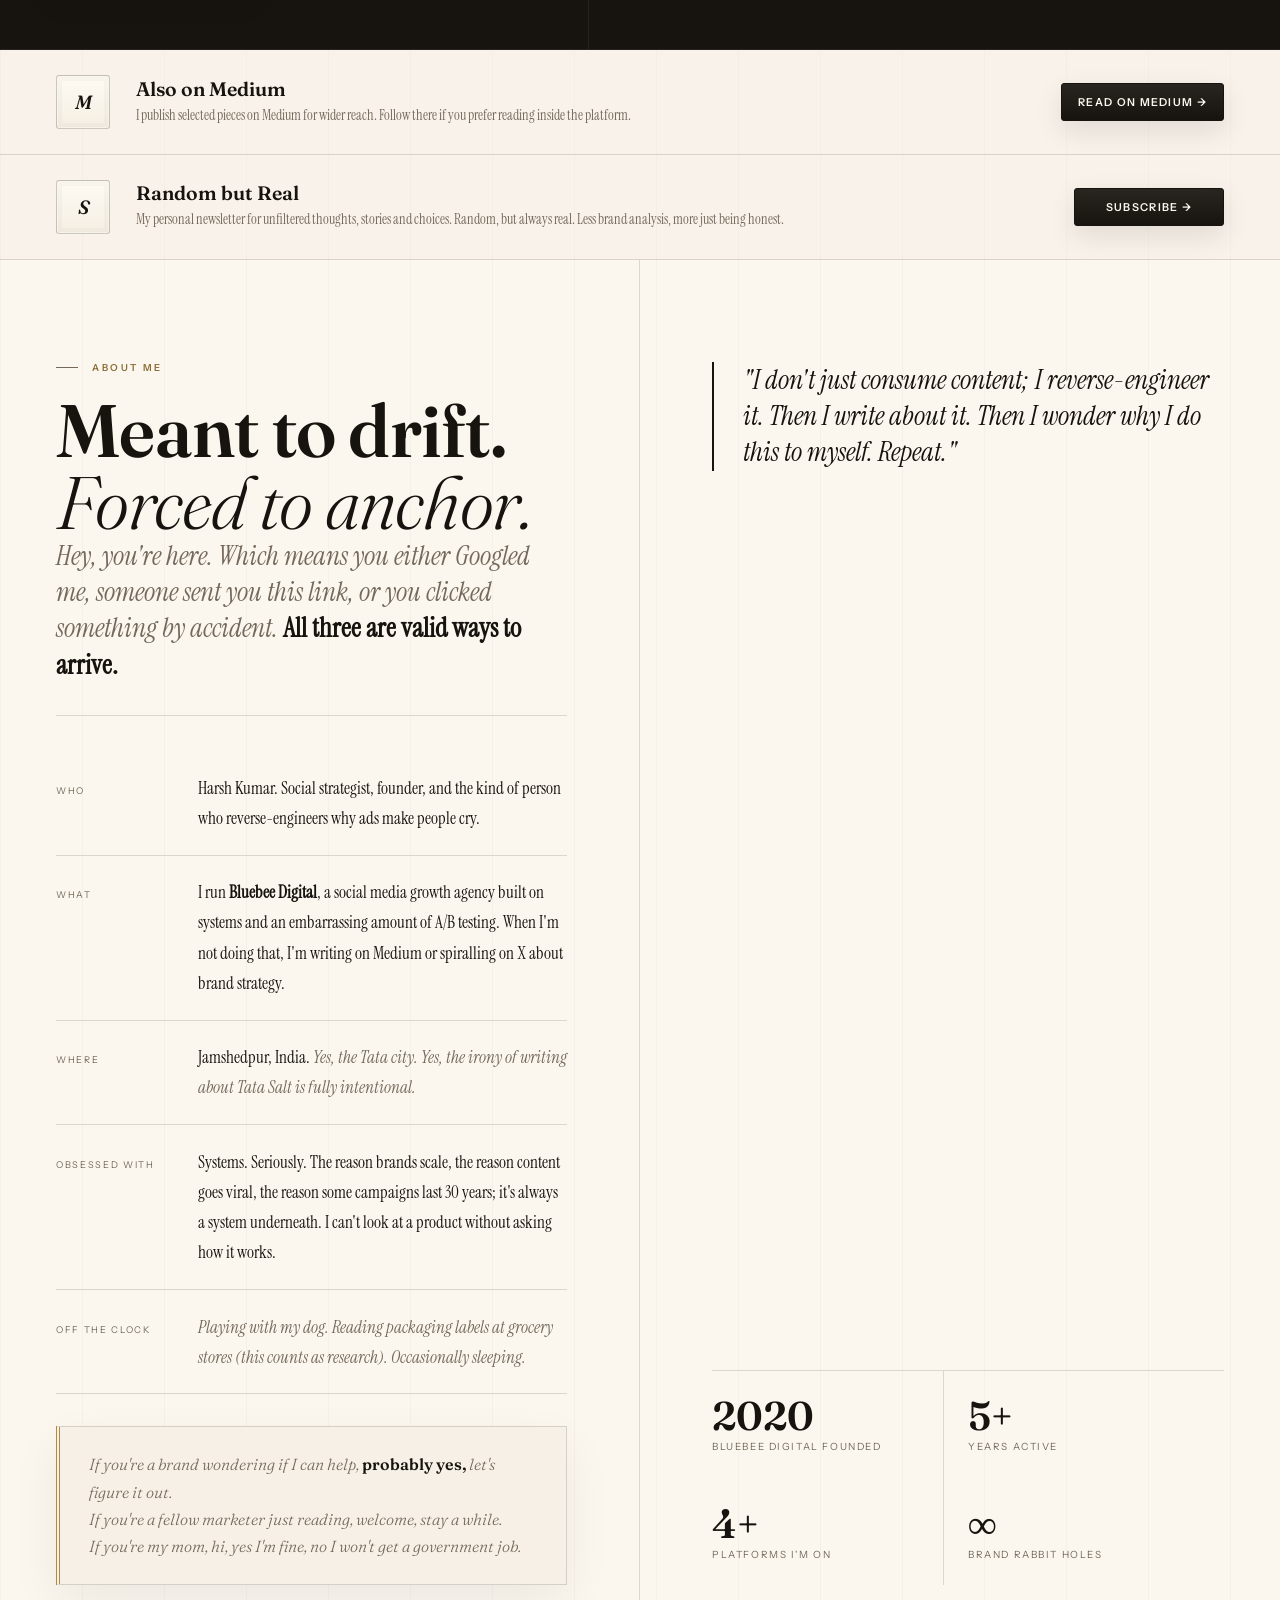
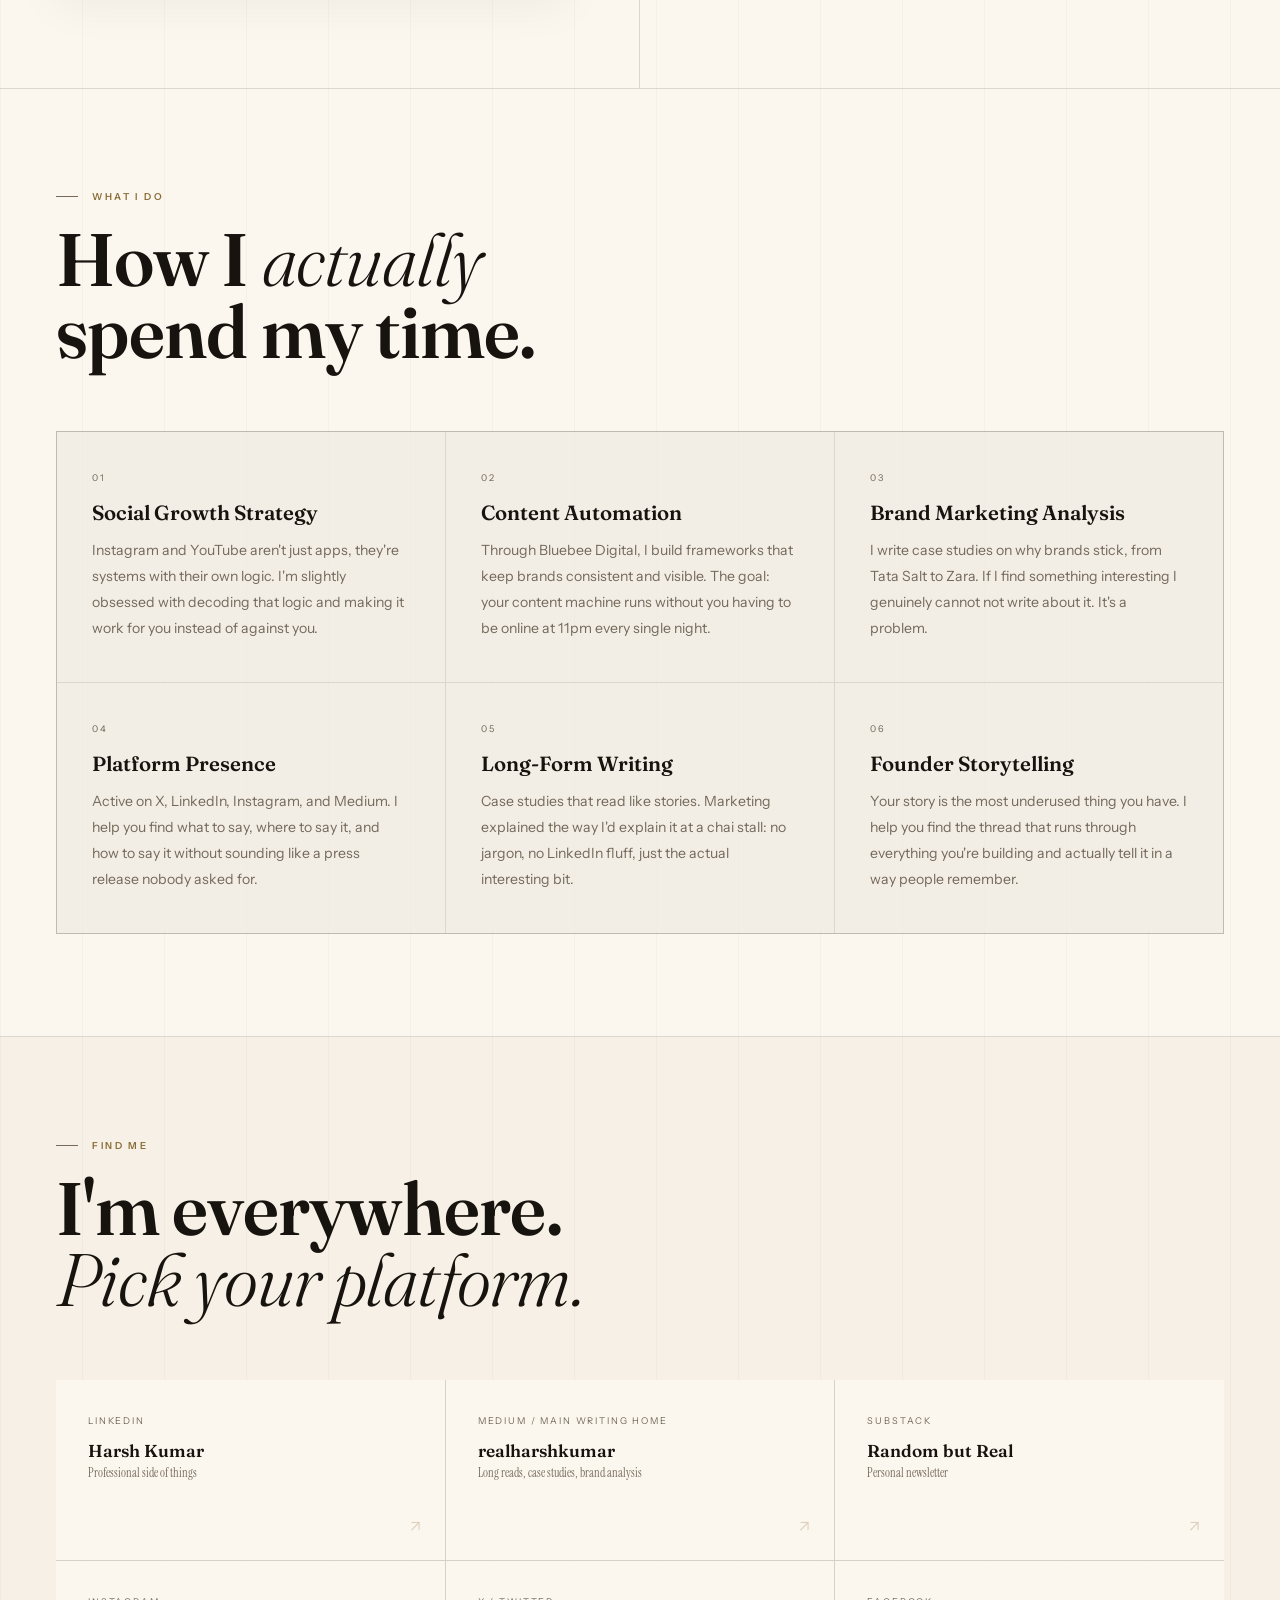
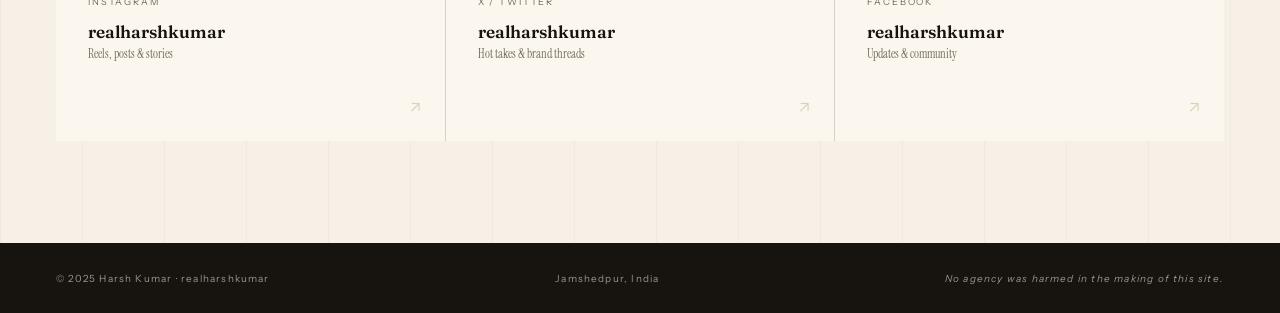
==== commit 12fc2072: "Fix 404 navigation styling" ====
--- a/index.html
+++ b/index.html
@@ -589,7 +589,7 @@
       footer{flex-direction:column;gap:0.4rem;text-align:center;padding:1.4rem;}
     }
   </style>
-  <link rel="stylesheet" href="/editorial.css?v=40">
+  <link rel="stylesheet" href="/editorial.css?v=41">
 </head>
 <body>
 
--- a/editorial.css
+++ b/editorial.css
@@ -59,15 +59,21 @@
 a,button{cursor:pointer;}
 
 nav{
+  position:fixed !important;
   top:0.8rem !important;
   left:clamp(1rem,3vw,3.5rem) !important;
   right:clamp(1rem,3vw,3.5rem) !important;
   width:auto;
+  display:flex !important;
+  align-items:center !important;
+  justify-content:space-between !important;
+  gap:1rem !important;
   padding:0.85rem 1rem !important;
   border:1px solid rgba(23,19,14,0.12);
   background:rgba(251,247,239,0.78) !important;
   backdrop-filter:blur(18px) saturate(1.1);
   box-shadow:0 18px 50px rgba(35,27,16,0.08);
+  z-index:920 !important;
 }
 
 nav.dark-bg{
@@ -78,7 +84,16 @@
 .nav-sig{
   font-family:var(--display) !important;
   font-size:1rem !important;
+  font-weight:300 !important;
+  font-style:italic !important;
+  color:var(--ink) !important;
   letter-spacing:0 !important;
+  text-decoration:none !important;
+}
+
+.nav-sig strong{
+  font-weight:600 !important;
+  font-style:normal !important;
 }
 
 .nav-links{gap:1.5rem !important;}
@@ -88,6 +103,8 @@
   color:var(--mid) !important;
   font-size:0.66rem !important;
   letter-spacing:0.16em !important;
+  text-decoration:none !important;
+  text-transform:uppercase !important;
 }
 .nav-links a:hover,
 .nav-back:hover{color:var(--ink) !important;}
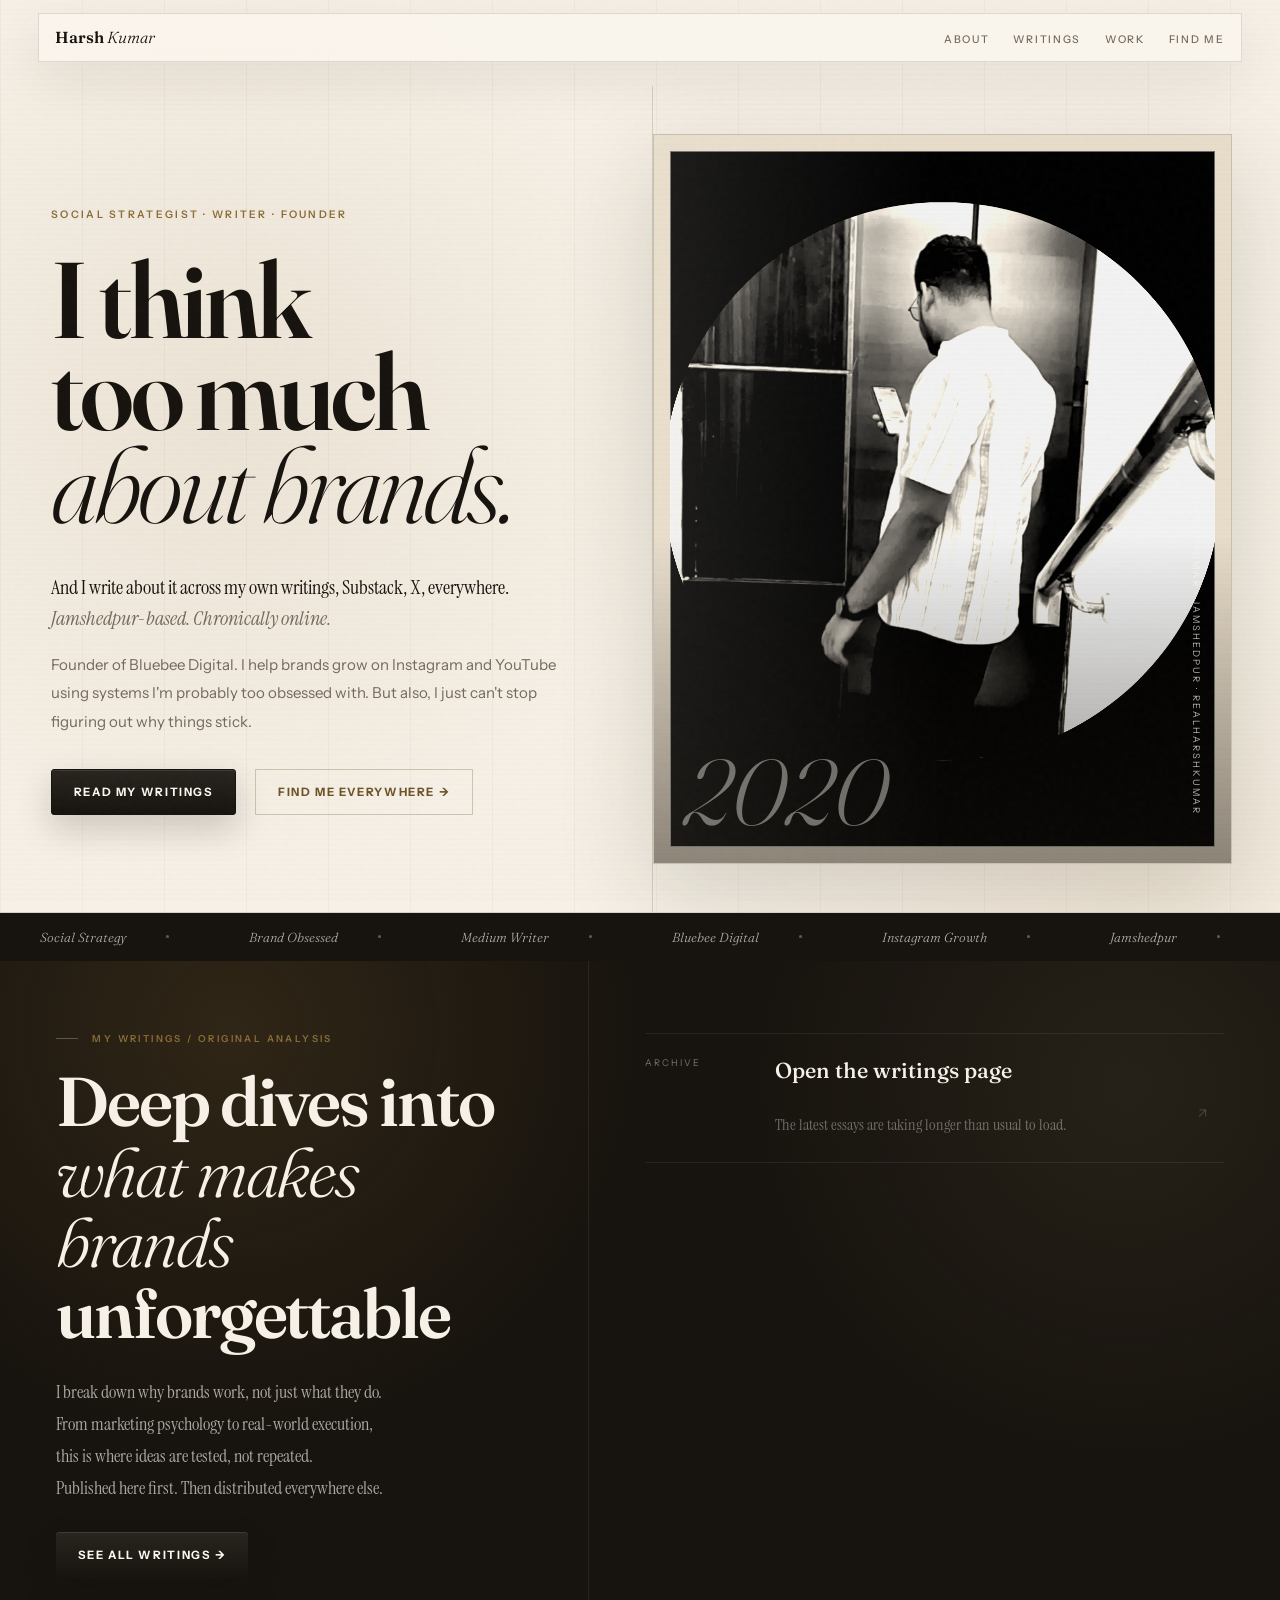
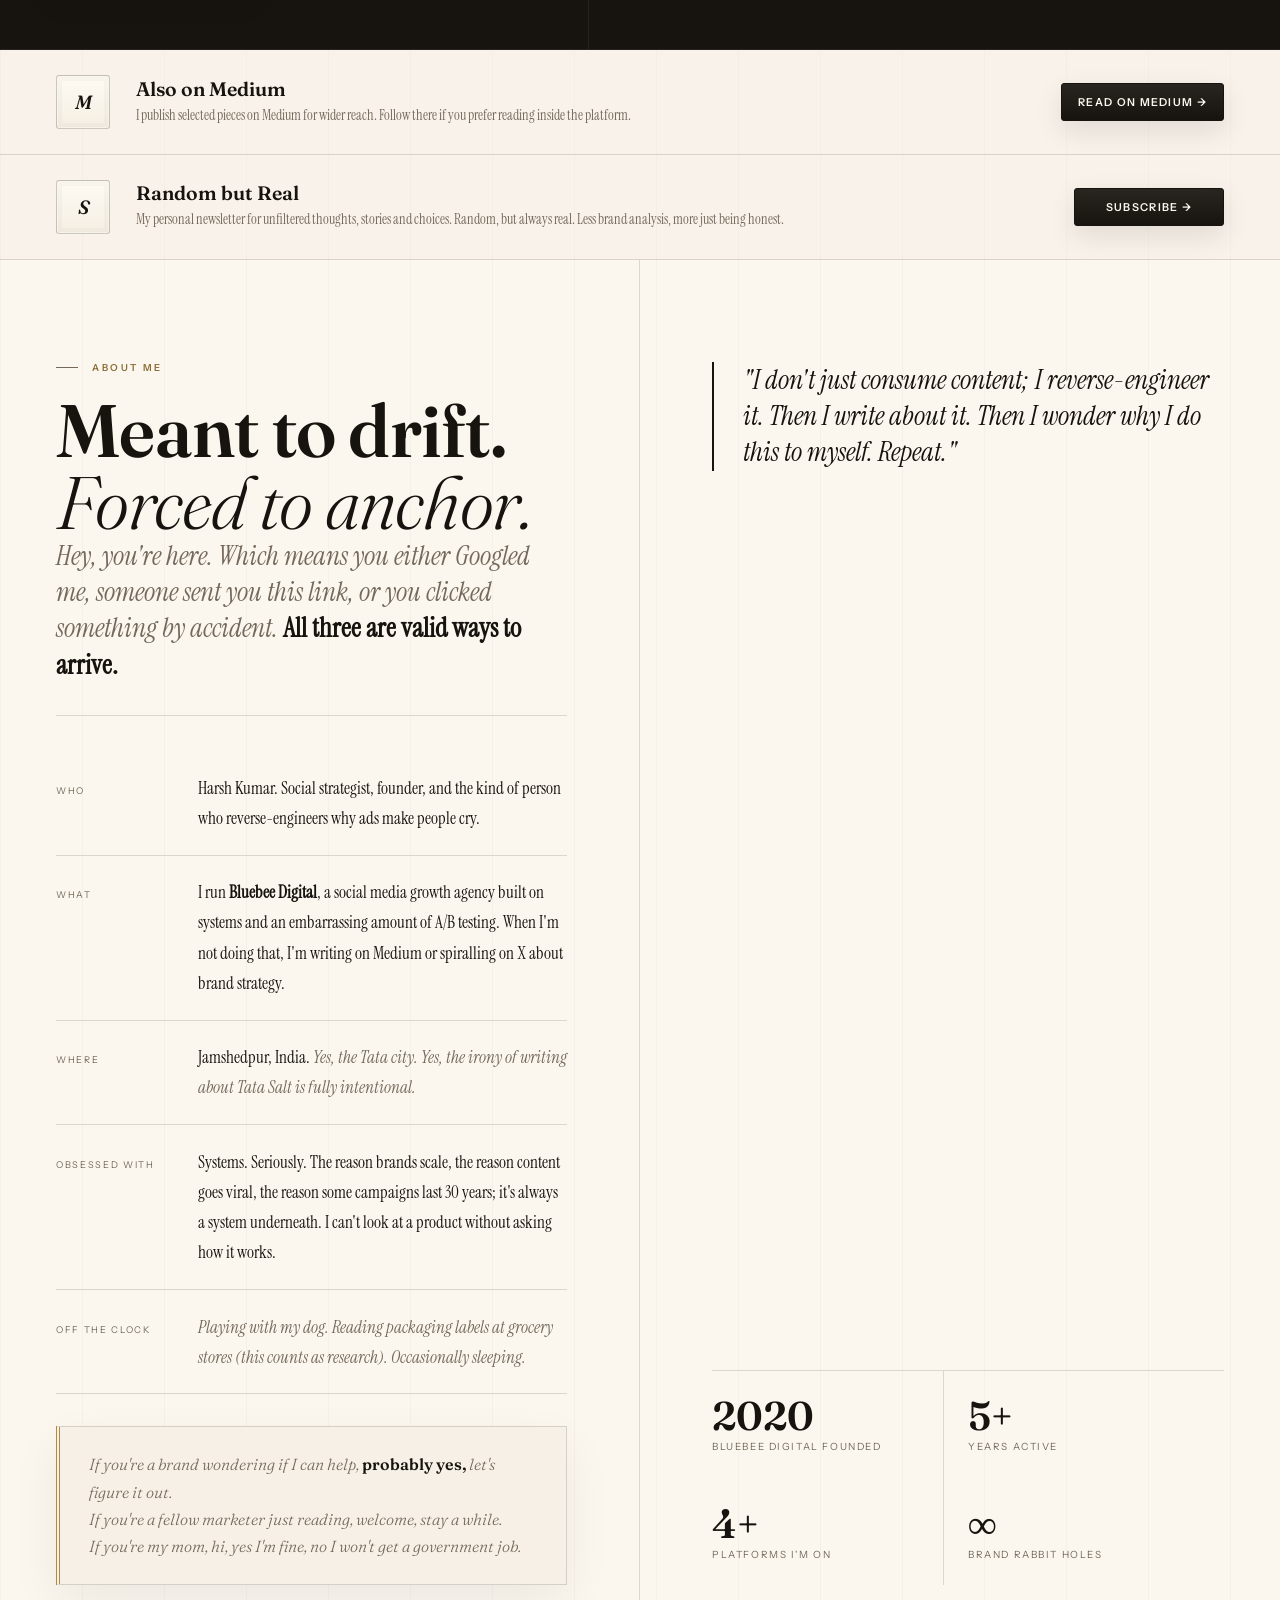
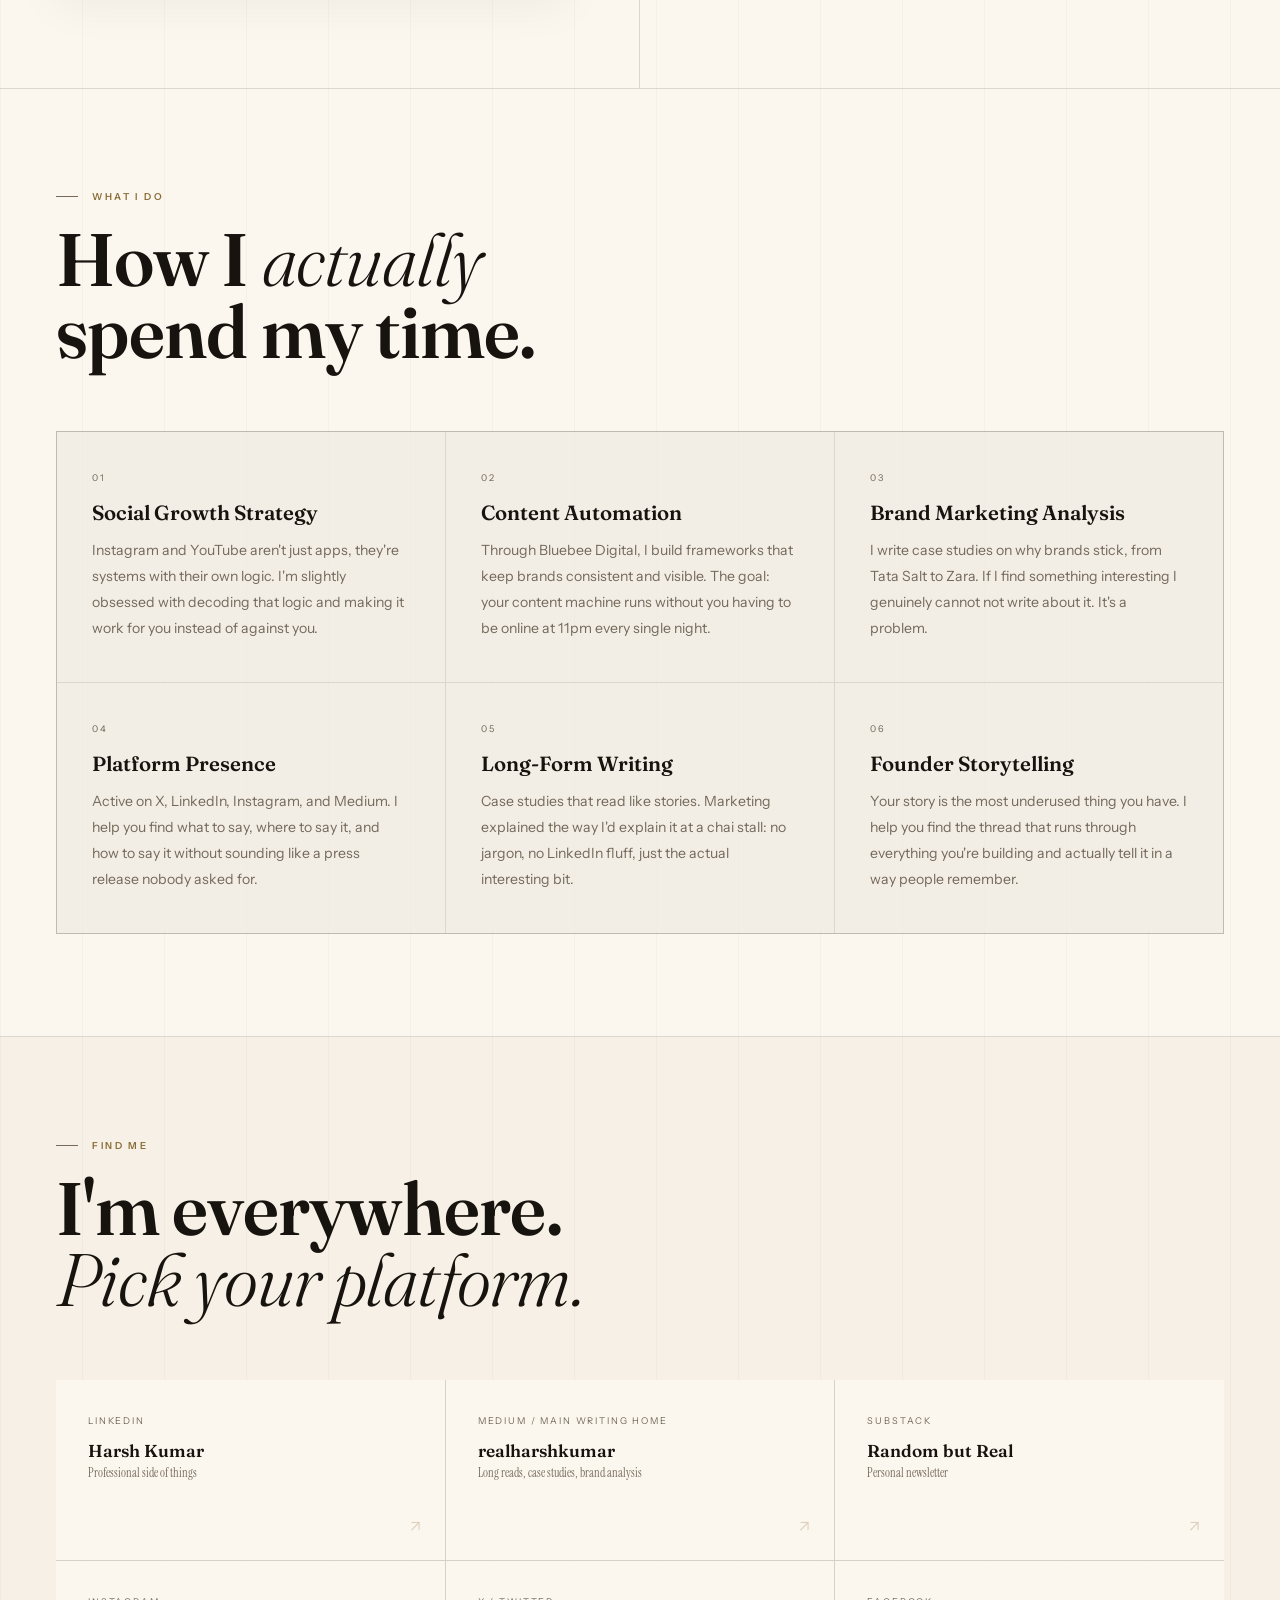
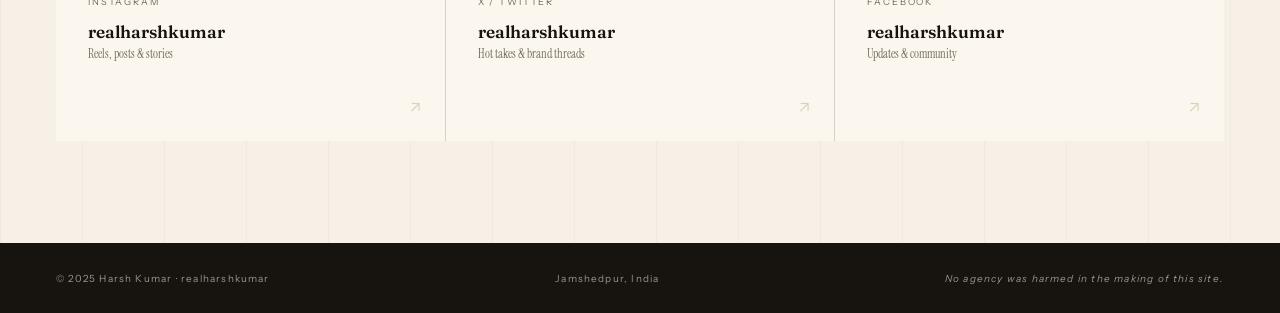
==== commit be23ced2: "Optimize mobile hero loading" ====
--- a/index.html
+++ b/index.html
@@ -37,8 +37,10 @@
   <link rel="shortcut icon" href="/favicon.ico">
   <link rel="preconnect" href="https://fonts.googleapis.com"/>
   <link rel="preconnect" href="https://fonts.gstatic.com" crossorigin/>
-  <link rel="preload" as="image" href="/assets/hero-photo.jpg" fetchpriority="high">
-  <link href="https://fonts.googleapis.com/css2?family=Fraunces:ital,opsz,wght@0,9..144,300;0,9..144,400;0,9..144,600;0,9..144,700;1,9..144,300;1,9..144,400;1,9..144,600;1,9..144,700&family=Instrument+Sans:wght@400;500;600&family=Instrument+Serif:ital@0;1&display=swap" rel="stylesheet"/>
+  <link rel="preload" as="image" href="/assets/hero-photo-mobile.webp" type="image/webp" media="(max-width: 768px)" fetchpriority="high">
+  <link rel="preload" as="image" href="/assets/hero-photo.webp" type="image/webp" media="(min-width: 769px)" fetchpriority="high">
+  <link rel="preload" as="style" href="https://fonts.googleapis.com/css2?family=Fraunces:ital,opsz,wght@0,9..144,300;0,9..144,400;0,9..144,600;0,9..144,700;1,9..144,300;1,9..144,400;1,9..144,600;1,9..144,700&family=Instrument+Sans:wght@400;500;600&family=Instrument+Serif:ital@0;1&display=swap" onload="this.onload=null;this.rel='stylesheet'"/>
+  <noscript><link href="https://fonts.googleapis.com/css2?family=Fraunces:ital,opsz,wght@0,9..144,300;0,9..144,400;0,9..144,600;0,9..144,700;1,9..144,300;1,9..144,400;1,9..144,600;1,9..144,700&family=Instrument+Sans:wght@400;500;600&family=Instrument+Serif:ital@0;1&display=swap" rel="stylesheet"></noscript>
   <style>
     *,*::before,*::after{margin:0;padding:0;box-sizing:border-box;}
     :root{
@@ -221,6 +223,11 @@
     .hero-right{position:relative;overflow:hidden;background:var(--pale);}
     .hero-img{
       position:absolute;inset:0;
+      background-image:url('/assets/hero-photo.jpg');
+      background-image:image-set(
+        url('/assets/hero-photo.webp') type('image/webp'),
+        url('/assets/hero-photo.jpg') type('image/jpeg')
+      );
       background-size:cover;background-position:center 15%;
       filter:grayscale(15%) contrast(1.08);
       opacity:0;animation:fadein 1.3s 0.35s forwards;
@@ -560,6 +567,13 @@
       .hero{grid-template-columns:1fr;min-height:auto;}
       .hero-left{padding:5rem 1.4rem 2.5rem;border-right:none;width:100%;margin-top:0;}
       .hero-right{height:65vw;width:100%;}
+      .hero-img{
+        background-image:url('/assets/hero-photo-mobile.jpg');
+        background-image:image-set(
+          url('/assets/hero-photo-mobile.webp') type('image/webp'),
+          url('/assets/hero-photo-mobile.jpg') type('image/jpeg')
+        );
+      }
       .hero-h1{font-size:clamp(2.8rem,11vw,4rem);}
       .marquee-piece{font-size:0.78rem;padding:0 1.5rem;}
       .medium-top{grid-template-columns:1fr;}
@@ -589,7 +603,8 @@
       footer{flex-direction:column;gap:0.4rem;text-align:center;padding:1.4rem;}
     }
   </style>
-  <link rel="stylesheet" href="/editorial.css?v=41">
+  <link rel="preload" as="style" href="/editorial.css?v=42" onload="this.onload=null;this.rel='stylesheet'">
+  <noscript><link rel="stylesheet" href="/editorial.css?v=42"></noscript>
 </head>
 <body>
 
@@ -630,7 +645,7 @@
     </div>
   </div>
   <div class="hero-right">
-    <div class="hero-img" id="heroImg" style="background-image:url('/assets/hero-photo.jpg')"></div>
+    <div class="hero-img" id="heroImg"></div>
     <div class="hero-img-grad"></div>
     <div class="hero-year">2020</div>
     <div class="hero-side-text">Harsh Kumar · Jamshedpur · realharshkumar</div>
@@ -669,7 +684,7 @@
       <p class="medium-voice">
         I break down why brands work, not just what they do.<br>From marketing psychology to real-world execution,<br>this is where ideas are tested, not repeated.<br>Published here first. Then distributed everywhere else.
       </p>
-      <a href="/writings.html" class="medium-cta">See all writings →</a>
+      <a href="/writings" class="medium-cta">See all writings →</a>
     </div>
     <div class="medium-right r d1">
       <div class="medium-articles" id="latestWritings">
@@ -874,7 +889,7 @@
   }
 
   function articleHref(slug) {
-    return slug ? `/writings/${encodeURIComponent(slug)}` : '/writings.html';
+    return slug ? `/writings/${encodeURIComponent(slug)}` : '/writings';
   }
 
   function contentText(content) {
@@ -938,7 +953,7 @@
     } catch (e) {
       console.log('Writing feed unavailable');
       document.getElementById('latestWritings').innerHTML = `
-        <a href="/writings.html" class="m-art m-art-status">
+        <a href="/writings" class="m-art m-art-status">
           <p class="m-tag">Archive</p>
           <p class="m-title">Open the writings page</p>
           <p class="m-bio">The latest essays are taking longer than usual to load.</p>
@@ -959,10 +974,41 @@
     window.scrollTo({ top: Math.max(0, top), behavior: 'auto' });
   }
 
-  loadLatestWritings().finally(() => {
+  let latestWritingsStarted = false;
+
+  function afterLatestWritings() {
     requestAnimationFrame(() => requestAnimationFrame(alignWritingsHash));
-  });
+  }
+
+  function startLatestWritings() {
+    if (latestWritingsStarted) return;
+    latestWritingsStarted = true;
+    loadLatestWritings().finally(afterLatestWritings);
+  }
+
+  function scheduleLatestWritings() {
+    if (window.location.hash === '#writings') {
+      startLatestWritings();
+      return;
+    }
+
+    const writingsSection = document.getElementById('writings');
+    if ('IntersectionObserver' in window && writingsSection) {
+      const writingsObserver = new IntersectionObserver((entries, observer) => {
+        if (!entries.some(entry => entry.isIntersecting)) return;
+        observer.disconnect();
+        startLatestWritings();
+      }, { rootMargin: '160px 0px' });
+      writingsObserver.observe(writingsSection);
+    }
+
+    window.setTimeout(startLatestWritings, 6000);
+  }
+
+  requestAnimationFrame(() => requestAnimationFrame(alignWritingsHash));
+  scheduleLatestWritings();
   window.addEventListener('hashchange', () => {
+    if (window.location.hash === '#writings') startLatestWritings();
     window.setTimeout(alignWritingsHash, 40);
   });
 
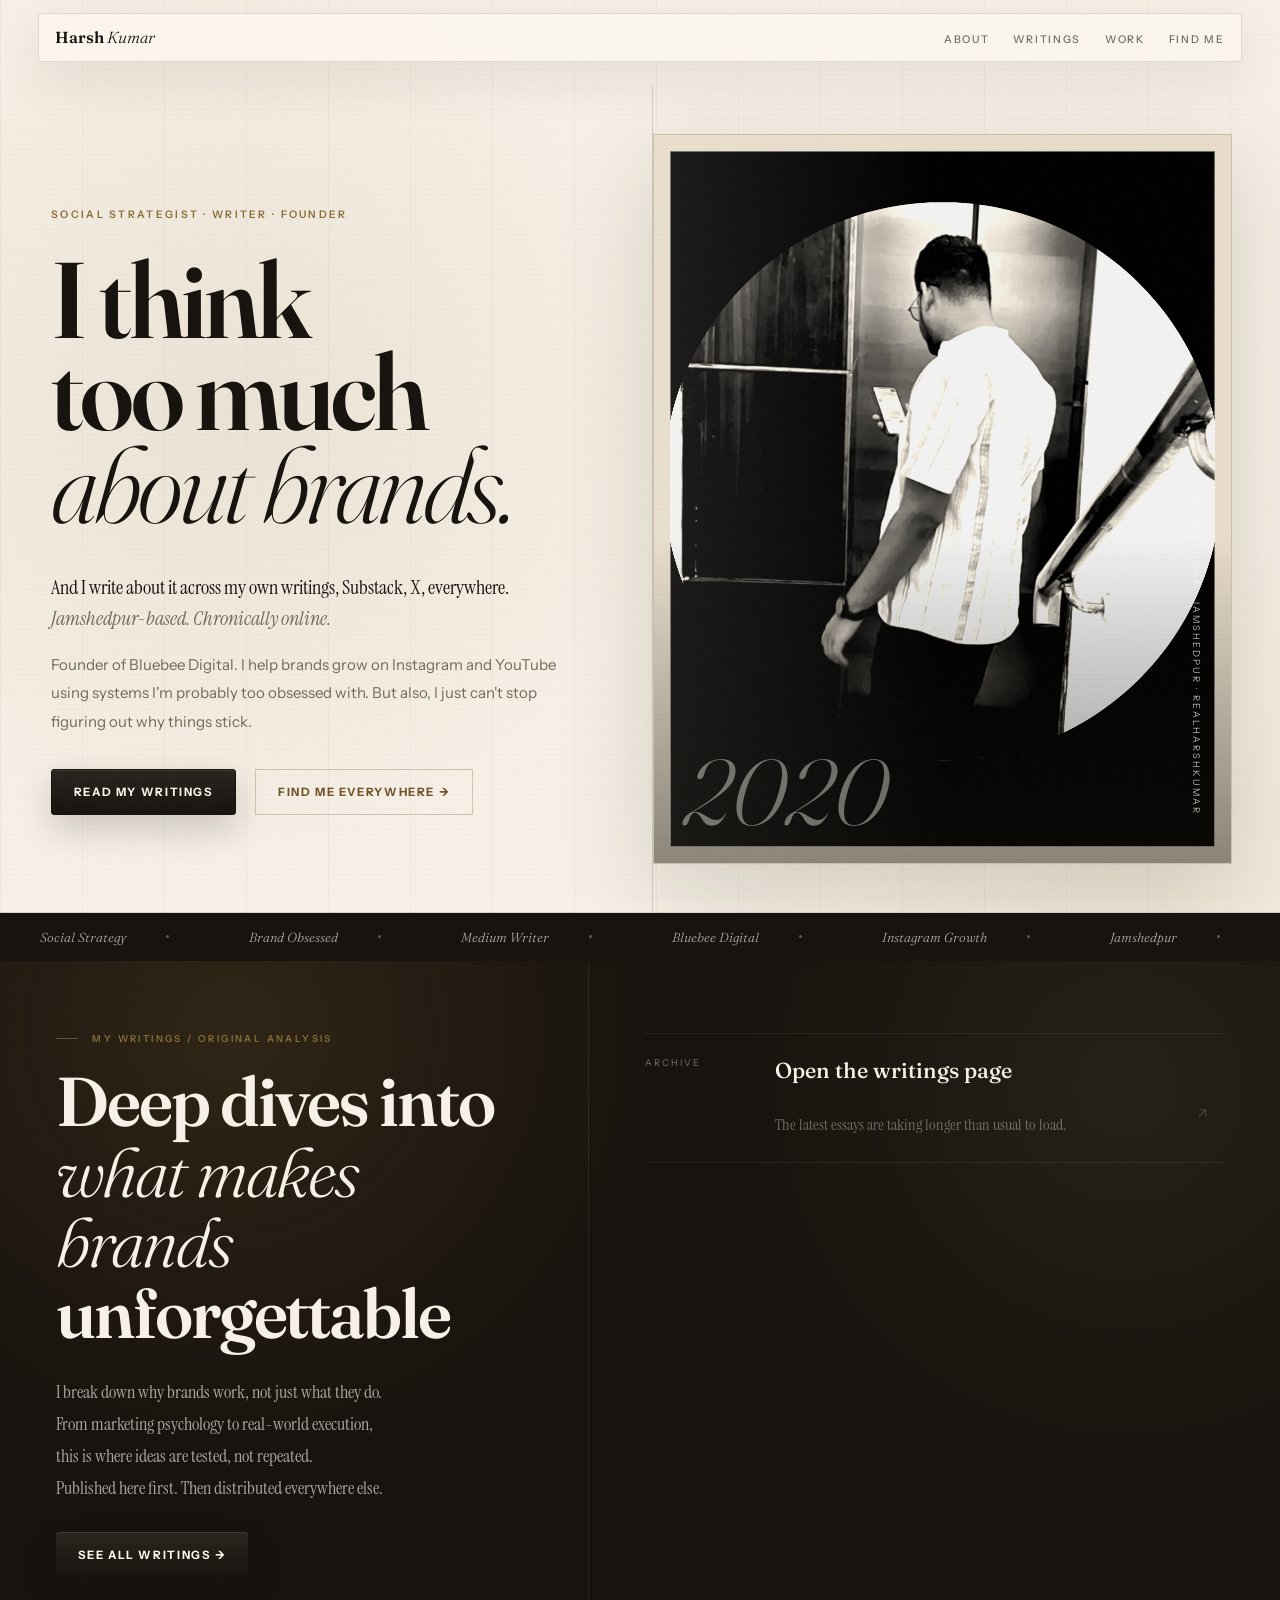
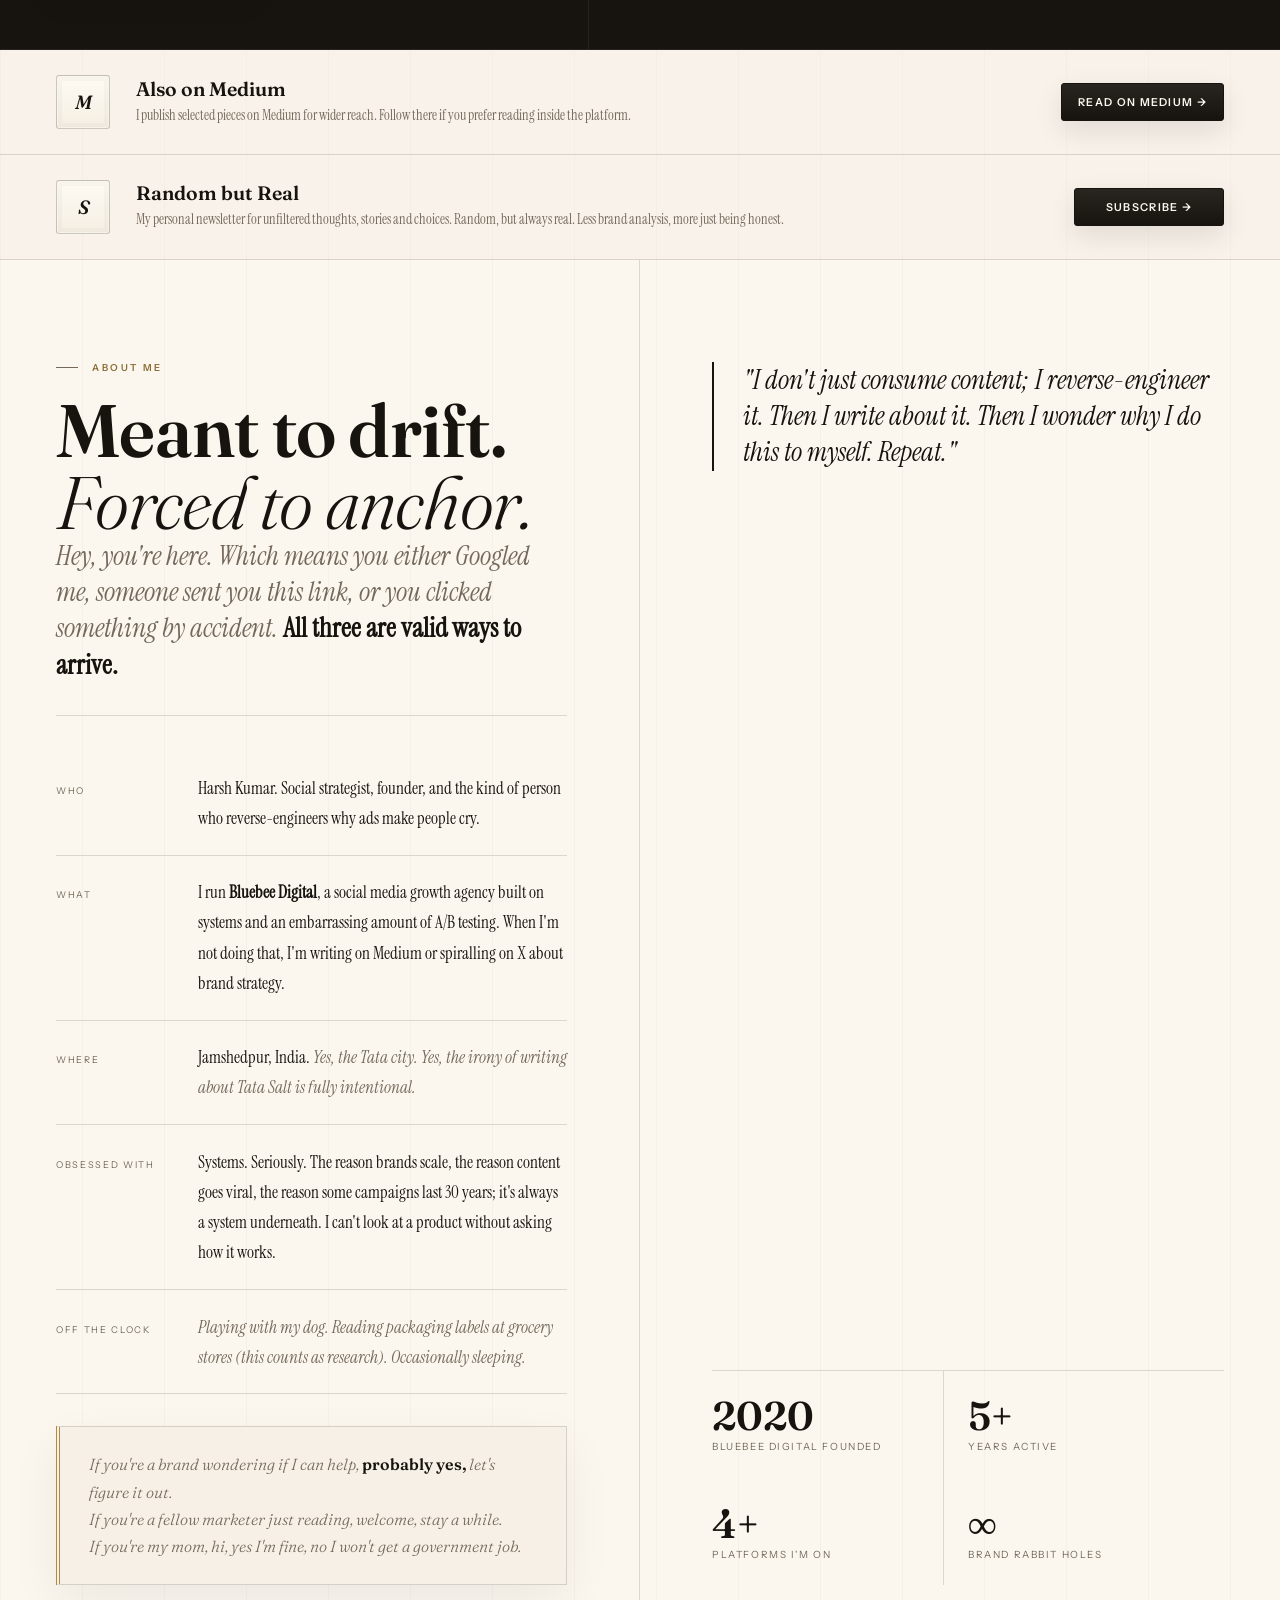
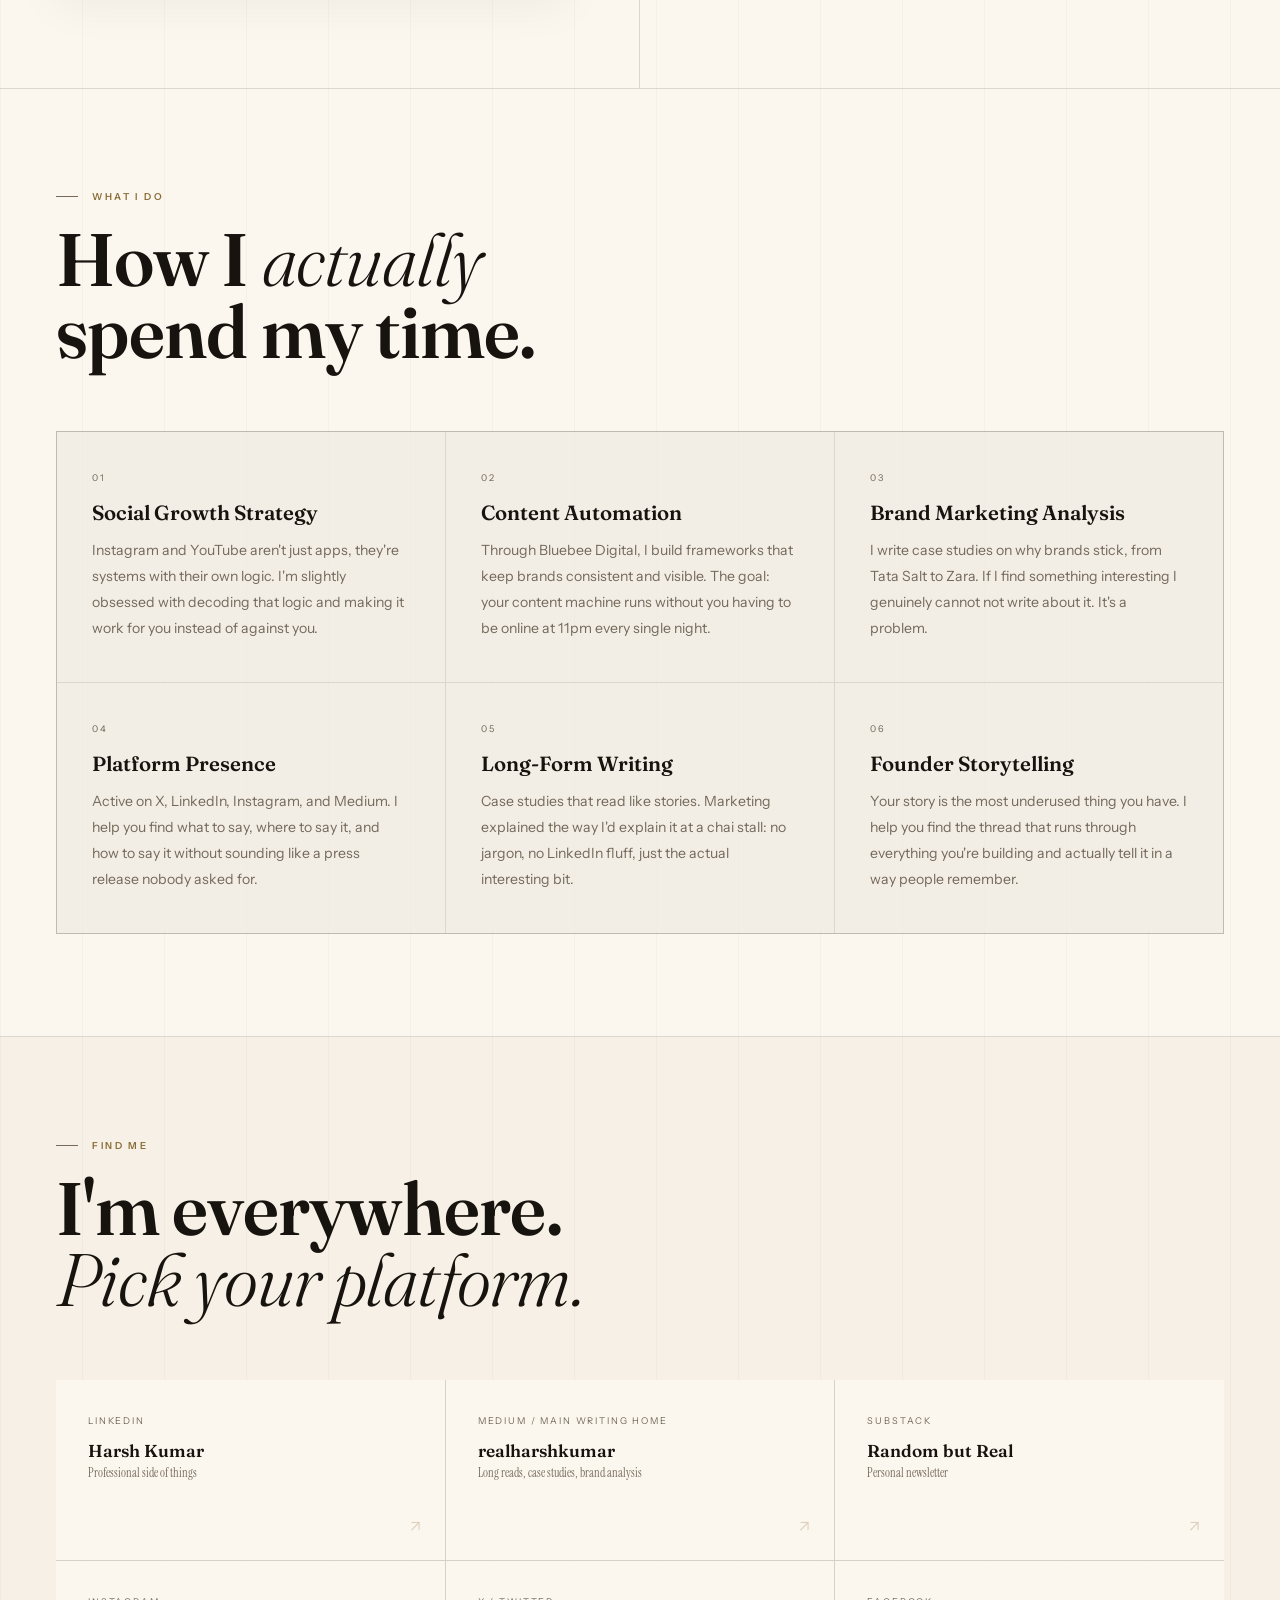
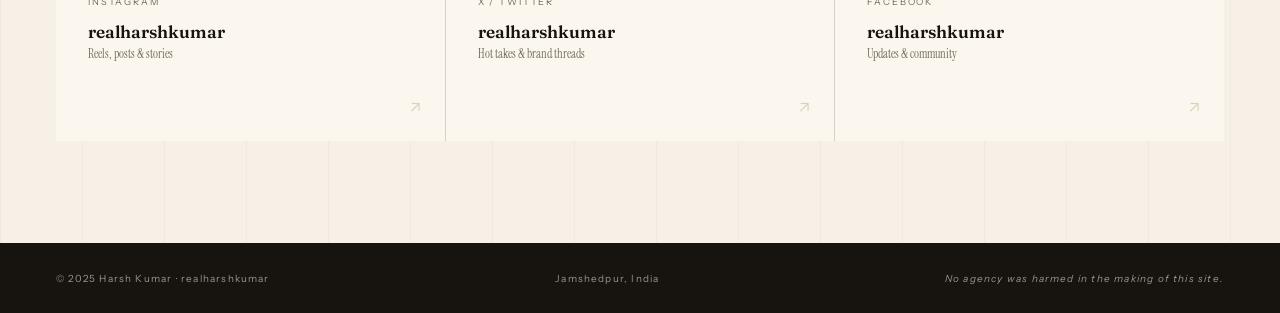
==== commit d44caabd: "Stabilize homepage first paint" ====
--- a/index.html
+++ b/index.html
@@ -37,10 +37,8 @@
   <link rel="shortcut icon" href="/favicon.ico">
   <link rel="preconnect" href="https://fonts.googleapis.com"/>
   <link rel="preconnect" href="https://fonts.gstatic.com" crossorigin/>
-  <link rel="preload" as="image" href="/assets/hero-photo-mobile.webp" type="image/webp" media="(max-width: 768px)" fetchpriority="high">
   <link rel="preload" as="image" href="/assets/hero-photo.webp" type="image/webp" media="(min-width: 769px)" fetchpriority="high">
-  <link rel="preload" as="style" href="https://fonts.googleapis.com/css2?family=Fraunces:ital,opsz,wght@0,9..144,300;0,9..144,400;0,9..144,600;0,9..144,700;1,9..144,300;1,9..144,400;1,9..144,600;1,9..144,700&family=Instrument+Sans:wght@400;500;600&family=Instrument+Serif:ital@0;1&display=swap" onload="this.onload=null;this.rel='stylesheet'"/>
-  <noscript><link href="https://fonts.googleapis.com/css2?family=Fraunces:ital,opsz,wght@0,9..144,300;0,9..144,400;0,9..144,600;0,9..144,700;1,9..144,300;1,9..144,400;1,9..144,600;1,9..144,700&family=Instrument+Sans:wght@400;500;600&family=Instrument+Serif:ital@0;1&display=swap" rel="stylesheet"></noscript>
+  <link href="https://fonts.googleapis.com/css2?family=Fraunces:ital,opsz,wght@0,9..144,300;0,9..144,400;0,9..144,600;0,9..144,700;1,9..144,300;1,9..144,400;1,9..144,600;1,9..144,700&family=Instrument+Sans:wght@400;500;600&family=Instrument+Serif:ital@0;1&display=swap" rel="stylesheet">
   <style>
     *,*::before,*::after{margin:0;padding:0;box-sizing:border-box;}
     :root{
@@ -519,6 +517,16 @@
     /* ── ANIMATIONS ── */
     @keyframes up{from{opacity:0;transform:translateY(22px)}to{opacity:1;transform:none}}
     @keyframes fadein{from{opacity:0}to{opacity:1}}
+    .hero-kicker,
+    .hero-h1,
+    .hero-intro,
+    .hero-sub,
+    .hero-actions,
+    .hero-img,
+    .hero-side-text{
+      opacity:1;
+      animation:none;
+    }
     .r{opacity:0;transform:translateY(26px);transition:opacity 0.75s ease,transform 0.75s ease;}
     .r.on{opacity:1;transform:none;}
     .d1{transition-delay:0.1s}.d2{transition-delay:0.2s}.d3{transition-delay:0.32s}
@@ -603,8 +611,7 @@
       footer{flex-direction:column;gap:0.4rem;text-align:center;padding:1.4rem;}
     }
   </style>
-  <link rel="preload" as="style" href="/editorial.css?v=42" onload="this.onload=null;this.rel='stylesheet'">
-  <noscript><link rel="stylesheet" href="/editorial.css?v=42"></noscript>
+  <link rel="stylesheet" href="/editorial.css?v=42">
 </head>
 <body>
 
@@ -993,16 +1000,19 @@
     }
 
     const writingsSection = document.getElementById('writings');
-    if ('IntersectionObserver' in window && writingsSection) {
-      const writingsObserver = new IntersectionObserver((entries, observer) => {
-        if (!entries.some(entry => entry.isIntersecting)) return;
-        observer.disconnect();
+    document.querySelectorAll('a[href="#writings"]').forEach(link => {
+      link.addEventListener('click', startLatestWritings, { once: true });
+    });
+
+    if (writingsSection) {
+      const startWhenClose = () => {
+        if (writingsSection.getBoundingClientRect().top - window.innerHeight > 480) return;
+        window.removeEventListener('scroll', startWhenClose);
         startLatestWritings();
-      }, { rootMargin: '160px 0px' });
-      writingsObserver.observe(writingsSection);
-    }
-
-    window.setTimeout(startLatestWritings, 6000);
+      };
+
+      window.addEventListener('scroll', startWhenClose, { passive: true });
+    }
   }
 
   requestAnimationFrame(() => requestAnimationFrame(alignWritingsHash));
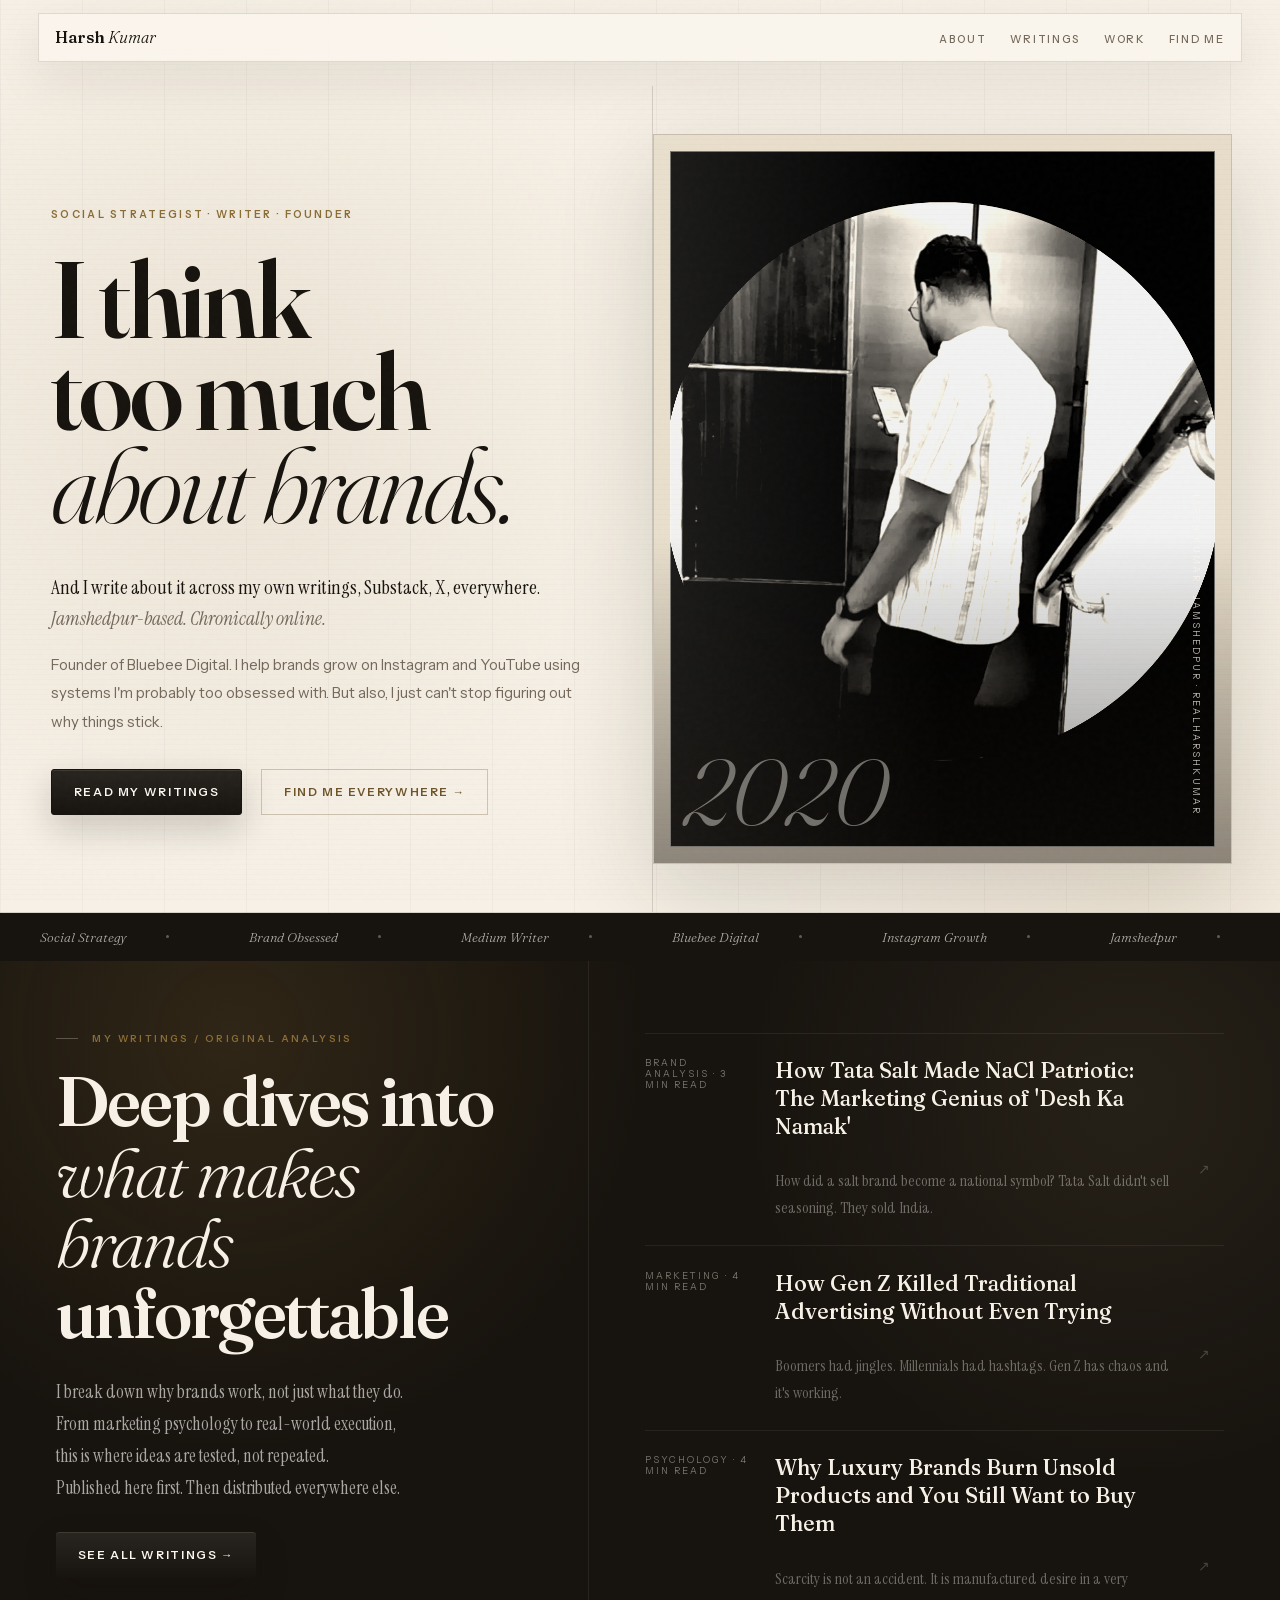
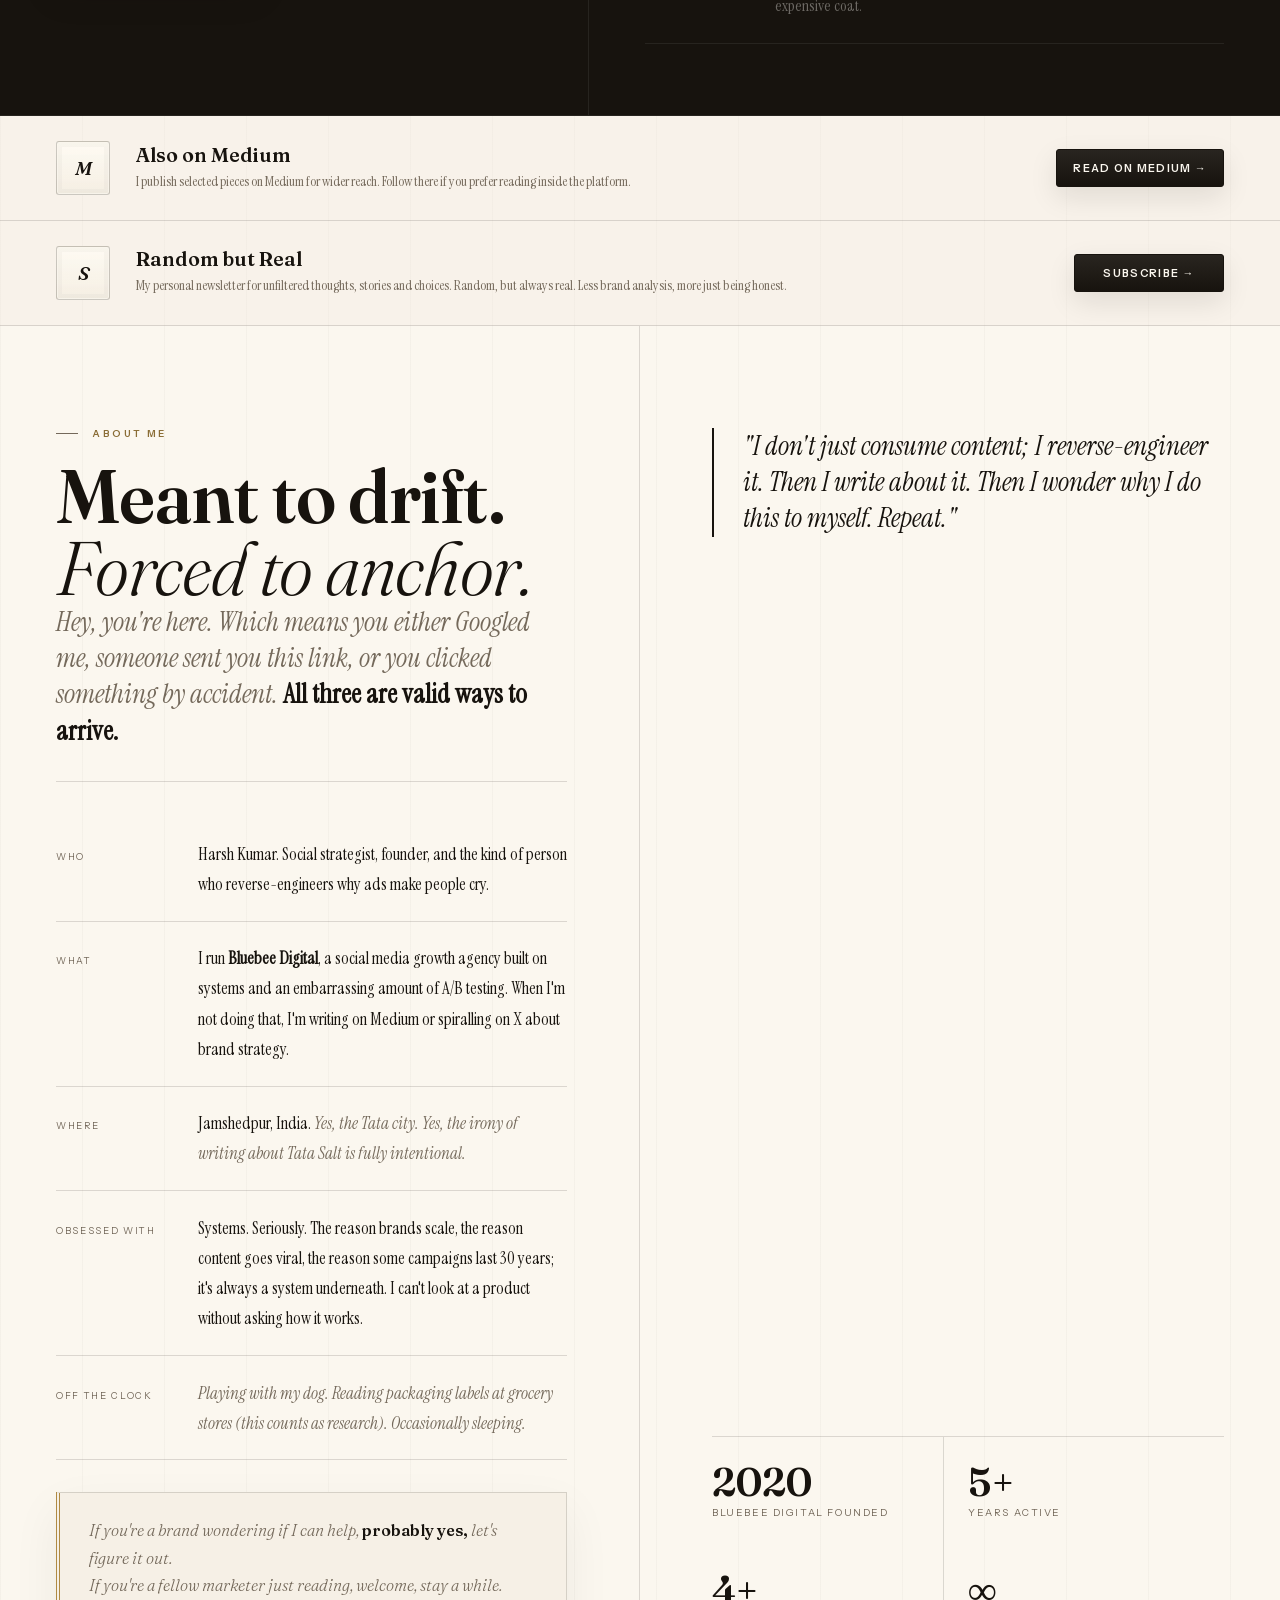
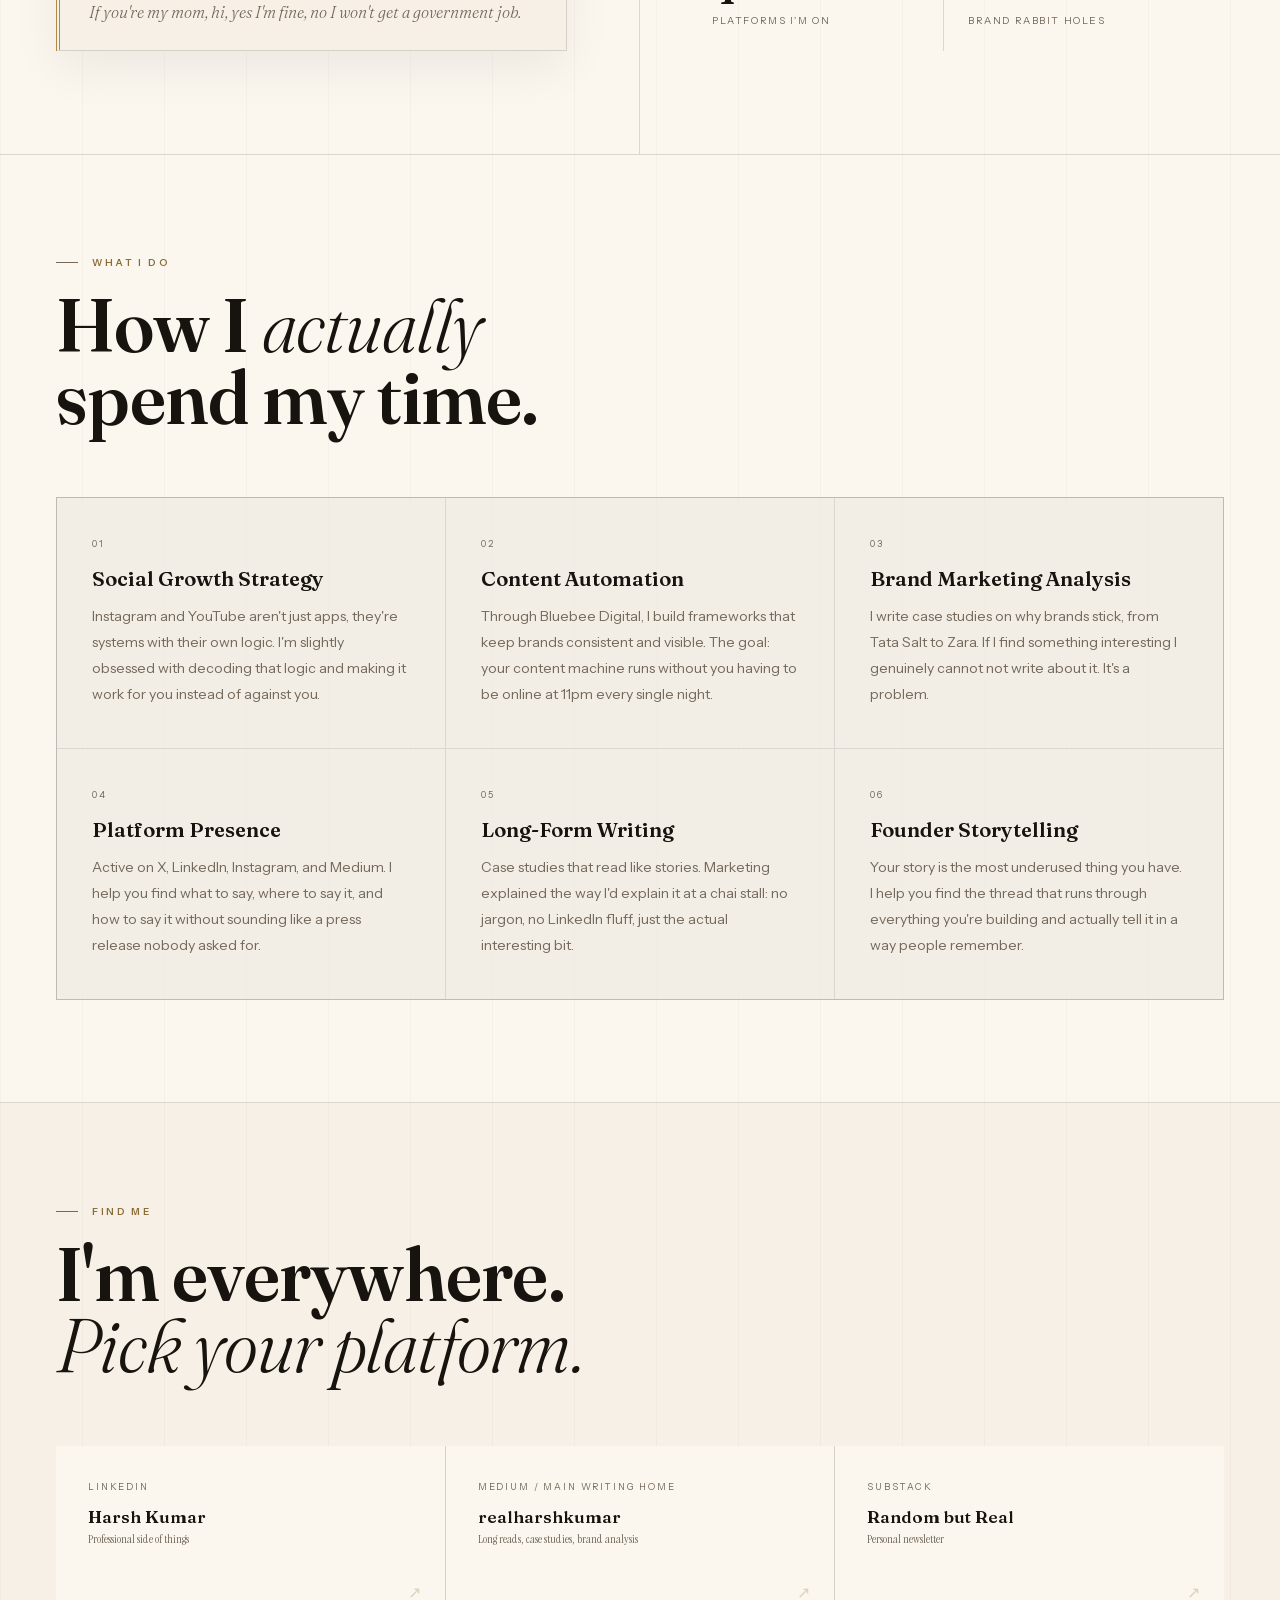
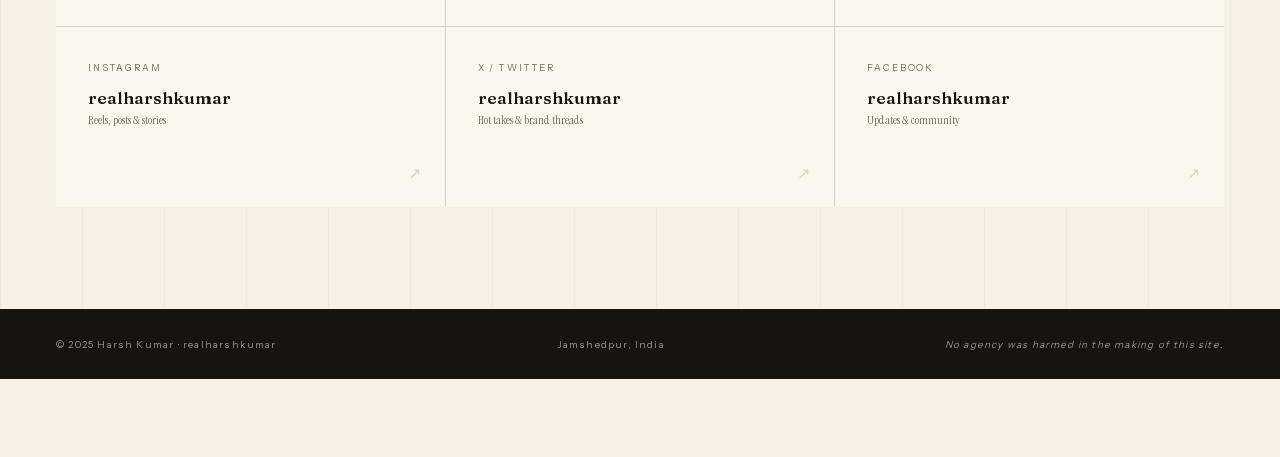
==== commit 94b6add3: "Self-host critical fonts for stable first paint" ====
--- a/index.html
+++ b/index.html
@@ -35,10 +35,10 @@
   <title>Harsh Kumar | realharshkumar</title>
   <link rel="icon" type="image/png" href="/favicon.png">
   <link rel="shortcut icon" href="/favicon.ico">
-  <link rel="preconnect" href="https://fonts.googleapis.com"/>
-  <link rel="preconnect" href="https://fonts.gstatic.com" crossorigin/>
+  <link rel="preload" href="/assets/fonts/fraunces-latin.woff2" as="font" type="font/woff2" crossorigin>
+  <link rel="preload" href="/assets/fonts/fraunces-latin-italic.woff2" as="font" type="font/woff2" crossorigin>
+  <link rel="preload" href="/assets/fonts/instrument-sans-latin.woff2" as="font" type="font/woff2" crossorigin>
   <link rel="preload" as="image" href="/assets/hero-photo.webp" type="image/webp" media="(min-width: 769px)" fetchpriority="high">
-  <link href="https://fonts.googleapis.com/css2?family=Fraunces:ital,opsz,wght@0,9..144,300;0,9..144,400;0,9..144,600;0,9..144,700;1,9..144,300;1,9..144,400;1,9..144,600;1,9..144,700&family=Instrument+Sans:wght@400;500;600&family=Instrument+Serif:ital@0;1&display=swap" rel="stylesheet">
   <style>
     *,*::before,*::after{margin:0;padding:0;box-sizing:border-box;}
     :root{
@@ -611,7 +611,7 @@
       footer{flex-direction:column;gap:0.4rem;text-align:center;padding:1.4rem;}
     }
   </style>
-  <link rel="stylesheet" href="/editorial.css?v=42">
+  <link rel="stylesheet" href="/editorial.css?v=43">
 </head>
 <body>
 
@@ -695,17 +695,24 @@
     </div>
     <div class="medium-right r d1">
       <div class="medium-articles" id="latestWritings">
-        <div class="latest-skeleton" aria-label="Loading latest writings" aria-live="polite">
-          <div class="feed-skeleton-card">
-            <span></span><strong></strong><p></p>
-          </div>
-          <div class="feed-skeleton-card">
-            <span></span><strong></strong><p></p>
-          </div>
-          <div class="feed-skeleton-card">
-            <span></span><strong></strong><p></p>
-          </div>
-        </div>
+        <a href="/writings/how-tata-salt-made-nacl-patriotic-the-marketing-genius-of-desh-ka-namak" class="m-art">
+          <p class="m-tag">Brand Analysis · 3 min read</p>
+          <p class="m-title">How Tata Salt Made NaCl Patriotic: The Marketing Genius of 'Desh Ka Namak'</p>
+          <p class="m-bio">How did a salt brand become a national symbol? Tata Salt didn't sell seasoning. They sold India.</p>
+          <span class="m-arrow">↗</span>
+        </a>
+        <a href="/writings/how-gen-z-killed-traditional-advertising-without-even-trying-and-why-boomers-are-big-mad" class="m-art">
+          <p class="m-tag">Marketing · 4 min read</p>
+          <p class="m-title">How Gen Z Killed Traditional Advertising Without Even Trying</p>
+          <p class="m-bio">Boomers had jingles. Millennials had hashtags. Gen Z has chaos and it's working.</p>
+          <span class="m-arrow">↗</span>
+        </a>
+        <a href="/writings/why-luxury-brands-burn-unsold-products-and-you-still-want-to-buy-them-the-scarcity-scam" class="m-art">
+          <p class="m-tag">Psychology · 4 min read</p>
+          <p class="m-title">Why Luxury Brands Burn Unsold Products and You Still Want to Buy Them</p>
+          <p class="m-bio">Scarcity is not an accident. It is manufactured desire in a very expensive coat.</p>
+          <span class="m-arrow">↗</span>
+        </a>
       </div>
     </div>
   </div>
@@ -999,20 +1006,9 @@
       return;
     }
 
-    const writingsSection = document.getElementById('writings');
     document.querySelectorAll('a[href="#writings"]').forEach(link => {
       link.addEventListener('click', startLatestWritings, { once: true });
     });
-
-    if (writingsSection) {
-      const startWhenClose = () => {
-        if (writingsSection.getBoundingClientRect().top - window.innerHeight > 480) return;
-        window.removeEventListener('scroll', startWhenClose);
-        startLatestWritings();
-      };
-
-      window.addEventListener('scroll', startWhenClose, { passive: true });
-    }
   }
 
   requestAnimationFrame(() => requestAnimationFrame(alignWritingsHash));
--- a/editorial.css
+++ b/editorial.css
@@ -1,4 +1,45 @@
 /* Premium editorial redesign layer */
+@font-face{
+  font-family:'Fraunces';
+  font-style:normal;
+  font-weight:300 700;
+  font-display:optional;
+  src:url('/assets/fonts/fraunces-latin.woff2') format('woff2');
+  unicode-range:U+0000-00FF,U+0131,U+0152-0153,U+02BB-02BC,U+02C6,U+02DA,U+02DC,U+0304,U+0308,U+0329,U+2000-206F,U+20AC,U+2122,U+2191,U+2193,U+2212,U+2215,U+FEFF,U+FFFD;
+}
+@font-face{
+  font-family:'Fraunces';
+  font-style:italic;
+  font-weight:300 700;
+  font-display:optional;
+  src:url('/assets/fonts/fraunces-latin-italic.woff2') format('woff2');
+  unicode-range:U+0000-00FF,U+0131,U+0152-0153,U+02BB-02BC,U+02C6,U+02DA,U+02DC,U+0304,U+0308,U+0329,U+2000-206F,U+20AC,U+2122,U+2191,U+2193,U+2212,U+2215,U+FEFF,U+FFFD;
+}
+@font-face{
+  font-family:'Instrument Sans';
+  font-style:normal;
+  font-weight:400 600;
+  font-display:optional;
+  src:url('/assets/fonts/instrument-sans-latin.woff2') format('woff2');
+  unicode-range:U+0000-00FF,U+0131,U+0152-0153,U+02BB-02BC,U+02C6,U+02DA,U+02DC,U+0304,U+0308,U+0329,U+2000-206F,U+20AC,U+2122,U+2191,U+2193,U+2212,U+2215,U+FEFF,U+FFFD;
+}
+@font-face{
+  font-family:'Instrument Serif';
+  font-style:normal;
+  font-weight:400;
+  font-display:optional;
+  src:url('/assets/fonts/instrument-serif-latin.woff2') format('woff2');
+  unicode-range:U+0000-00FF,U+0131,U+0152-0153,U+02BB-02BC,U+02C6,U+02DA,U+02DC,U+0304,U+0308,U+0329,U+2000-206F,U+20AC,U+2122,U+2191,U+2193,U+2212,U+2215,U+FEFF,U+FFFD;
+}
+@font-face{
+  font-family:'Instrument Serif';
+  font-style:italic;
+  font-weight:400;
+  font-display:optional;
+  src:url('/assets/fonts/instrument-serif-latin-italic.woff2') format('woff2');
+  unicode-range:U+0000-00FF,U+0131,U+0152-0153,U+02BB-02BC,U+02C6,U+02DA,U+02DC,U+0304,U+0308,U+0329,U+2000-206F,U+20AC,U+2122,U+2191,U+2193,U+2212,U+2215,U+FEFF,U+FFFD;
+}
+
 :root{
   --bg:#f6f0e6;
   --ink:#17130e;
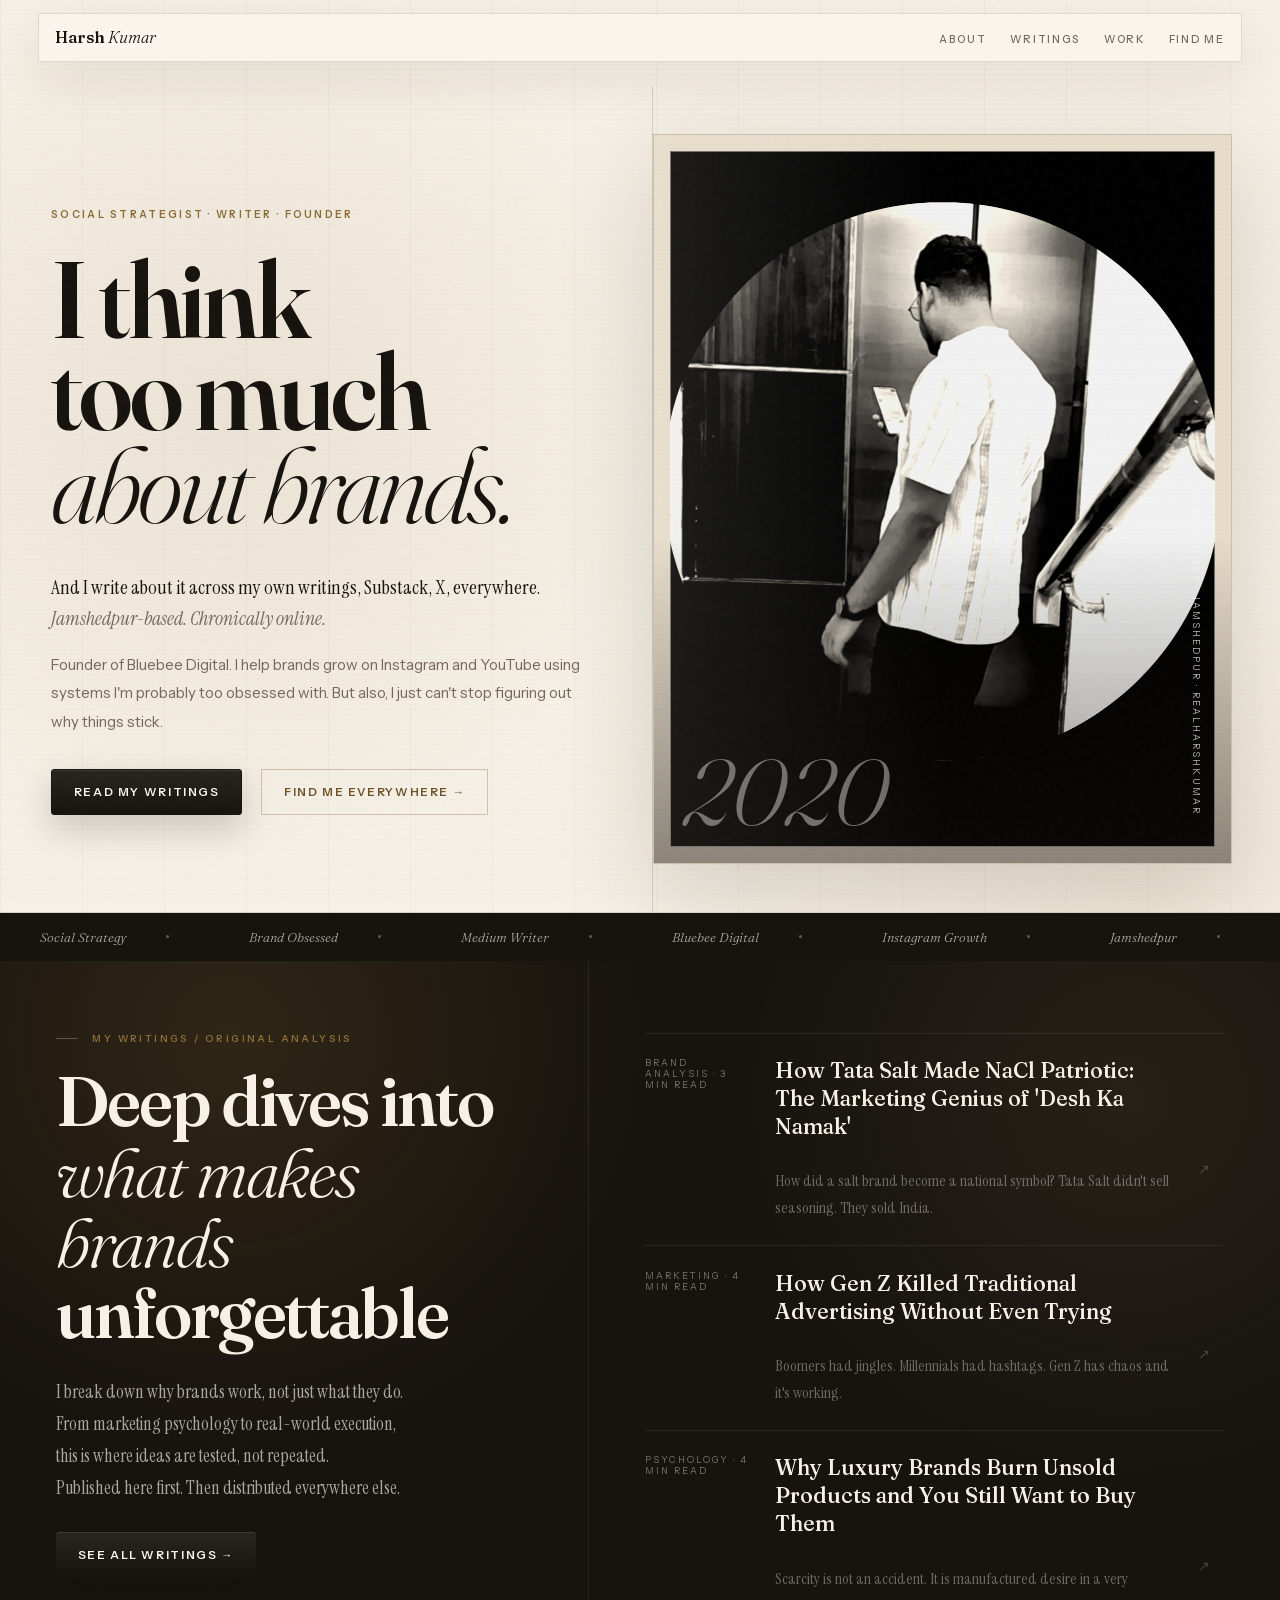
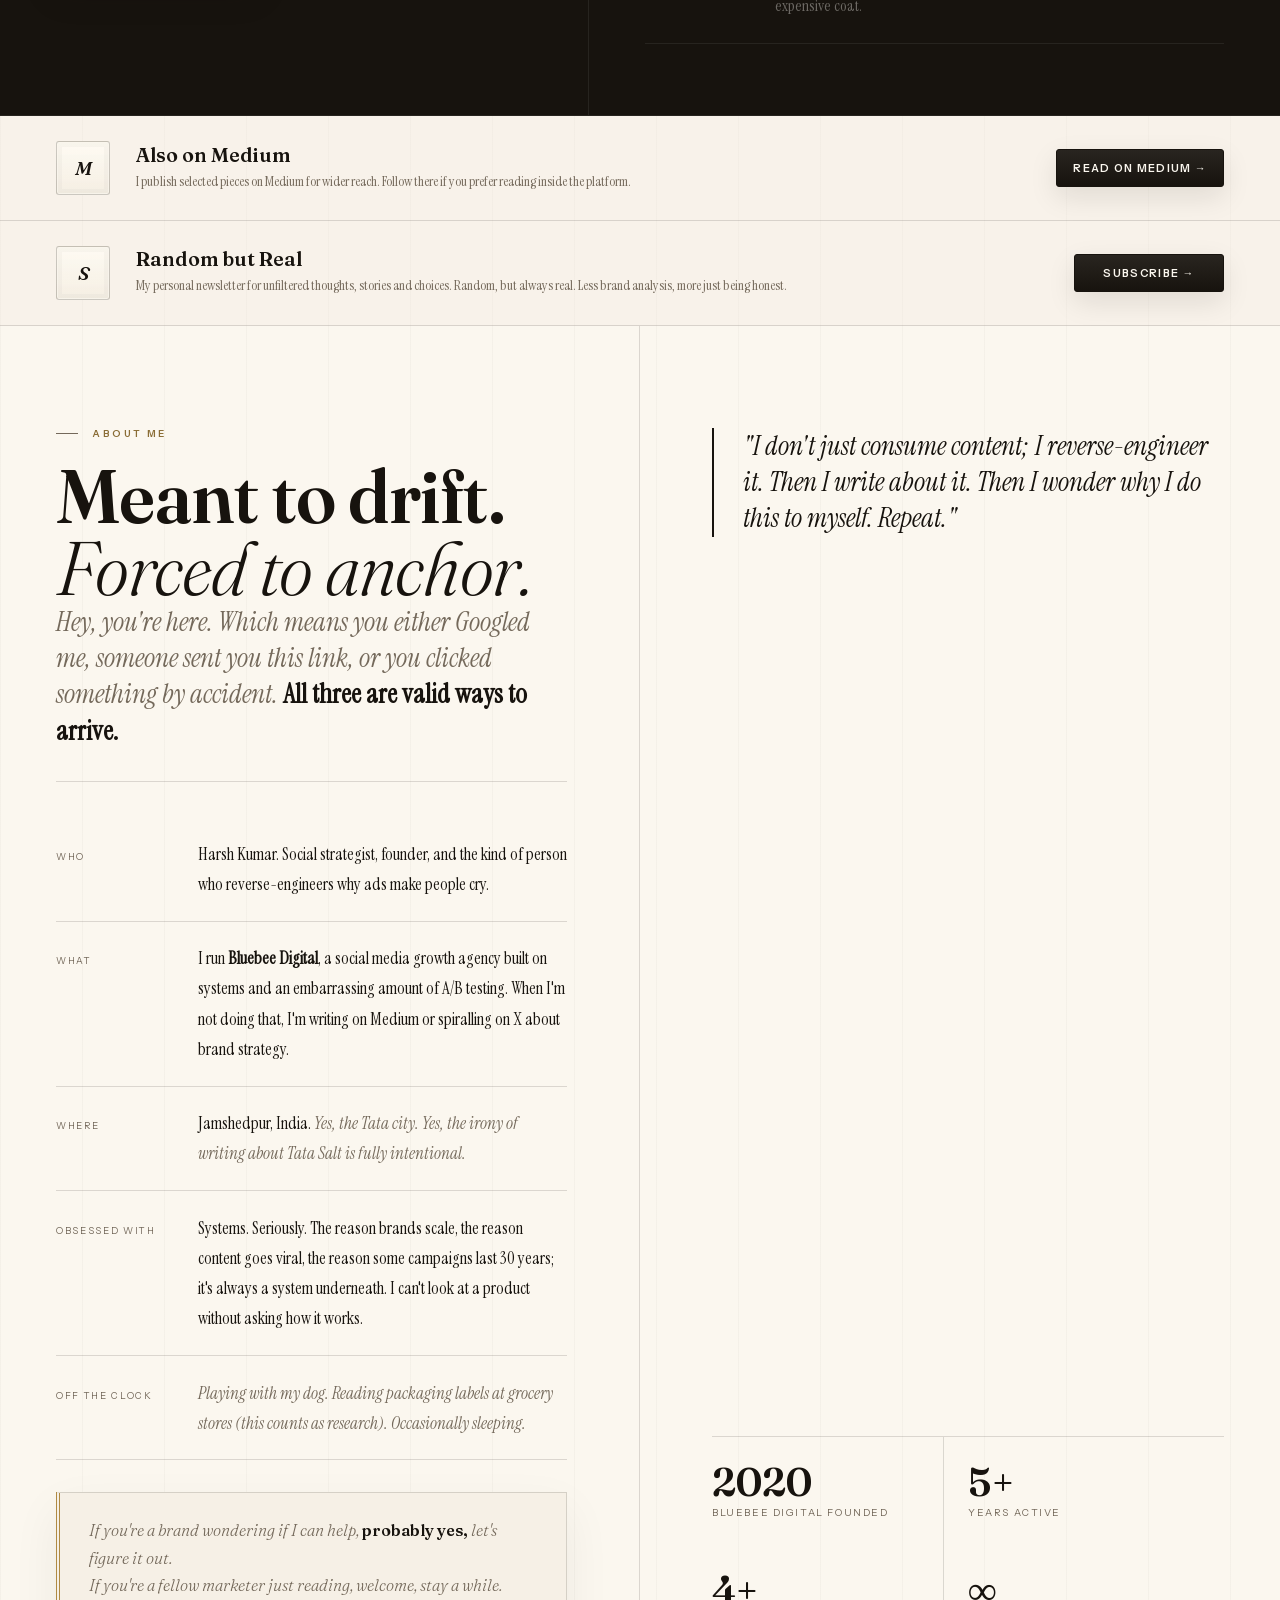
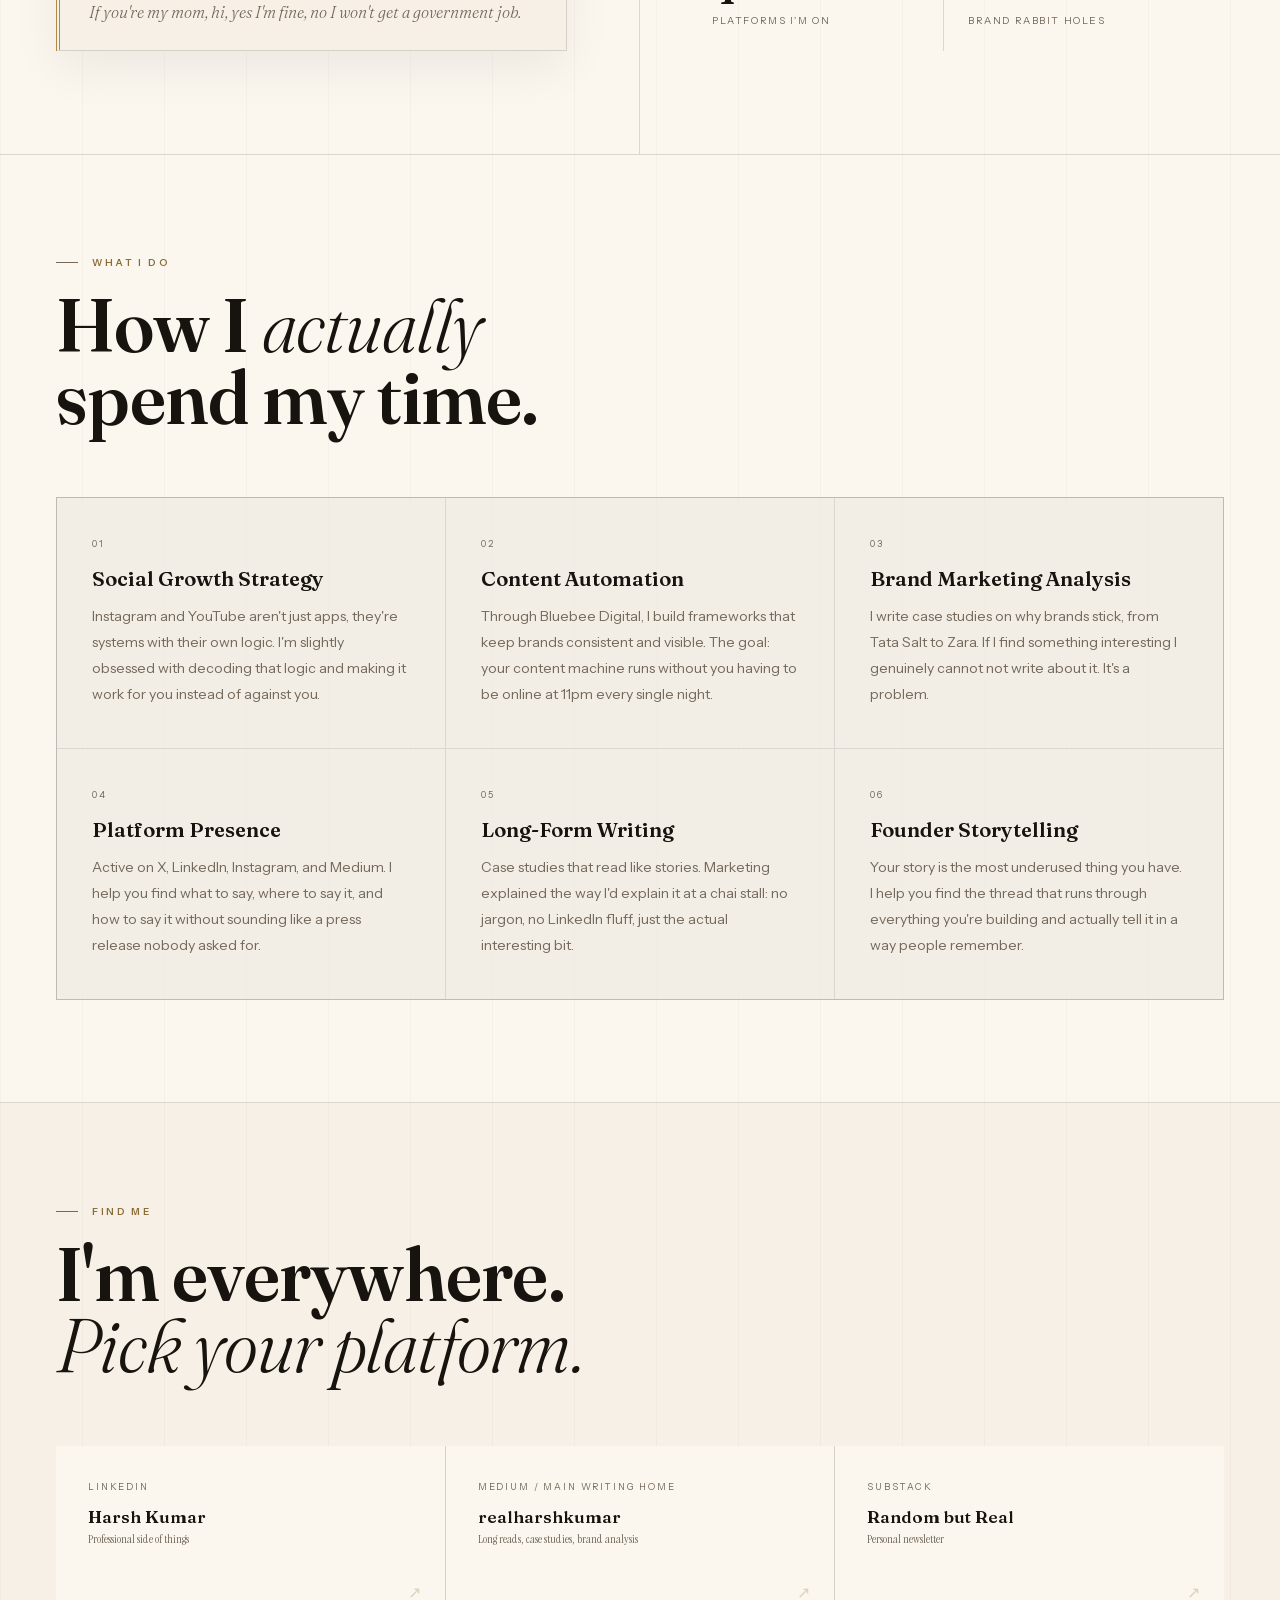
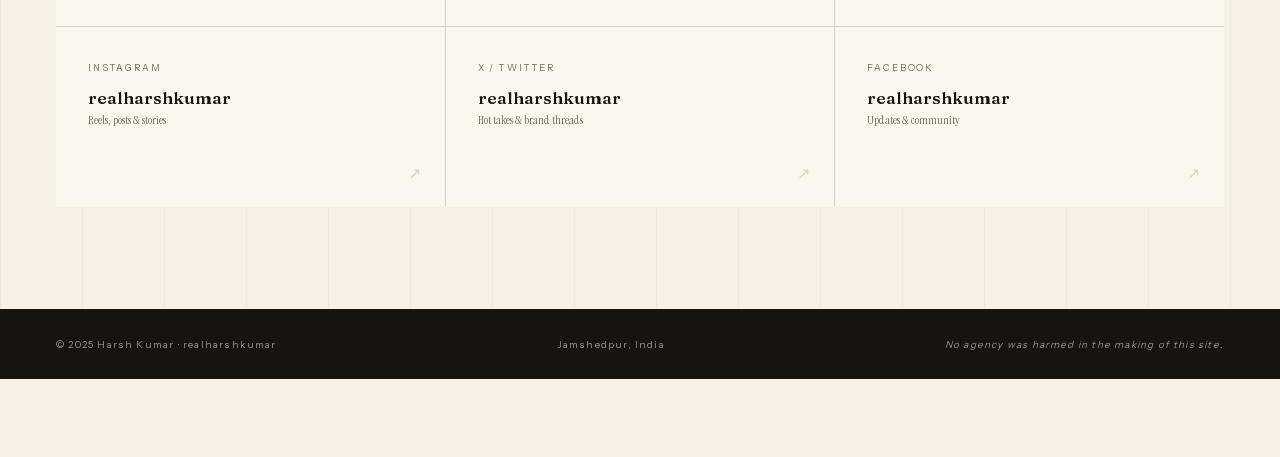
==== commit c6245778: "Restore performant hero motion" ====
--- a/index.html
+++ b/index.html
@@ -1,5 +1,5 @@
 <!DOCTYPE html>
-<html lang="en">
+<html lang="en" class="motion-safe">
 <head>
   <meta charset="UTF-8"/>
   <meta name="viewport" content="width=device-width, initial-scale=1.0"/>
@@ -526,6 +526,17 @@
     .hero-side-text{
       opacity:1;
       animation:none;
+    }
+    @keyframes liftSettle{from{transform:translate3d(0,16px,0)}to{transform:translate3d(0,0,0)}}
+    @keyframes photoSettle{from{transform:scale(1.018) translate3d(10px,0,0)}to{transform:scale(1) translate3d(0,0,0)}}
+    @media (prefers-reduced-motion:no-preference){
+      .motion-safe .hero-kicker{animation:liftSettle 0.72s 0.04s cubic-bezier(0.2,0.8,0.2,1) both;}
+      .motion-safe .hero-h1{animation:liftSettle 0.82s 0.08s cubic-bezier(0.2,0.8,0.2,1) both;}
+      .motion-safe .hero-intro{animation:liftSettle 0.78s 0.16s cubic-bezier(0.2,0.8,0.2,1) both;}
+      .motion-safe .hero-sub{animation:liftSettle 0.76s 0.22s cubic-bezier(0.2,0.8,0.2,1) both;}
+      .motion-safe .hero-actions{animation:liftSettle 0.74s 0.28s cubic-bezier(0.2,0.8,0.2,1) both;}
+      .motion-safe .hero-img{animation:photoSettle 1.25s 0.04s cubic-bezier(0.2,0.8,0.2,1) both;}
+      .motion-safe .hero-side-text{animation:liftSettle 0.8s 0.42s cubic-bezier(0.2,0.8,0.2,1) both;}
     }
     .r{opacity:0;transform:translateY(26px);transition:opacity 0.75s ease,transform 0.75s ease;}
     .r.on{opacity:1;transform:none;}
@@ -573,7 +584,7 @@
       .nav-links a{font-size:0.65rem;}
       
       .hero{grid-template-columns:1fr;min-height:auto;}
-      .hero-left{padding:5rem 1.4rem 2.5rem;border-right:none;width:100%;margin-top:0;}
+      .hero-left{padding:3rem 1.25rem 1.9rem;border-right:none;width:100%;margin-top:0;}
       .hero-right{height:65vw;width:100%;}
       .hero-img{
         background-image:url('/assets/hero-photo-mobile.jpg');
@@ -582,7 +593,12 @@
           url('/assets/hero-photo-mobile.jpg') type('image/jpeg')
         );
       }
-      .hero-h1{font-size:clamp(2.8rem,11vw,4rem);}
+      .hero-kicker{margin-bottom:1.35rem;font-size:0.6rem;line-height:1.45;letter-spacing:0.17em;}
+      .hero-h1{font-size:3.75rem;line-height:0.88;letter-spacing:0;}
+      .hero-h1 .ital{display:inline-block;font-size:0.84em;white-space:nowrap;}
+      .hero-intro{margin-top:1.75rem;font-size:1.02rem;line-height:1.55;}
+      .hero-sub{margin-top:0.8rem;font-size:0.86rem;line-height:1.72;}
+      .hero-actions{margin-top:1.35rem;align-items:flex-start;flex-direction:column;}
       .marquee-piece{font-size:0.78rem;padding:0 1.5rem;}
       .medium-top{grid-template-columns:1fr;}
       .medium-left{padding:4rem 1.4rem 3rem;}
@@ -611,7 +627,7 @@
       footer{flex-direction:column;gap:0.4rem;text-align:center;padding:1.4rem;}
     }
   </style>
-  <link rel="stylesheet" href="/editorial.css?v=43">
+  <link rel="stylesheet" href="/editorial.css?v=44">
 </head>
 <body>
 
--- a/editorial.css
+++ b/editorial.css
@@ -1206,7 +1206,7 @@
   }
   .hero{
     grid-template-columns:1fr !important;
-    padding-top:3.8rem;
+    padding-top:2.6rem;
   }
   .hero-left::before{display:none;}
   .hero-right{
@@ -1309,11 +1309,38 @@
   nav.dark-bg .nav-menu.active a:hover{
     color:var(--ink) !important;
   }
-  .hero-left{padding:4.6rem 1.4rem 2.2rem !important;}
-  .hero-h1{font-size:clamp(3.35rem,16vw,5.2rem) !important;}
-  .hero-intro{font-size:1.08rem !important;}
-  .hero-sub{font-size:0.88rem !important;}
-  .hero-actions{align-items:flex-start;flex-direction:column;}
+  .hero-left{padding:3rem 1.25rem 1.9rem !important;}
+  .hero-kicker{
+    margin-bottom:1.35rem !important;
+    font-size:0.6rem !important;
+    line-height:1.45 !important;
+    letter-spacing:0.17em !important;
+  }
+  .hero-h1{
+    font-size:3.75rem !important;
+    line-height:0.88 !important;
+    letter-spacing:0 !important;
+  }
+  .hero-h1 .ital{
+    display:inline-block;
+    font-size:0.84em;
+    white-space:nowrap;
+  }
+  .hero-intro{
+    margin-top:1.75rem !important;
+    font-size:1.02rem !important;
+    line-height:1.55 !important;
+  }
+  .hero-sub{
+    margin-top:0.8rem !important;
+    font-size:0.86rem !important;
+    line-height:1.72 !important;
+  }
+  .hero-actions{
+    margin-top:1.35rem !important;
+    align-items:flex-start;
+    flex-direction:column;
+  }
   .btn-dark,
   .btn-line{
     width:100%;
@@ -1608,3 +1635,11 @@
     letter-spacing:0.15em;
   }
 }
+
+@media(max-width:380px){
+  .hero{padding-top:2.4rem !important;}
+  .hero-left{padding:2.75rem 1.05rem 1.75rem !important;}
+  .hero-h1{font-size:3.2rem !important;}
+  .hero-h1 .ital{font-size:0.82em;}
+  .hero-intro{font-size:0.98rem !important;}
+}
